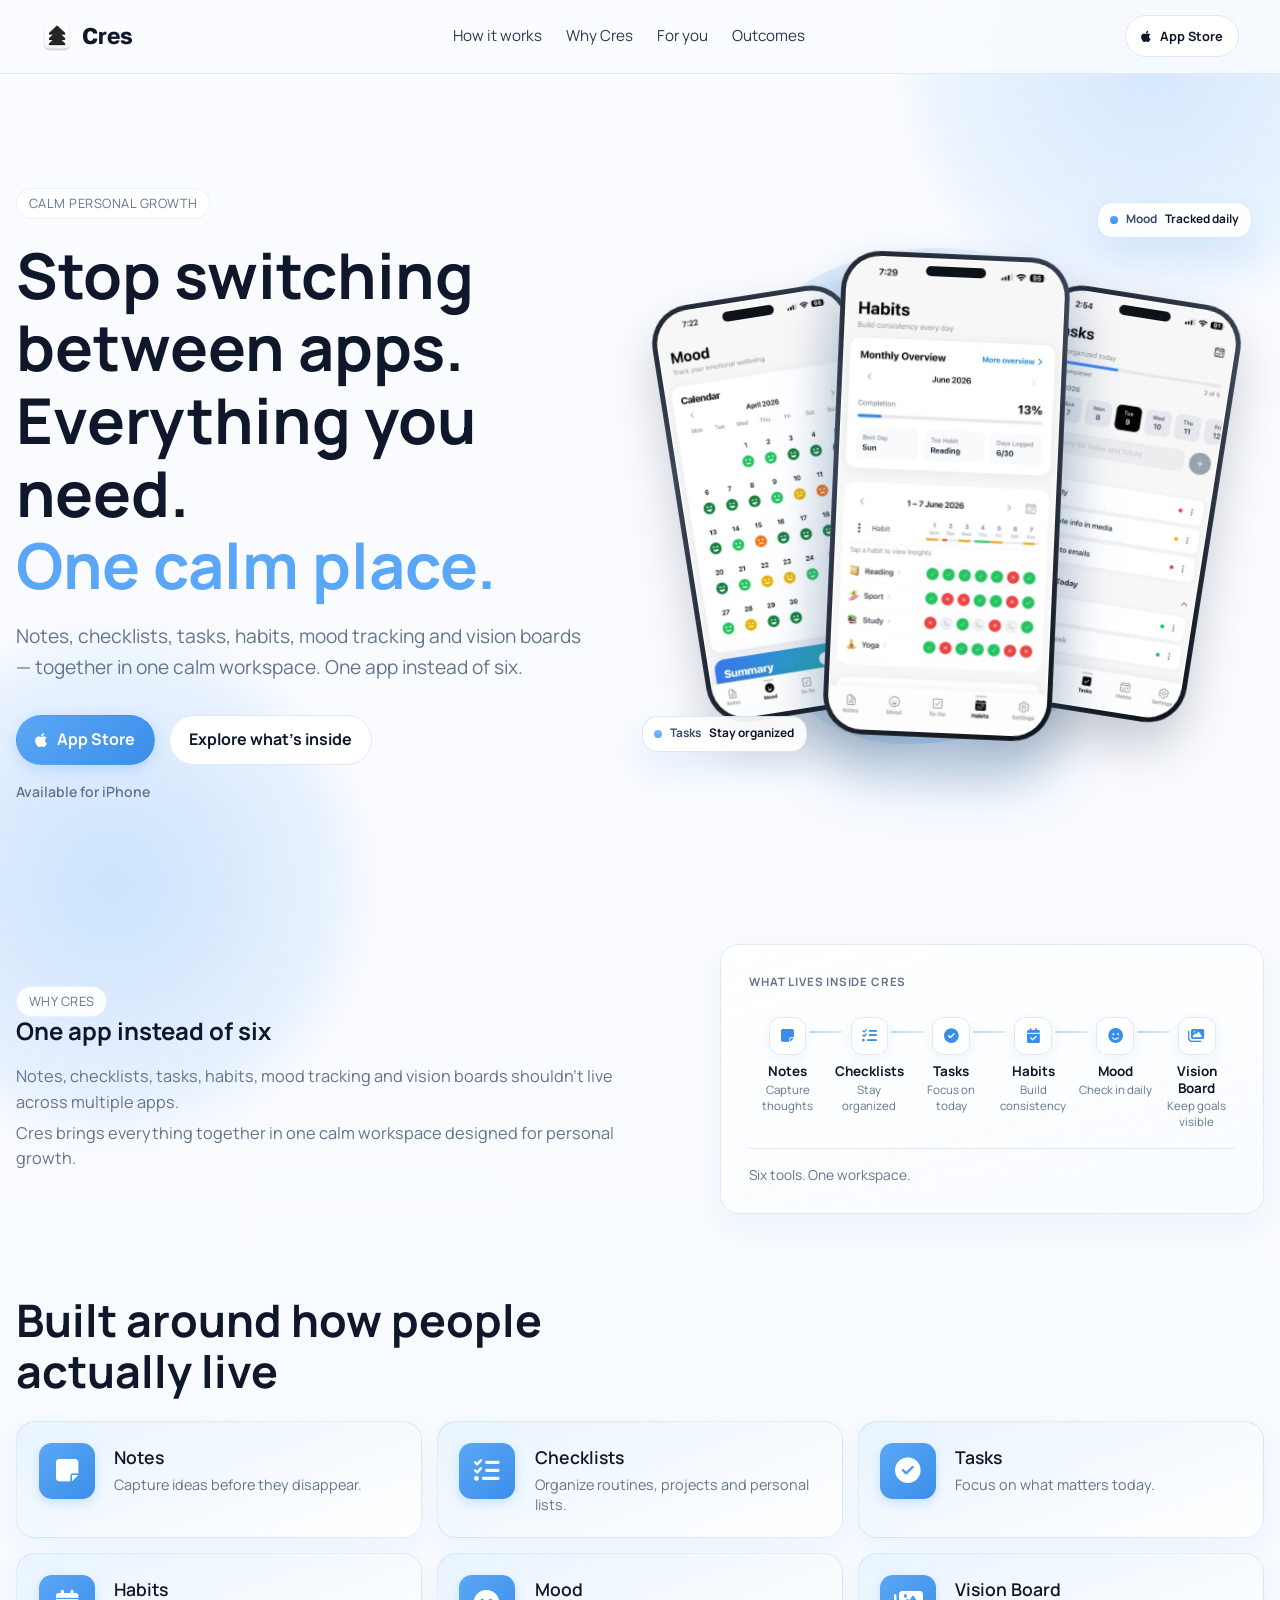
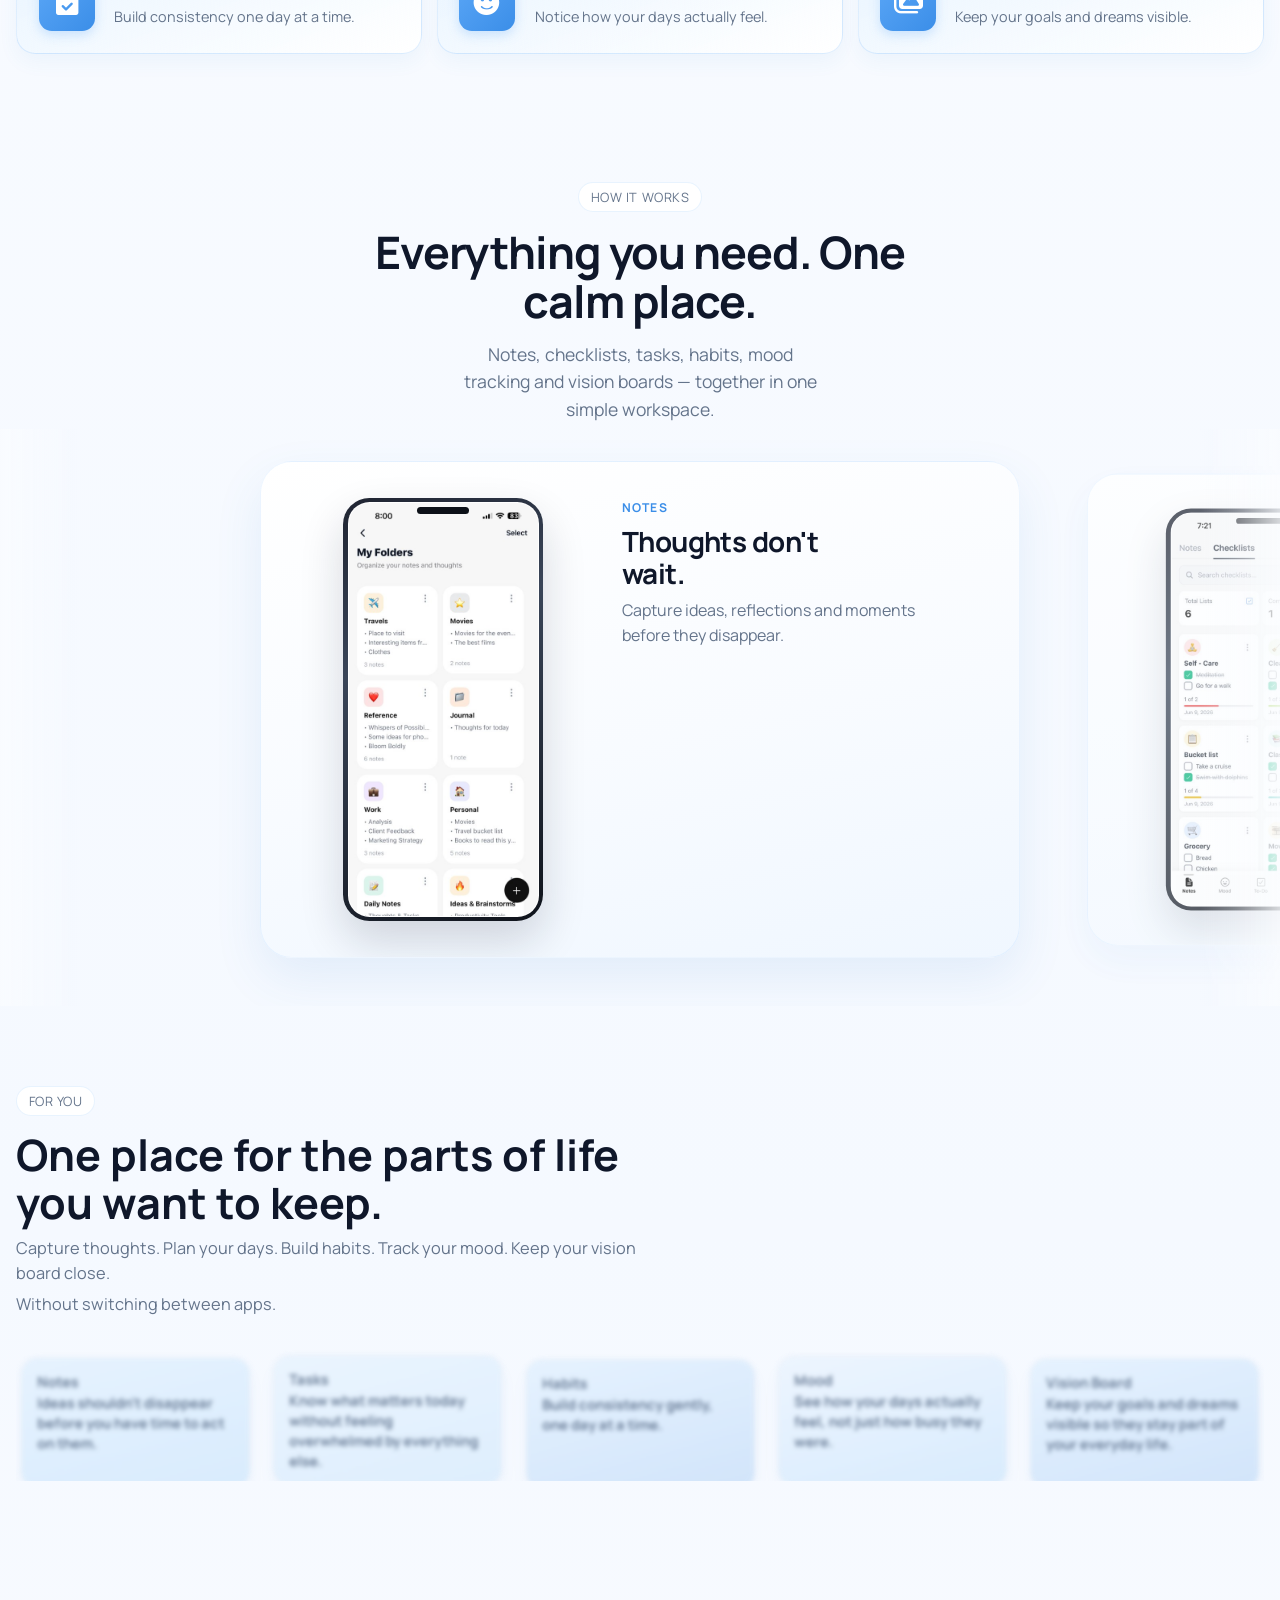
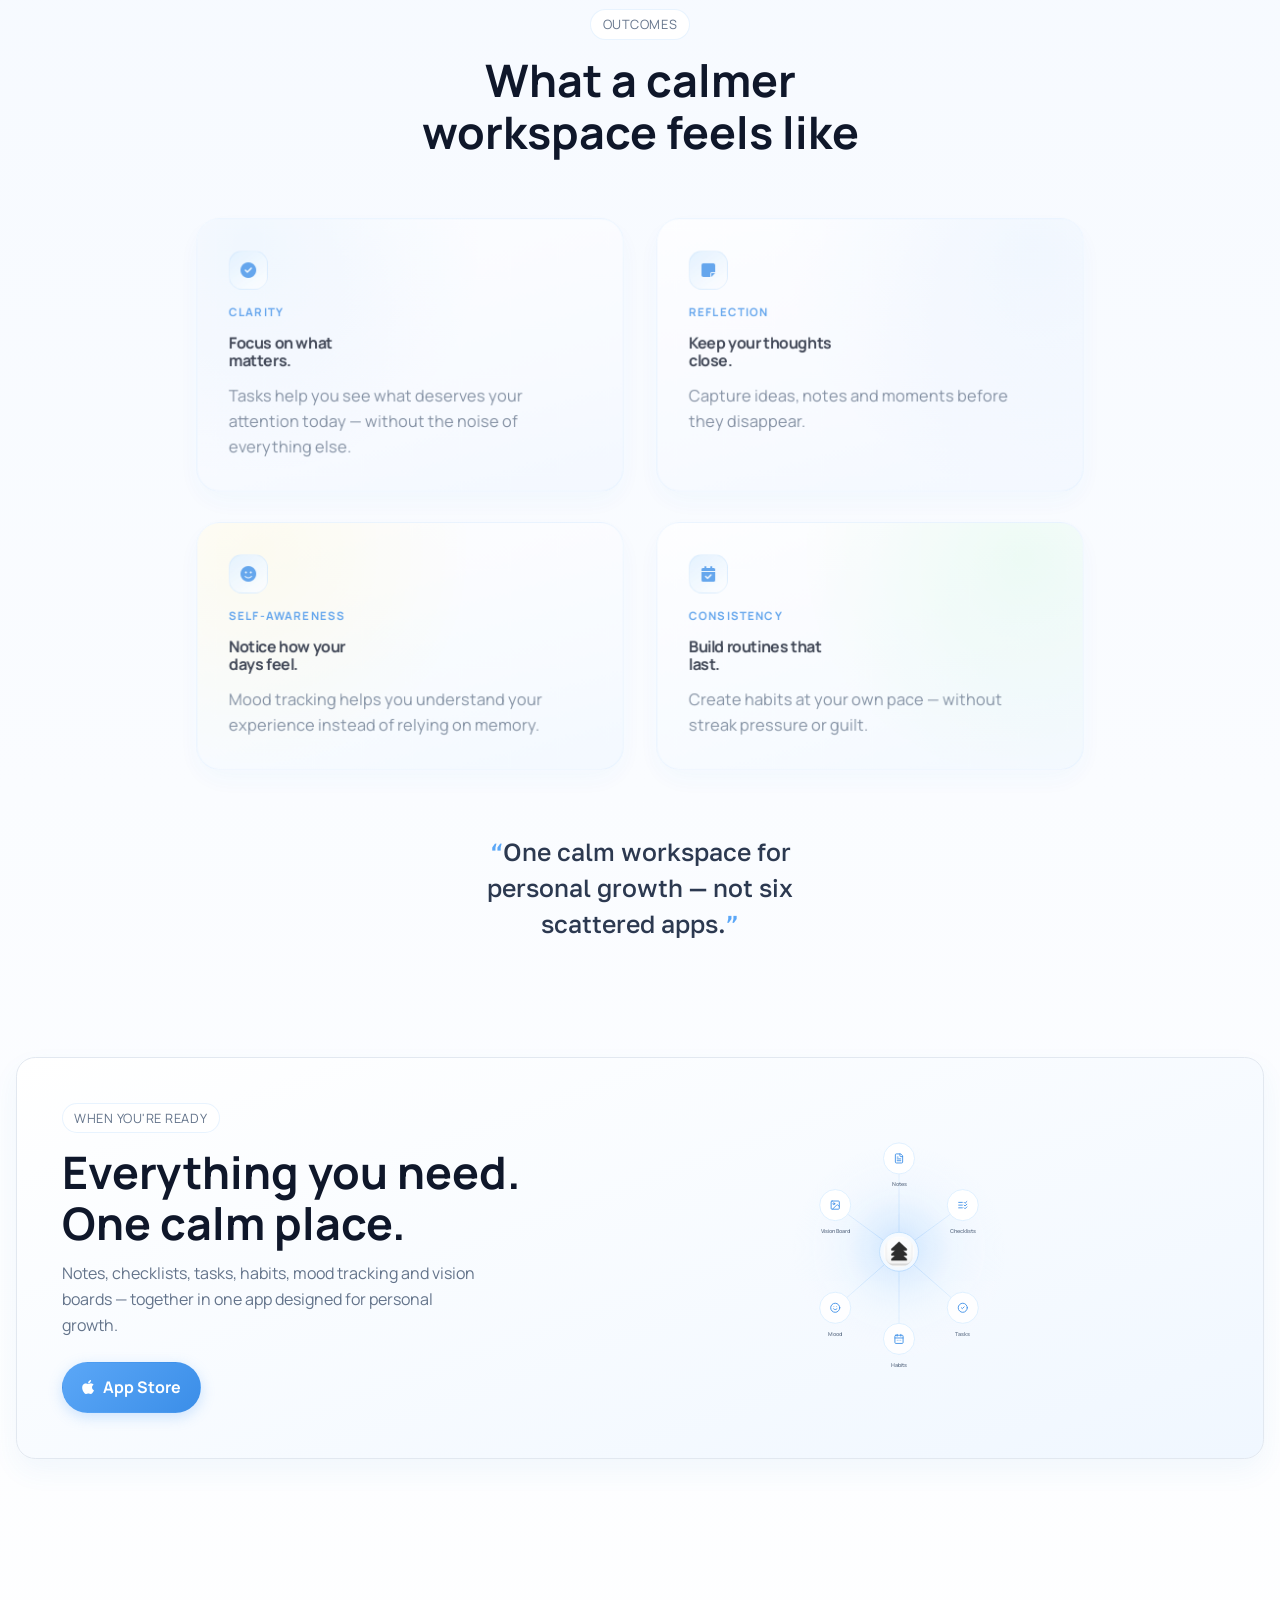
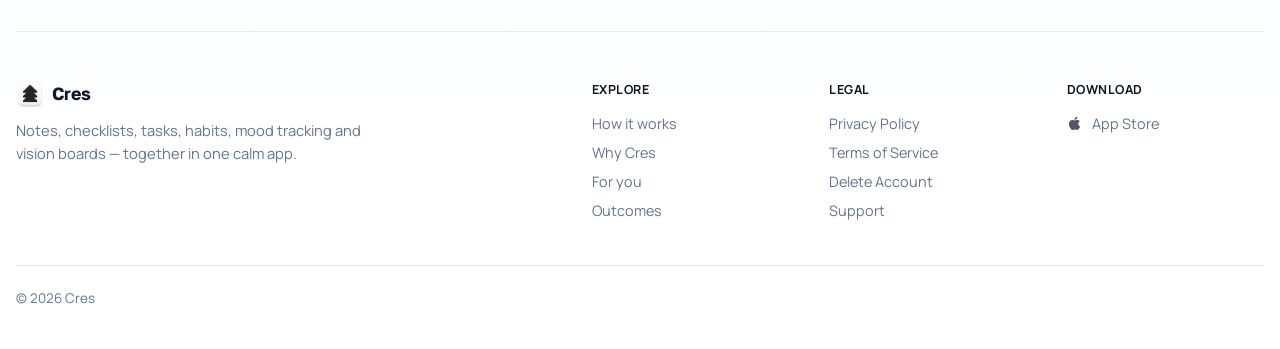
==== index.html @ 5104fce6 "Add files via upload" ====
<!doctype html>
<html lang="en">
  <head>
    <meta charset="UTF-8" />
    <meta name="viewport" content="width=device-width, initial-scale=1.0" />
    <meta
      name="description"
      content="Cres combines notes, checklists, tasks, habits, mood tracking and vision boards in one calm app. Stop switching between apps — everything you need in one place."
    />
    <meta name="theme-color" content="#5BA7F7" />
    <meta property="og:type" content="website" />
    <meta property="og:title" content="Cres — One Calm Place for Personal Growth" />
    <meta
      property="og:description"
      content="Stop switching between apps. Notes, checklists, tasks, habits, mood tracking and vision boards — together in one calm app."
    />
    <meta property="og:image" content="assets/logo.png" />
    <meta name="twitter:card" content="summary_large_image" />
    <meta name="twitter:title" content="Cres — One Calm Place for Personal Growth" />
    <meta
      name="twitter:description"
      content="Stop switching between apps. Notes, checklists, tasks, habits, mood tracking and vision boards — in one calm app."
    />
    <meta name="twitter:image" content="assets/logo.png" />
    <title>Cres — One Calm Place for Personal Growth</title>
    <link rel="icon" type="image/svg+xml" href="favicon.svg" />
    <link rel="preconnect" href="https://fonts.googleapis.com" />
    <link rel="preconnect" href="https://fonts.gstatic.com" crossorigin />
    <link
      href="https://fonts.googleapis.com/css2?family=Manrope:wght@400;500;700;800&family=Golos+Text:wght@500;700&display=swap"
      rel="stylesheet"
    />
    <link rel="stylesheet" href="https://cdnjs.cloudflare.com/ajax/libs/font-awesome/6.4.0/css/all.min.css" />
    <link rel="stylesheet" href="styles.css" />
  </head>
  <body>
    <div class="bg-glow glow-a" aria-hidden="true"></div>
    <div class="bg-glow glow-b" aria-hidden="true"></div>

    <header class="site-header">
      <a href="#top" class="logo">
        <img src="assets/logo.png" alt="" class="logo-mark" width="32" height="32" />
        Cres
      </a>
      <nav class="main-nav" aria-label="Main navigation">
        <a href="#features">How it works</a>
        <a href="#beyond">Why Cres</a>
        <a href="#audience">For you</a>
        <a href="#value">Outcomes</a>
      </nav>
      <div class="store-links" aria-label="Download links">
        <a href="#" data-store="appstore" class="button button-ghost store-button">
          <i class="fa-brands fa-apple" aria-hidden="true"></i>
          App Store
        </a>
      </div>
      <button
        type="button"
        class="menu-toggle"
        aria-expanded="false"
        aria-controls="mobile-nav"
        aria-label="Open menu"
      >
        <span class="menu-toggle-bar" aria-hidden="true"></span>
        <span class="menu-toggle-bar" aria-hidden="true"></span>
        <span class="menu-toggle-bar" aria-hidden="true"></span>
      </button>
    </header>

    <div class="mobile-nav-backdrop" aria-hidden="true"></div>
    <nav id="mobile-nav" class="mobile-nav" aria-label="Mobile navigation" aria-hidden="true">
      <a href="#features">How it works</a>
      <a href="#beyond">Why Cres</a>
      <a href="#audience">For you</a>
      <a href="#value">Outcomes</a>
      <a href="#cta">Download</a>
      <div class="mobile-nav-stores">
        <a href="#" data-store="appstore" class="mobile-store-link">
          <i class="fa-brands fa-apple" aria-hidden="true"></i>
          App Store
        </a>
      </div>
    </nav>

    <main id="top">
      <section class="hero reveal">
        <div class="hero-content">
          <p class="eyebrow">Calm personal growth</p>
          <h1>
            Stop switching between apps.
            <span class="hero-line-two">Everything you need. <span class="hero-accent">One calm place.</span></span>
          </h1>
          <p class="hero-copy">
            Notes, checklists, tasks, habits, mood tracking and vision boards —
            together in one calm workspace. One app instead of six.
          </p>
          <div class="hero-actions">
            <a href="#" data-store="appstore" class="button">
              <i class="fa-brands fa-apple" aria-hidden="true"></i>
              App Store
            </a>
            <a href="#features" class="button button-ghost">Explore what's inside</a>
          </div>
          <p class="hero-platform-line">Available for iPhone</p>
        </div>
        <figure class="hero-visual" aria-label="Cres app — Mood, Habits and Tasks">
          <div class="hero-aura" aria-hidden="true"></div>
          <div class="hero-chip chip-top" aria-hidden="true">
            <span class="chip-dot"></span>
            Mood
            <strong>Tracked daily</strong>
          </div>
          <div class="hero-chip chip-bottom" aria-hidden="true">
            <span class="chip-dot chip-dot-soft"></span>
            Tasks
            <strong>Stay organized</strong>
          </div>
          <div class="hero-phones" aria-hidden="true">
            <div class="phone-mockup phone-mockup-left">
              <div class="phone-notch"></div>
              <div class="phone-screen">
                <img
                  src="assets/app-mood-screen.png"
                  alt="Cres Mood — calendar and emotional wellbeing"
                  class="phone-screen-img phone-crop-mood"
                  width="472"
                  height="1024"
                  loading="lazy"
                />
              </div>
            </div>
            <div class="phone-mockup phone-mockup-center" role="img" aria-label="Cres Habits — build consistency every day">
              <div class="phone-notch"></div>
              <div class="phone-screen">
                <img
                  src="assets/app-habits-screen.png"
                  alt="Cres Habits — weekly progress and consistency"
                  class="phone-screen-img phone-crop-habits"
                  width="472"
                  height="1024"
                  loading="eager"
                  fetchpriority="high"
                />
              </div>
            </div>
            <div class="phone-mockup phone-mockup-right">
              <div class="phone-notch"></div>
              <div class="phone-screen">
                <img
                  src="assets/app-tasks-screen.png"
                  alt="Cres Tasks — daily organization and focus"
                  class="phone-screen-img phone-crop-tasks"
                  width="490"
                  height="1024"
                  loading="lazy"
                />
              </div>
            </div>
          </div>
        </figure>
      </section>

      <section id="beyond" class="section reveal">
        <div class="beyond-layout">
          <div>
            <p class="eyebrow">Why Cres</p>
            <h2>One app instead of six</h2>
            <p class="audience-lead">
              Notes, checklists, tasks, habits, mood tracking and vision boards
              shouldn't live across multiple apps.
            </p>
            <p class="audience-lead">
              Cres brings everything together in one calm workspace designed for
              personal growth.
            </p>
          </div>
          <div class="beyond-flow-card" aria-label="Essential tools in one workspace">
            <p class="beyond-flow-label">What lives inside Cres</p>
            <ol class="beyond-flow-track">
              <li class="flow-node">
                <span class="flow-node-icon" aria-hidden="true"><i class="fas fa-note-sticky"></i></span>
                <span class="flow-node-text">
                  <span class="flow-node-label">Notes</span>
                  <span class="flow-node-hint">Capture thoughts</span>
                </span>
              </li>
              <li class="flow-node">
                <span class="flow-node-icon" aria-hidden="true"><i class="fas fa-list-check"></i></span>
                <span class="flow-node-text">
                  <span class="flow-node-label">Checklists</span>
                  <span class="flow-node-hint">Stay organized</span>
                </span>
              </li>
              <li class="flow-node">
                <span class="flow-node-icon" aria-hidden="true"><i class="fas fa-circle-check"></i></span>
                <span class="flow-node-text">
                  <span class="flow-node-label">Tasks</span>
                  <span class="flow-node-hint">Focus on today</span>
                </span>
              </li>
              <li class="flow-node">
                <span class="flow-node-icon" aria-hidden="true"><i class="fas fa-calendar-check"></i></span>
                <span class="flow-node-text">
                  <span class="flow-node-label">Habits</span>
                  <span class="flow-node-hint">Build consistency</span>
                </span>
              </li>
              <li class="flow-node">
                <span class="flow-node-icon" aria-hidden="true"><i class="fas fa-face-smile"></i></span>
                <span class="flow-node-text">
                  <span class="flow-node-label">Mood</span>
                  <span class="flow-node-hint">Check in daily</span>
                </span>
              </li>
              <li class="flow-node">
                <span class="flow-node-icon" aria-hidden="true"><i class="fas fa-images"></i></span>
                <span class="flow-node-text">
                  <span class="flow-node-label">Vision Board</span>
                  <span class="flow-node-hint">Keep goals visible</span>
                </span>
              </li>
            </ol>
            <p class="beyond-flow-caption">Six tools. One workspace.</p>
          </div>
        </div>
      </section>

      <section class="section reveal principles-grid">
        <div class="section-heading principles-heading">
          <h2>Built around how people actually live</h2>
        </div>
        <div class="principles-wrapper">
          <article class="principle-card">
            <div class="principle-icon">
              <i class="fas fa-note-sticky"></i>
            </div>
            <div class="principle-content">
              <strong>Notes</strong>
              <span>Capture ideas before they disappear.</span>
            </div>
          </article>
          <article class="principle-card">
            <div class="principle-icon">
              <i class="fas fa-list-check"></i>
            </div>
            <div class="principle-content">
              <strong>Checklists</strong>
              <span>Organize routines, projects and personal lists.</span>
            </div>
          </article>
          <article class="principle-card">
            <div class="principle-icon">
              <i class="fas fa-circle-check"></i>
            </div>
            <div class="principle-content">
              <strong>Tasks</strong>
              <span>Focus on what matters today.</span>
            </div>
          </article>
          <article class="principle-card">
            <div class="principle-icon">
              <i class="fas fa-calendar-check"></i>
            </div>
            <div class="principle-content">
              <strong>Habits</strong>
              <span>Build consistency one day at a time.</span>
            </div>
          </article>
          <article class="principle-card">
            <div class="principle-icon">
              <i class="fas fa-face-smile"></i>
            </div>
            <div class="principle-content">
              <strong>Mood</strong>
              <span>Notice how your days actually feel.</span>
            </div>
          </article>
          <article class="principle-card">
            <div class="principle-icon">
              <i class="fas fa-images"></i>
            </div>
            <div class="principle-content">
              <strong>Vision Board</strong>
              <span>Keep your goals and dreams visible.</span>
            </div>
          </article>
        </div>
      </section>

      <section id="features" class="section reveal">
        <div class="section-heading features-heading">
          <p class="eyebrow">How it works</p>
          <h2 class="features-title">Everything you need. One calm place.</h2>
          <p class="features-lead">
            Notes, checklists, tasks, habits, mood tracking and vision boards — together in one simple workspace.
          </p>
        </div>

        <div class="story-carousel-wrap">
          <div
            class="story-carousel"
            role="region"
            aria-label="What you can do with Cres — scroll to explore"
            tabindex="0"
          >
            <article class="story-slide">
              <div class="story-slide-visual">
                <div class="features-phone features-phone--story">
                  <div class="features-phone-bezel">
                    <div class="features-phone-notch" aria-hidden="true"></div>
                    <div class="features-phone-screen">
                      <img
                        src="assets/app-notes-screen.png"
                        alt="Cres Notes — folders for thoughts and reflections"
                        width="472"
                        height="1024"
                        loading="lazy"
                      />
                    </div>
                  </div>
                </div>
              </div>
              <div class="story-slide-copy">
                <p class="story-slide-label">Notes</p>
                <h3>Thoughts don't wait.</h3>
                <p>Capture ideas, reflections and moments before they disappear.</p>
              </div>
            </article>

            <article class="story-slide">
              <div class="story-slide-visual">
                <div class="features-phone features-phone--story">
                  <div class="features-phone-bezel">
                    <div class="features-phone-notch" aria-hidden="true"></div>
                    <div class="features-phone-screen">
                      <img
                        src="assets/app-checklists-screen.png"
                        alt="Cres Checklists — organized lists for everyday life"
                        width="472"
                        height="1024"
                        loading="lazy"
                      />
                    </div>
                  </div>
                </div>
              </div>
              <div class="story-slide-copy">
                <p class="story-slide-label">Checklists</p>
                <h3>Turn plans into action.</h3>
                <p>From grocery lists to travel packing, keep everything organized in one place.</p>
              </div>
            </article>

            <article class="story-slide">
              <div class="story-slide-visual">
                <div class="features-phone features-phone--story">
                  <div class="features-phone-bezel">
                    <div class="features-phone-notch" aria-hidden="true"></div>
                    <div class="features-phone-screen">
                      <img
                        src="assets/app-tasks-screen.png"
                        alt="Cres Tasks — clarity over clutter"
                        width="490"
                        height="1024"
                        loading="lazy"
                      />
                    </div>
                  </div>
                </div>
              </div>
              <div class="story-slide-copy">
                <p class="story-slide-label">Tasks</p>
                <h3>Clarity over clutter.</h3>
                <p>Focus on what matters today without feeling buried under everything else.</p>
              </div>
            </article>

            <article class="story-slide">
              <div class="story-slide-visual">
                <div class="features-phone features-phone--story">
                  <div class="features-phone-bezel">
                    <div class="features-phone-notch" aria-hidden="true"></div>
                    <div class="features-phone-screen">
                      <img
                        src="assets/app-habits-screen.png"
                        alt="Cres Habits — weekly rhythm and consistency"
                        width="472"
                        height="1024"
                        loading="lazy"
                      />
                    </div>
                  </div>
                </div>
              </div>
              <div class="story-slide-copy">
                <p class="story-slide-label">Habits</p>
                <h3>See what you return to.</h3>
                <p>Notice the quiet rhythms of your days without turning life into a scoreboard.</p>
              </div>
            </article>

            <article class="story-slide">
              <div class="story-slide-visual">
                <div class="features-phone features-phone--story">
                  <div class="features-phone-bezel">
                    <div class="features-phone-notch" aria-hidden="true"></div>
                    <div class="features-phone-screen">
                      <img
                        src="assets/app-mood-screen.png"
                        alt="Cres Mood — emotional calendar and daily check-ins"
                        class="story-shot-mood"
                        width="472"
                        height="1024"
                        loading="lazy"
                      />
                    </div>
                  </div>
                </div>
              </div>
              <div class="story-slide-copy">
                <p class="story-slide-label">Mood</p>
                <h3>Feelings have a shape.</h3>
                <p>Understand how your days actually feel, not just how busy they were.</p>
              </div>
            </article>

            <article class="story-slide">
              <div class="story-slide-visual">
                <div class="features-phone features-phone--story">
                  <div class="features-phone-bezel">
                    <div class="features-phone-notch" aria-hidden="true"></div>
                    <div class="features-phone-screen">
                      <img
                        src="assets/app-vision-board-screen.png"
                        alt="Cres Vision Board — goals and inspirations"
                        width="472"
                        height="1024"
                        loading="lazy"
                      />
                    </div>
                  </div>
                </div>
              </div>
              <div class="story-slide-copy">
                <p class="story-slide-label">Vision Board</p>
                <h3>Keep your future visible.</h3>
                <p>Collect goals, inspiration, places, experiences and dreams in one visual space you'll actually revisit.</p>
              </div>
            </article>

            <article class="story-slide">
              <div class="story-slide-visual">
                <div class="features-phone features-phone--story">
                  <div class="features-phone-bezel">
                    <div class="features-phone-notch" aria-hidden="true"></div>
                    <div class="features-phone-screen">
                      <img
                        src="assets/app-habit-analytics-screen.png"
                        alt="Cres Habit Analytics — streaks, heatmaps and progress"
                        width="472"
                        height="1024"
                        loading="lazy"
                      />
                    </div>
                  </div>
                </div>
              </div>
              <div class="story-slide-copy">
                <p class="story-slide-label">Habit Analytics</p>
                <h3>See your consistency.</h3>
                <p>Review streaks, heatmaps and progress for each habit — clearly and at your own pace.</p>
              </div>
            </article>

            <article class="story-slide">
              <div class="story-slide-visual">
                <div class="features-phone features-phone--story">
                  <div class="features-phone-bezel">
                    <div class="features-phone-notch" aria-hidden="true"></div>
                    <div class="features-phone-screen">
                      <img
                        src="assets/app-mood-analytics-screen.png"
                        alt="Cres Mood Analytics — mood counter and mood over time"
                        width="472"
                        height="1024"
                        loading="lazy"
                      />
                    </div>
                  </div>
                </div>
              </div>
              <div class="story-slide-copy">
                <p class="story-slide-label">Mood Analytics</p>
                <h3>Your mood over time.</h3>
                <p>Browse summaries, counters and trends from the moods you've logged — week by week.</p>
              </div>
            </article>

            <article class="story-slide">
              <div class="story-slide-visual">
                <div class="features-phone features-phone--story">
                  <div class="features-phone-bezel">
                    <div class="features-phone-notch" aria-hidden="true"></div>
                    <div class="features-phone-screen">
                      <img
                        src="assets/app-privacy-screen.png"
                        alt="Cres Privacy — App Locked with biometrics and PIN"
                        class="story-shot-privacy"
                        width="472"
                        height="1024"
                        loading="lazy"
                      />
                    </div>
                  </div>
                </div>
              </div>
              <div class="story-slide-copy">
                <p class="story-slide-label">Privacy</p>
                <h3>Your space stays yours.</h3>
                <p>Protect personal thoughts with PIN lock and biometric authentication.</p>
              </div>
            </article>

            <article class="story-slide story-slide--connected">
              <div class="story-slide-visual">
                <div class="story-connected-visual" aria-hidden="true">
                  <div class="story-connected-phones">
                    <div class="story-connected-phone">
                      <div class="story-connected-bezel">
                        <div class="story-connected-notch" aria-hidden="true"></div>
                        <div class="story-connected-screen">
                          <img src="assets/app-notes-screen.png" alt="" width="472" height="1024" loading="lazy" />
                        </div>
                      </div>
                    </div>
                    <div class="story-connected-phone">
                      <div class="story-connected-bezel">
                        <div class="story-connected-notch" aria-hidden="true"></div>
                        <div class="story-connected-screen">
                          <img src="assets/app-checklists-screen.png" alt="" width="472" height="1024" loading="lazy" />
                        </div>
                      </div>
                    </div>
                    <div class="story-connected-phone">
                      <div class="story-connected-bezel">
                        <div class="story-connected-notch" aria-hidden="true"></div>
                        <div class="story-connected-screen">
                          <img src="assets/app-tasks-screen.png" alt="" width="490" height="1024" loading="lazy" />
                        </div>
                      </div>
                    </div>
                    <div class="story-connected-phone">
                      <div class="story-connected-bezel">
                        <div class="story-connected-notch" aria-hidden="true"></div>
                        <div class="story-connected-screen">
                          <img src="assets/app-habits-screen.png" alt="" width="472" height="1024" loading="lazy" />
                        </div>
                      </div>
                    </div>
                    <div class="story-connected-phone">
                      <div class="story-connected-bezel">
                        <div class="story-connected-notch" aria-hidden="true"></div>
                        <div class="story-connected-screen">
                          <img src="assets/app-mood-screen.png" alt="" width="472" height="1024" loading="lazy" />
                        </div>
                      </div>
                    </div>
                    <div class="story-connected-phone">
                      <div class="story-connected-bezel">
                        <div class="story-connected-notch" aria-hidden="true"></div>
                        <div class="story-connected-screen">
                          <img src="assets/app-vision-board-screen.png" alt="" width="472" height="1024" loading="lazy" />
                        </div>
                      </div>
                    </div>
                  </div>
                </div>
              </div>
              <div class="story-slide-copy">
                <p class="story-slide-label">All in one place</p>
                <h3>Everything you need. One calm app.</h3>
                <p>Notes, checklists, tasks, habits, mood tracking and vision boards — together in one place, so you can stop switching between multiple apps.</p>
              </div>
            </article>
          </div>
          <div class="story-carousel-fade story-carousel-fade--left" aria-hidden="true"></div>
          <div class="story-carousel-fade story-carousel-fade--right" aria-hidden="true"></div>
        </div>
      </section>

      <section id="audience" class="section reveal audience-section">
        <div class="audience-intro">
          <p class="eyebrow">For you</p>
          <h2>One place for the parts of life you want to keep.</h2>
          <p class="audience-lead">
            Capture thoughts. Plan your days. Build habits. Track your mood. Keep your vision board close.
          </p>
          <p class="audience-lead">
            Without switching between apps.
          </p>
        </div>
        <div class="audience-cards-wrap">
          <div class="audience-cards" aria-label="Everyday situations Cres supports">
            <article class="audience-card tone-a">
              Notes<br />
              Ideas shouldn't disappear before you have time to act on them.
            </article>
            <article class="audience-card tone-b">
              Tasks<br />
              Know what matters today without feeling overwhelmed by everything else.
            </article>
            <article class="audience-card tone-c">
              Habits<br />
              Build consistency gently, one day at a time.
            </article>
            <article class="audience-card tone-d">
              Mood<br />
              See how your days actually feel, not just how busy they were.
            </article>
            <article class="audience-card tone-e">
              Vision Board<br />
              Keep your goals and dreams visible so they stay part of your everyday life.
            </article>
          </div>
        </div>
      </section>

      <section id="value" class="section reveal">
        <div class="section-heading value-heading">
          <p class="eyebrow">Outcomes</p>
          <h2>What a calmer workspace feels like</h2>
        </div>
        <div class="value-grid">
          <article class="value-item value-item--clarity">
            <div class="value-icon" aria-hidden="true">
              <i class="fas fa-circle-check"></i>
            </div>
            <p class="value-label">Clarity</p>
            <h3 class="value-headline">Focus on what matters.</h3>
            <p class="value-desc">
              Tasks help you see what deserves your attention today — without the noise of everything else.
            </p>
          </article>
          <article class="value-item value-item--reflection">
            <div class="value-icon" aria-hidden="true">
              <i class="fas fa-note-sticky"></i>
            </div>
            <p class="value-label">Reflection</p>
            <h3 class="value-headline">Keep your thoughts close.</h3>
            <p class="value-desc">
              Capture ideas, notes and moments before they disappear.
            </p>
          </article>
          <article class="value-item value-item--awareness">
            <div class="value-icon" aria-hidden="true">
              <i class="fas fa-face-smile"></i>
            </div>
            <p class="value-label">Self-awareness</p>
            <h3 class="value-headline">Notice how your days feel.</h3>
            <p class="value-desc">
              Mood tracking helps you understand your experience instead of relying on memory.
            </p>
          </article>
          <article class="value-item value-item--consistency">
            <div class="value-icon" aria-hidden="true">
              <i class="fas fa-calendar-check"></i>
            </div>
            <p class="value-label">Consistency</p>
            <h3 class="value-headline">Build routines that last.</h3>
            <p class="value-desc">
              Create habits at your own pace — without streak pressure or guilt.
            </p>
          </article>
        </div>
      </section>

      <blockquote class="pull-quote reveal">
        <p>One calm workspace for personal growth — not six scattered apps.</p>
      </blockquote>

      <section id="cta" class="cta reveal">
        <div class="cta-layout">
          <div class="cta-content">
            <p class="eyebrow">When you're ready</p>
            <h2>Everything you need. One calm place.</h2>
            <p>
              Notes, checklists, tasks, habits, mood tracking and vision boards — together in one app designed for personal growth.
            </p>
            <div class="cta-actions">
              <a href="#" data-store="appstore" class="button">
                <i class="fa-brands fa-apple" aria-hidden="true"></i>
                App Store
              </a>
            </div>
          </div>
          <figure class="cta-visual" aria-hidden="true">
            <svg class="cta-orbit-art" xmlns="http://www.w3.org/2000/svg" viewBox="0 0 360 360" fill="none" aria-hidden="true">
              <defs>
                <radialGradient id="cta-glow" cx="50%" cy="48%" r="54%">
                  <stop offset="0%" stop-color="#93C5FD" stop-opacity="0.45" />
                  <stop offset="55%" stop-color="#DDEFFF" stop-opacity="0.18" />
                  <stop offset="100%" stop-color="#FAFCFF" stop-opacity="0" />
                </radialGradient>
                <radialGradient id="cta-hub-fill" cx="50%" cy="44%" r="70%">
                  <stop offset="0%" stop-color="#FFFFFF" />
                  <stop offset="100%" stop-color="#EDF6FF" />
                </radialGradient>
                <linearGradient id="cta-hub-ring" x1="0%" y1="0%" x2="100%" y2="100%">
                  <stop offset="0%" stop-color="#C8E4FC" />
                  <stop offset="100%" stop-color="#93C5FD" stop-opacity="0.5" />
                </linearGradient>
                <linearGradient id="line-a" gradientUnits="userSpaceOnUse" x1="180" y1="52" x2="180" y2="147">
                  <stop offset="0%" stop-color="#5BA7F7" stop-opacity="0.12" />
                  <stop offset="100%" stop-color="#5BA7F7" stop-opacity="0.3" />
                </linearGradient>
                <linearGradient id="line-b" gradientUnits="userSpaceOnUse" x1="262" y1="112" x2="200.2" y2="157.2">
                  <stop offset="0%" stop-color="#5BA7F7" stop-opacity="0.12" />
                  <stop offset="100%" stop-color="#5BA7F7" stop-opacity="0.3" />
                </linearGradient>
                <linearGradient id="line-c" gradientUnits="userSpaceOnUse" x1="262" y1="244" x2="198.7" y2="188.4">
                  <stop offset="0%" stop-color="#5BA7F7" stop-opacity="0.12" />
                  <stop offset="100%" stop-color="#5BA7F7" stop-opacity="0.3" />
                </linearGradient>
                <linearGradient id="line-d" gradientUnits="userSpaceOnUse" x1="180" y1="284" x2="180" y2="197">
                  <stop offset="0%" stop-color="#5BA7F7" stop-opacity="0.12" />
                  <stop offset="100%" stop-color="#5BA7F7" stop-opacity="0.3" />
                </linearGradient>
                <linearGradient id="line-e" gradientUnits="userSpaceOnUse" x1="98" y1="244" x2="161.3" y2="188.4">
                  <stop offset="0%" stop-color="#5BA7F7" stop-opacity="0.12" />
                  <stop offset="100%" stop-color="#5BA7F7" stop-opacity="0.3" />
                </linearGradient>
                <linearGradient id="line-f" gradientUnits="userSpaceOnUse" x1="98" y1="112" x2="159.8" y2="157.2">
                  <stop offset="0%" stop-color="#5BA7F7" stop-opacity="0.12" />
                  <stop offset="100%" stop-color="#5BA7F7" stop-opacity="0.3" />
                </linearGradient>
                <clipPath id="cta-logo-clip">
                  <circle cx="180" cy="172" r="20" />
                </clipPath>
              </defs>
              <circle cx="180" cy="172" r="136" fill="url(#cta-glow)" />
              <g stroke-linecap="round" fill="none">
                <path d="M180 52 Q180 99.5 180 147" stroke="url(#line-a)" stroke-width="1" />
                <path d="M262 112 Q231 134.6 200.2 157.2" stroke="url(#line-b)" stroke-width="1" />
                <path d="M262 244 Q230.4 216.2 198.7 188.4" stroke="url(#line-c)" stroke-width="1" />
                <path d="M180 284 Q180 240.5 180 197" stroke="url(#line-d)" stroke-width="1" />
                <path d="M98 244 Q129.6 216.2 161.3 188.4" stroke="url(#line-e)" stroke-width="1" />
                <path d="M98 112 Q128.9 134.6 159.8 157.2" stroke="url(#line-f)" stroke-width="1" />
              </g>
              <circle cx="180" cy="172" r="25" fill="url(#cta-hub-fill)" stroke="url(#cta-hub-ring)" stroke-width="1.25" />
              <image href="assets/logo.png" x="160" y="152" width="40" height="40" clip-path="url(#cta-logo-clip)" preserveAspectRatio="xMidYMid meet" />
              <g transform="translate(180 52)">
                <circle r="20" fill="#FFFFFF" stroke="#DDEFFF" stroke-width="1.2" />
                <g transform="translate(-7 -7) scale(0.583333)" stroke="#3B8EE8" stroke-width="2" stroke-linecap="round" stroke-linejoin="round" fill="none">
                  <path d="M15 2H6a2 2 0 0 0-2 2v16a2 2 0 0 0 2 2h12a2 2 0 0 0 2-2V7Z" />
                  <path d="M14 2v4a2 2 0 0 0 2 2h4" />
                  <path d="M10 9H8" />
                  <path d="M16 13H8" />
                  <path d="M16 17H8" />
                </g>
                <text x="0" y="36" text-anchor="middle" font-family="Manrope, sans-serif" font-size="7" font-weight="600" fill="#64748B">Notes</text>
              </g>
              <g transform="translate(262 112)">
                <circle r="20" fill="#FFFFFF" stroke="#DDEFFF" stroke-width="1.2" />
                <g transform="translate(-7 -7) scale(0.583333)" stroke="#3B8EE8" stroke-width="2" stroke-linecap="round" stroke-linejoin="round" fill="none">
                  <path d="M11 18H3" />
                  <path d="M11 12H3" />
                  <path d="M11 6H3" />
                  <path d="m15 18 2 2 4-4" />
                  <path d="m15 12 2 2 4-4" />
                  <path d="m15 6 2 2 4-4" />
                </g>
                <text x="0" y="36" text-anchor="middle" font-family="Manrope, sans-serif" font-size="7" font-weight="600" fill="#64748B">Checklists</text>
              </g>
              <g transform="translate(262 244)">
                <circle r="20" fill="#FFFFFF" stroke="#DDEFFF" stroke-width="1.2" />
                <g transform="translate(-7 -7) scale(0.583333)" stroke="#3B8EE8" stroke-width="2" stroke-linecap="round" stroke-linejoin="round" fill="none">
                  <circle cx="12" cy="12" r="10" />
                  <path d="m9 12 2 2 4-4" />
                </g>
                <text x="0" y="36" text-anchor="middle" font-family="Manrope, sans-serif" font-size="7" font-weight="600" fill="#64748B">Tasks</text>
              </g>
              <g transform="translate(180 284)">
                <circle r="20" fill="#FFFFFF" stroke="#DDEFFF" stroke-width="1.2" />
                <g transform="translate(-7 -7) scale(0.583333)" stroke="#3B8EE8" stroke-width="2" stroke-linecap="round" stroke-linejoin="round" fill="none">
                  <rect x="3" y="4" width="18" height="18" rx="2" />
                  <path d="M16 2v4" />
                  <path d="M8 2v4" />
                  <path d="M3 10h18" />
                  <circle cx="8" cy="15" r="1" fill="#3B8EE8" stroke="none" />
                  <circle cx="12" cy="15" r="1" fill="#3B8EE8" stroke="none" />
                  <circle cx="16" cy="15" r="1" fill="#3B8EE8" stroke="none" />
                </g>
                <text x="0" y="36" text-anchor="middle" font-family="Manrope, sans-serif" font-size="7" font-weight="600" fill="#64748B">Habits</text>
              </g>
              <g transform="translate(98 244)">
                <circle r="20" fill="#FFFFFF" stroke="#DDEFFF" stroke-width="1.2" />
                <g transform="translate(-7 -7) scale(0.583333)" stroke="#3B8EE8" stroke-width="2" stroke-linecap="round" stroke-linejoin="round" fill="none">
                  <circle cx="12" cy="12" r="10" />
                  <path d="M8 14s1.5 2 4 2 4-2 4-2" />
                  <circle cx="9" cy="9" r="1" fill="#3B8EE8" stroke="none" />
                  <circle cx="15" cy="9" r="1" fill="#3B8EE8" stroke="none" />
                </g>
                <text x="0" y="36" text-anchor="middle" font-family="Manrope, sans-serif" font-size="7" font-weight="600" fill="#64748B">Mood</text>
              </g>
              <g transform="translate(98 112)">
                <circle r="20" fill="#FFFFFF" stroke="#DDEFFF" stroke-width="1.2" />
                <g transform="translate(-7 -7) scale(0.583333)" stroke="#3B8EE8" stroke-width="2" stroke-linecap="round" stroke-linejoin="round" fill="none">
                  <rect x="3" y="3" width="18" height="18" rx="2" />
                  <circle cx="9" cy="9" r="2" />
                  <path d="m21 15-3.086-3.086a2 2 0 0 0-2.828 0L6 21" />
                </g>
                <text x="0" y="36" text-anchor="middle" font-family="Manrope, sans-serif" font-size="7" font-weight="600" fill="#64748B">Vision Board</text>
              </g>
            </svg>
          </figure>
        </div>
      </section>
    </main>

    <footer class="site-footer">
      <div class="footer-inner">
        <div class="footer-top">
          <div class="footer-brand">
            <a href="#top" class="footer-logo">
              <img src="assets/logo.png" alt="" class="footer-logo-mark" width="28" height="28" />
              <span>Cres</span>
            </a>
            <p class="footer-tagline">Notes, checklists, tasks, habits, mood tracking and vision boards — together in one calm app.</p>
          </div>

          <div class="footer-columns">
            <div class="footer-col">
              <p class="footer-col-title">Explore</p>
              <nav class="footer-links" aria-label="Page sections">
                <a href="#features">How it works</a>
                <a href="#beyond">Why Cres</a>
                <a href="#audience">For you</a>
                <a href="#value">Outcomes</a>
              </nav>
            </div>

            <div class="footer-col">
              <p class="footer-col-title">Legal</p>
              <nav class="footer-links" aria-label="Legal">
                <a href="privacy.html">Privacy Policy</a>
                <a href="terms.html">Terms of Service</a>
                <a href="delete-account.html">Delete Account</a>
                <a href="support.html">Support</a>
              </nav>
            </div>

            <div class="footer-col">
              <p class="footer-col-title">Download</p>
              <nav class="footer-links footer-stores" aria-label="Download Cres">
                <a href="#" data-store="appstore" class="footer-store-link">
                  <i class="fa-brands fa-apple" aria-hidden="true"></i>
                  App Store
                </a>
              </nav>
            </div>
          </div>
        </div>

        <div class="footer-bottom">
          <p class="footer-copy">&copy; 2026 Cres</p>
        </div>
      </div>
    </footer>

    <script src="script.js"></script>
  </body>
</html>
---- styles.css ----
:root {
  --bg: #fafcff;
  --paper: #ffffff;
  --panel: #ffffff;
  --text: #0f172a;
  --muted: #64748b;
  --brand: #5ba7f7;
  --brand-2: #3b8ee8;
  --accent: #ddefff;
  --border: #e2e8f0;
  --outline: rgba(91, 167, 247, 0.14);
  --radius-lg: 1.8rem;
  --radius-md: 1.2rem;
  --shadow: 0 24px 60px rgba(59, 130, 210, 0.08);
  --shadow-soft: 0 12px 28px rgba(59, 130, 210, 0.06);
}

* {
  box-sizing: border-box;
}

html {
  scroll-behavior: smooth;
  overflow-x: hidden;
}

body {
  margin: 0;
  min-height: 100vh;
  font-family: "Manrope", "Segoe UI", sans-serif;
  color: var(--text);
  background: linear-gradient(180deg, #fafcff 0%, #f5f9ff 55%, #ffffff 100%);
  line-height: 1.6;
  overflow-x: hidden;
}

.bg-glow {
  position: fixed;
  width: min(48vw, 30rem);
  aspect-ratio: 1;
  border-radius: 999px;
  filter: blur(18px);
  z-index: -1;
  pointer-events: none;
  opacity: 0.65;
}

.glow-a {
  top: -11rem;
  right: -7rem;
  background: radial-gradient(circle, rgba(147, 197, 253, 0.55), rgba(147, 197, 253, 0));
}

.glow-b {
  bottom: -14rem;
  left: -8rem;
  background: radial-gradient(circle, rgba(91, 167, 247, 0.45), rgba(91, 167, 247, 0));
}

.site-header {
  position: sticky;
  top: 0;
  backdrop-filter: blur(12px);
  background: rgba(250, 252, 255, 0.88);
  border-bottom: 1px solid var(--border);
  display: flex;
  align-items: center;
  justify-content: space-between;
  gap: 1rem;
  padding: 0.95rem clamp(1rem, 3.2vw, 3rem);
  min-height: calc(0.95rem * 2 + 2.5rem);
  z-index: 30;
}

.logo {
  display: inline-flex;
  align-items: center;
  gap: 0.55rem;
  font-family: "Golos Text", sans-serif;
  font-size: clamp(1.18rem, 1.1rem + 0.4vw, 1.56rem);
  font-weight: 700;
  color: var(--text);
  text-decoration: none;
  letter-spacing: 0.01em;
}

.logo-mark {
  display: block;
  width: 2rem;
  height: 2rem;
  border-radius: 0.45rem;
  flex-shrink: 0;
}

.main-nav {
  display: none;
  gap: 1.5rem;
}

.store-links {
  display: flex;
  align-items: center;
  gap: 0.45rem;
}

.store-button {
  padding: 0.56rem 0.8rem;
  font-size: 0.76rem;
  white-space: nowrap;
  gap: 0.6rem;
}

.button:has(.fa-apple),
.mobile-store-link:has(.fa-apple),
.footer-store-link:has(.fa-apple) {
  gap: 0.6rem;
}

.badge-soon {
  display: inline-flex;
  align-items: center;
  padding: 0.12rem 0.42rem;
  border-radius: 999px;
  background: rgba(91, 167, 247, 0.14);
  color: var(--brand-2);
  font-size: 0.62rem;
  font-weight: 800;
  letter-spacing: 0.04em;
  text-transform: uppercase;
  line-height: 1.2;
}

.menu-toggle {
  display: flex;
  flex-direction: column;
  justify-content: center;
  gap: 0.28rem;
  width: 2.5rem;
  height: 2.5rem;
  padding: 0.45rem;
  border: 1px solid var(--border);
  border-radius: 0.65rem;
  background: rgba(255, 255, 255, 0.95);
  cursor: pointer;
  flex-shrink: 0;
  position: relative;
  z-index: 30;
}

.menu-toggle:focus-visible {
  outline: 2px solid var(--brand);
  outline-offset: 2px;
}

.menu-toggle-bar {
  display: block;
  width: 100%;
  height: 2px;
  border-radius: 999px;
  background: var(--text);
  transition: transform 280ms cubic-bezier(0.22, 1, 0.36, 1), opacity 220ms ease;
}

.menu-toggle[aria-expanded="true"] .menu-toggle-bar:nth-child(1) {
  transform: translateY(0.42rem) rotate(45deg);
}

.menu-toggle[aria-expanded="true"] .menu-toggle-bar:nth-child(2) {
  opacity: 0;
}

.menu-toggle[aria-expanded="true"] .menu-toggle-bar:nth-child(3) {
  transform: translateY(-0.42rem) rotate(-45deg);
}

.mobile-nav-backdrop {
  position: fixed;
  inset: 0;
  background: rgba(15, 23, 42, 0.35);
  z-index: 24;
  opacity: 0;
  visibility: hidden;
  pointer-events: none;
  transition: opacity 280ms ease, visibility 280ms ease;
}

.mobile-nav-backdrop.is-open {
  opacity: 1;
  visibility: visible;
  pointer-events: auto;
}

.mobile-nav {
  display: flex;
  position: fixed;
  top: 0;
  right: 0;
  width: min(18rem, 88vw);
  height: 100dvh;
  padding: 5rem 1.25rem 1.5rem;
  flex-direction: column;
  gap: 0.35rem;
  background: rgba(250, 252, 255, 0.98);
  border-left: 1px solid var(--border);
  box-shadow: -12px 0 40px rgba(59, 130, 210, 0.12);
  z-index: 25;
  overflow-y: auto;
  transform: translateX(105%);
  visibility: hidden;
  pointer-events: none;
  transition:
    transform 320ms cubic-bezier(0.22, 1, 0.36, 1),
    visibility 320ms ease;
  will-change: transform;
}

.mobile-nav.is-open {
  transform: translateX(0);
  visibility: visible;
  pointer-events: auto;
}

.mobile-nav.is-open a {
  animation: mobile-nav-link-in 360ms cubic-bezier(0.22, 1, 0.36, 1) both;
}

.mobile-nav.is-open a:nth-child(1) { animation-delay: 40ms; }
.mobile-nav.is-open a:nth-child(2) { animation-delay: 70ms; }
.mobile-nav.is-open a:nth-child(3) { animation-delay: 100ms; }
.mobile-nav.is-open a:nth-child(4) { animation-delay: 130ms; }
.mobile-nav.is-open a:nth-child(5) { animation-delay: 160ms; }
.mobile-nav.is-open .mobile-nav-stores a:nth-child(1) { animation-delay: 190ms; }
.mobile-nav.is-open .mobile-nav-stores a:nth-child(2) { animation-delay: 220ms; }

@keyframes mobile-nav-link-in {
  from {
    opacity: 0;
    transform: translateX(0.65rem);
  }

  to {
    opacity: 1;
    transform: translateX(0);
  }
}

.mobile-nav a {
  display: block;
  padding: 0.72rem 0.5rem;
  color: var(--text);
  text-decoration: none;
  font-weight: 600;
  border-radius: 0.55rem;
}

.mobile-nav a:hover,
.mobile-nav a:focus-visible {
  background: rgba(221, 239, 255, 0.65);
}

.mobile-nav-stores {
  margin-top: 1rem;
  padding-top: 1rem;
  border-top: 1px solid var(--border);
  display: flex;
  flex-direction: column;
  gap: 0.5rem;
}

.mobile-store-link {
  display: inline-flex !important;
  align-items: center;
  gap: 0.5rem;
}

body.nav-open {
  overflow: hidden;
}

.main-nav a {
  color: #2c3950;
  text-decoration: none;
  font-size: 0.95rem;
}

.main-nav a:hover,
.main-nav a:focus-visible {
  color: #0c1424;
}

main {
  width: min(80rem, 100% - 2rem);
  margin: 0 auto;
  padding-bottom: 6rem;
  max-width: 100%;
  overflow-x: visible;
}

.hero {
  display: grid;
  gap: 2.4rem;
  align-items: center;
  padding-top: clamp(3.2rem, 8vw, 7rem);
  position: relative;
}

.hero-content {
  max-width: 39rem;
}

.hero-visual {
  margin: 0;
  display: flex;
  justify-content: center;
  position: relative;
  min-height: clamp(26rem, 72vw, 38rem);
  align-items: center;
  isolation: isolate;
  overflow: visible;
  width: 100%;
  max-width: 100%;
  padding-inline: clamp(0.75rem, 4vw, 2rem);
}

.hero-visual::before,
.hero-visual::after {
  content: "";
  position: absolute;
  top: 0;
  bottom: 0;
  width: clamp(1.25rem, 8vw, 3rem);
  z-index: 6;
  pointer-events: none;
}

.hero-visual::before {
  left: 0;
  background: linear-gradient(
    to right,
    rgba(250, 252, 255, 0.97) 0%,
    rgba(250, 252, 255, 0.55) 45%,
    transparent 100%
  );
}

.hero-visual::after {
  right: 0;
  background: linear-gradient(
    to left,
    rgba(250, 252, 255, 0.97) 0%,
    rgba(250, 252, 255, 0.55) 45%,
    transparent 100%
  );
}

.hero-phones {
  position: relative;
  display: flex;
  align-items: center;
  justify-content: center;
  width: min(100%, 32rem);
  min-height: clamp(22rem, 62vw, 32rem);
  padding: clamp(0.75rem, 2.5vw, 1.5rem) clamp(0.25rem, 2vw, 0.75rem);
}

.hero .hero-phones {
  width: min(100%, 34rem);
}

.hero .hero-visual {
  min-height: clamp(27rem, 74vw, 40rem);
}

.hero .phone-mockup {
  width: clamp(7.3rem, 30vw, 12.5rem);
}

.hero .phone-mockup-center {
  width: clamp(8.45rem, 34vw, 14.1rem);
  box-shadow:
    0 36px 64px rgba(59, 130, 210, 0.26),
    0 28px 52px rgba(18, 26, 43, 0.22),
    0 0 0 1px rgba(255, 255, 255, 0.08) inset;
}

.phone-mockup {
  --phone-bezel: clamp(0.22rem, 0.55vw, 0.32rem);
  position: relative;
  flex: 0 0 auto;
  display: flex;
  flex-direction: column;
  width: clamp(6.8rem, 28vw, 11.5rem);
  padding: var(--phone-bezel);
  border-radius: clamp(1.65rem, 4vw, 2.45rem);
  background: linear-gradient(150deg, #1f2431 0%, #3a4558 30%, #0f131b 100%);
  box-shadow:
    0 24px 48px rgba(18, 26, 43, 0.22),
    0 0 0 1px rgba(255, 255, 255, 0.06) inset;
  transition: filter 100ms ease-out, transform 100ms ease-out;
  will-change: transform;
}

.phone-mockup-left {
  z-index: 1;
  transform: rotate(-11deg) translateY(0.35rem);
  margin-right: clamp(-2.4rem, -9vw, -1.6rem);
}

.phone-mockup-center {
  z-index: 3;
  width: clamp(7.8rem, 32vw, 13rem);
  transform: rotate(2.5deg);
  box-shadow:
    0 32px 56px rgba(59, 130, 210, 0.22),
    0 24px 48px rgba(18, 26, 43, 0.2),
    0 0 0 1px rgba(255, 255, 255, 0.08) inset;
}

.phone-mockup-right {
  z-index: 2;
  transform: rotate(11deg) translateY(0.35rem);
  margin-left: clamp(-2.4rem, -9vw, -1.6rem);
}

.phone-notch {
  position: absolute;
  top: calc(var(--phone-bezel) + clamp(0.32rem, 0.9vw, 0.48rem));
  left: 50%;
  transform: translateX(-50%);
  width: 26%;
  height: clamp(0.42rem, 1vw, 0.62rem);
  border-radius: 999px;
  background: #0d1118;
  z-index: 2;
}

.phone-screen {
  width: 100%;
  aspect-ratio: 472 / 1024;
  border-radius: clamp(1.45rem, 3.6vw, 2.15rem);
  background: #ffffff;
  overflow: hidden;
  border: 1px solid rgba(255, 255, 255, 0.35);
}

.phone-screen-img {
  display: block;
  width: 100%;
  height: 100%;
  object-fit: cover;
  object-position: top center;
}

.hero-aura {
  position: absolute;
  width: min(92%, 31rem);
  aspect-ratio: 1;
  border-radius: 48% 52% 59% 41% / 42% 53% 47% 58%;
  background:
    radial-gradient(circle at 34% 30%, rgba(147, 197, 253, 0.5), transparent 58%),
    radial-gradient(circle at 72% 72%, rgba(91, 167, 247, 0.42), transparent 62%),
    linear-gradient(140deg, rgba(255, 255, 255, 0.95), rgba(221, 239, 255, 0.88));
  filter: blur(0.4px);
  z-index: -1;
  transition: transform 100ms ease-out, filter 100ms ease-out;
}

.hero-chip {
  position: absolute;
  display: inline-flex;
  align-items: center;
  gap: 0.5rem;
  padding: 0.48rem 0.72rem;
  border-radius: 0.95rem;
  background: rgba(255, 255, 255, 0.92);
  border: 1px solid rgba(186, 210, 240, 0.55);
  box-shadow: 0 16px 34px rgba(59, 130, 210, 0.12);
  font-size: 0.74rem;
  font-weight: 700;
  color: #3a4a68;
  backdrop-filter: blur(8px);
  z-index: 10;
}

.hero-chip strong {
  color: #0f172a;
}

.chip-dot {
  width: 0.5rem;
  height: 0.5rem;
  border-radius: 999px;
  background: linear-gradient(180deg, var(--brand), var(--brand-2));
}

.chip-dot-soft {
  background: linear-gradient(180deg, #7bbdf9, #5ba7f7);
}

.chip-top {
  top: 4%;
  right: 2%;
}

.chip-bottom {
  bottom: 10%;
  left: 0;
}

.chip-left {
  left: 0;
  top: 28%;
}

.chip-right {
  right: 0;
  bottom: 22%;
}

.eyebrow {
  display: inline-flex;
  margin: 0;
  padding: 0.25rem 0.72rem;
  border: 1px solid var(--outline);
  border-radius: 999px;
  background: rgba(255, 255, 255, 0.92);
  color: var(--muted);
  font-size: 0.8rem;
  letter-spacing: 0.04em;
  text-transform: uppercase;
}

h1,
h2,
h3 {
  margin-top: 0;
  line-height: 1.15;
}

h1 {
  margin-bottom: 1rem;
  margin-top: 1.25rem;
  font-size: clamp(2.1rem, 1.2rem + 4.6vw, 4.8rem);
  max-width: 20ch;
}

.hero h1 {
  font-size: clamp(1.72rem, 0.98rem + 3.8vw, 3.95rem);
  max-width: 22ch;
}

.hero h1 .hero-line-two {
  display: block;
  color: var(--text);
}

.hero h1 .hero-accent {
  color: var(--brand);
}

h1 span {
  display: block;
  color: var(--brand);
}

.hero-copy {
  max-width: 58ch;
  color: var(--muted);
  font-size: clamp(1.02rem, 0.95rem + 0.33vw, 1.2rem);
}

.hero-actions {
  display: flex;
  flex-wrap: wrap;
  gap: 0.85rem;
  margin-top: 2rem;
}

.hero-platform-line {
  margin: 1rem 0 0;
  color: var(--muted);
  font-size: 0.88rem;
  font-weight: 600;
}

.button {
  display: inline-flex;
  justify-content: center;
  align-items: center;
  border-radius: 999px;
  border: 1px solid transparent;
  padding: 0.72rem 1.18rem;
  color: #ffffff;
  font-weight: 700;
  text-decoration: none;
  background: linear-gradient(135deg, var(--brand) 0%, var(--brand-2) 100%);
  box-shadow: 0 4px 14px rgba(91, 167, 247, 0.28);
  transition: transform 220ms ease, box-shadow 220ms ease;
}

.button:hover,
.button:focus-visible {
  transform: translateY(-1px);
  box-shadow: 0 14px 36px rgba(91, 167, 247, 0.34);
}

.button-ghost {
  background: #ffffff;
  border-color: var(--border);
  color: var(--text);
  box-shadow: none;
}

.button-ghost:hover,
.button-ghost:focus-visible {
  border-color: rgba(91, 167, 247, 0.45);
  background: rgba(221, 239, 255, 0.35);
  box-shadow: 0 8px 20px rgba(91, 167, 247, 0.1);
}

.section {
  margin-top: clamp(5rem, 10vw, 9.5rem);
  max-width: 100%;
  min-width: 0;
}

.story-layout {
  display: grid;
  gap: 1.1rem;
}

.story-card {
  border-radius: var(--radius-lg);
  overflow: hidden;
  background: var(--panel);
  box-shadow: var(--shadow);
  border: 1px solid rgba(83, 105, 145, 0.12);
}

.story-card img {
  width: 100%;
  object-fit: cover;
  display: block;
}

.story-main img {
  height: clamp(16rem, 40vw, 28rem);
}

.story-side img {
  height: clamp(13rem, 34vw, 22rem);
}

.story-content {
  padding: clamp(1.3rem, 2.5vw, 2rem);
}

.story-content h2 {
  margin-top: 0.9rem;
  margin-bottom: 0.9rem;
  font-size: clamp(1.5rem, 1.2rem + 1.9vw, 2.8rem);
  max-width: 20ch;
}

.story-content p {
  margin: 0;
  color: var(--muted);
  max-width: 58ch;
}

.principles-grid {
  margin-top: clamp(3rem, 7vw, 5rem);
  margin-bottom: clamp(2rem, 5vw, 4rem);
}

.principles-heading {
  margin-bottom: 1.25rem;
}

.principles-heading h2 {
  margin: 0;
  font-size: clamp(1.5rem, 1.15rem + 2.1vw, 2.8rem);
  max-width: 22ch;
}

.principles-wrapper {
  display: grid;
  gap: 0.9rem;
  grid-auto-flow: row;
}

.principle-card {
  background: linear-gradient(160deg, rgba(221, 239, 255, 0.55), rgba(255, 255, 255, 1));
  border: 1px solid rgba(91, 167, 247, 0.18);
  border-radius: var(--radius-md);
  padding: 1.35rem;
  box-shadow: 0 8px 20px rgba(59, 130, 210, 0.06);
  transition: transform 220ms ease, box-shadow 220ms ease, background 220ms ease;
  position: relative;
  overflow: hidden;
  display: flex;
  align-items: flex-start;
  gap: 1.2rem;
}

.principle-card:hover {
  transform: translateY(-2px);
  box-shadow: 0 14px 32px rgba(91, 167, 247, 0.14);
  background: linear-gradient(160deg, rgba(221, 239, 255, 0.72), rgba(255, 255, 255, 1));
}

.principle-icon {
  display: inline-flex;
  align-items: center;
  justify-content: center;
  width: 3.5rem;
  height: 3.5rem;
  min-width: 3.5rem;
  background: linear-gradient(135deg, var(--brand), var(--brand-2));
  color: #ffffff;
  border-radius: 0.8rem;
  font-size: 1.6rem;
  box-shadow: 0 4px 12px rgba(91, 167, 247, 0.28);
}

.principle-content {
  display: flex;
  flex-direction: column;
  gap: 0.25rem;
  flex: 1;
}

.principle-card strong {
  display: block;
  font-size: 1.1rem;
  color: var(--text);
  font-weight: 600;
}

.principle-card span {
  display: block;
  font-size: 0.9rem;
  color: var(--muted);
  line-height: 1.4;
}

@media (min-width: 48rem) {
  .principles-wrapper {
    grid-template-columns: repeat(2, 1fr);
  }
}

@media (min-width: 70rem) {
  .principles-wrapper {
    grid-template-columns: repeat(3, 1fr);
  }
}

.metrics-panel {
  margin-top: clamp(2rem, 5vw, 4rem);
}

.hero-metrics {
  list-style: none;
  margin: 0;
  padding: 0;
  display: grid;
  gap: 1rem;
}

.hero-metrics li {
  background: var(--paper);
  border: 1px solid var(--border);
  border-radius: var(--radius-md);
  padding: 1.1rem 1.15rem;
}

.hero-metrics strong {
  display: block;
  font-size: 1.1rem;
  color: var(--text);
}

.hero-metrics span {
  color: var(--muted);
  font-size: 0.94rem;
}

.section-heading h2,
.split h2,
.cta h2 {
  margin-top: 0.9rem;
  margin-bottom: 1rem;
  font-size: clamp(1.5rem, 1.15rem + 2.1vw, 2.8rem);
  max-width: 20ch;
}

.section-heading {
  margin-bottom: 1.5rem;
}

.feature-icons {
  display: flex;
  flex-wrap: wrap;
  gap: 0.55rem;
  margin-bottom: 0.9rem;
}

.feature-icon {
  display: inline-flex;
  align-items: center;
  gap: 0.42rem;
  padding: 0.35rem 0.65rem;
  background: #ffffff;
  border: 1px solid var(--border);
  border-radius: 999px;
  color: #334155;
  font-size: 0.78rem;
  font-weight: 700;
  letter-spacing: 0.01em;
}

.feature-glyph {
  width: 1rem;
  height: 1rem;
  border-radius: 999px;
  display: inline-block;
  position: relative;
}

.glyph-focus {
  background: radial-gradient(circle at center, #5ba7f7 32%, #93c5fd 34%);
}

.glyph-light {
  background: linear-gradient(180deg, #7bbdf9 0%, #5ba7f7 100%);
}

.glyph-light::after {
  content: "";
  position: absolute;
  bottom: -0.18rem;
  left: 50%;
  transform: translateX(-50%);
  width: 0.45rem;
  height: 0.18rem;
  border-radius: 0.2rem;
  background: #3b8ee8;
}

.glyph-progress {
  background: var(--accent);
}

.glyph-progress::before,
.glyph-progress::after {
  content: "";
  position: absolute;
  bottom: 0.16rem;
  width: 0.18rem;
  border-radius: 0.2rem;
  background: var(--brand);
}

.glyph-progress::before {
  left: 0.23rem;
  height: 0.34rem;
}

.glyph-progress::after {
  left: 0.54rem;
  height: 0.52rem;
}

.value-grid {
  display: grid;
  grid-template-columns: 1fr;
  gap: clamp(1rem, 2.5vw, 1.35rem);
  min-width: 0;
  overflow: visible;
}

#value {
  --value-progress: 0;
  overflow: visible;
  padding-inline: clamp(0.25rem, 2vw, 1.75rem);
}

.value-heading {
  text-align: center;
  max-width: 42rem;
  margin-inline: auto;
  margin-bottom: clamp(2rem, 4vw, 3rem);
}

.value-heading h2 {
  max-width: 18ch;
  margin-inline: auto;
}

.card,
.value-item,
.list-panel,
.cta {
  background: var(--paper);
  border: 1px solid var(--border);
  border-radius: var(--radius-md);
  box-shadow: var(--shadow-soft);
}

.card,
.value-item {
  padding: 1.35rem;
}

.feature-grid {
  display: grid;
  grid-template-columns: 1fr;
  gap: 0.85rem;
}

#features {
  --feature-progress: 0;
  overflow: visible;
  max-width: none;
  contain: none;
}

.features-heading {
  text-align: center;
  max-width: 75rem;
  margin-inline: auto;
  margin-bottom: clamp(2.5rem, 5vw, 3.75rem);
  padding-inline: clamp(1rem, 3vw, 1.5rem);
}

.features-title {
  margin: 0.9rem 0 0;
  font-size: clamp(1.85rem, 1.4rem + 1.8vw, 2.65rem);
  line-height: 1.1;
  letter-spacing: -0.025em;
  max-width: 14ch;
  margin-inline: auto;
}

.features-lead {
  margin: 1rem auto 0;
  max-width: 34ch;
  color: var(--muted);
  font-size: clamp(1rem, 0.94rem + 0.2vw, 1.12rem);
  line-height: 1.55;
}

.story-carousel-wrap {
  position: relative;
  width: 100vw;
  max-width: none;
  margin-left: calc(50% - 50vw);
  margin-right: calc(50% - 50vw);
  margin-top: 0.5rem;
  overflow: visible;
}

.story-carousel {
  display: flex;
  gap: clamp(1.5rem, 4vw, 3rem);
  overflow-x: auto;
  overflow-y: hidden;
  scroll-snap-type: x mandatory;
  scroll-behavior: smooth;
  --story-slide-half: clamp(10rem, 36vw, 23.75rem);
  scroll-padding-inline: max(1.5rem, calc(50% - var(--story-slide-half)));
  -webkit-overflow-scrolling: touch;
  overscroll-behavior-x: contain;
  padding-inline: max(1.5rem, calc(50% - var(--story-slide-half)));
  padding-top: clamp(1.25rem, 2.5vw, 2rem);
  padding-bottom: clamp(2rem, 4vw, 3rem);
  margin-top: calc(-1 * clamp(1.25rem, 2.5vw, 2rem));
  margin-bottom: calc(-1 * clamp(2rem, 4vw, 3rem));
  scrollbar-width: none;
  -ms-overflow-style: none;
  cursor: grab;
}

.story-carousel.is-dragging {
  cursor: grabbing;
  scroll-snap-type: none;
  scroll-behavior: auto;
  user-select: none;
}

.story-carousel:focus-visible {
  outline: 2px solid var(--brand);
  outline-offset: 4px;
}

.story-carousel::-webkit-scrollbar {
  display: none;
}

.story-slide {
  flex: 0 0 clamp(20rem, 72vw, 47.5rem);
  scroll-snap-align: center;
  scroll-snap-stop: always;
  display: flex;
  flex-direction: column;
  gap: clamp(1.35rem, 3vw, 1.85rem);
  padding: clamp(1.5rem, 3vw, 2rem);
  border-radius: 2rem;
  background: linear-gradient(168deg, #ffffff 0%, #f8fbff 55%, #f0f7ff 100%);
  border: 1px solid rgba(91, 167, 247, 0.1);
  box-shadow: 0 16px 40px rgba(59, 130, 210, 0.07);
  overflow: hidden;
  min-height: clamp(26rem, 52vw, 28rem);
  transform: scale(0.95);
  opacity: 0.72;
  transition:
    transform 420ms cubic-bezier(0.22, 1, 0.36, 1),
    opacity 420ms ease,
    box-shadow 420ms ease;
}

.story-slide.is-active {
  transform: scale(1);
  opacity: 1;
  box-shadow: 0 20px 48px rgba(59, 130, 210, 0.1);
}

.story-carousel.is-dragging .story-slide {
  transition-duration: 120ms;
}

.story-slide-visual {
  display: flex;
  justify-content: center;
  align-items: center;
  flex: 1 1 auto;
  min-height: clamp(15rem, 38vw, 18.5rem);
}

.features-phone--story {
  width: min(72%, 11.5rem);
  margin-inline: auto;
}

.story-slide-copy {
  text-align: center;
  padding: 0 0.25rem;
  flex-shrink: 0;
}

.story-slide-label {
  margin: 0 0 0.5rem;
  font-size: 0.76rem;
  font-weight: 700;
  letter-spacing: 0.1em;
  text-transform: uppercase;
  color: var(--brand-2);
}

.story-slide-copy h3 {
  margin: 0 0 0.55rem;
  font-size: clamp(1.35rem, 1.1rem + 0.8vw, 1.75rem);
  line-height: 1.15;
  letter-spacing: -0.02em;
  max-width: 16ch;
  margin-inline: auto;
}

.story-slide-copy p:last-child {
  margin: 0;
  color: var(--muted);
  font-size: clamp(0.92rem, 0.88rem + 0.15vw, 1rem);
  line-height: 1.55;
  max-width: 32ch;
  margin-inline: auto;
}

.story-shot-mood {
  object-position: center top;
}

.story-shot-privacy {
  width: 100%;
  height: 108%;
  object-fit: cover;
  object-position: top center;
  transform: translateY(-7.5%);
}

.story-connected-visual {
  position: relative;
  width: min(100%, 24rem);
  margin-inline: auto;
}

.story-connected-phones {
  display: grid;
  grid-template-columns: repeat(3, minmax(0, 1fr));
  gap: clamp(0.35rem, 1vw, 0.55rem);
  width: 100%;
}

.story-connected-phone {
  width: 100%;
}

.story-connected-bezel {
  position: relative;
  padding: 0.12rem;
  border-radius: 0.72rem;
  background: linear-gradient(155deg, #1f2431 0%, #3a4558 35%, #0f131b 100%);
  box-shadow: 0 8px 18px rgba(18, 26, 43, 0.12);
}

.story-connected-notch {
  position: absolute;
  top: 0.2rem;
  left: 50%;
  transform: translateX(-50%);
  width: 24%;
  height: 0.24rem;
  border-radius: 999px;
  background: #0d1118;
  z-index: 2;
}

.story-connected-screen {
  border-radius: 0.6rem;
  overflow: hidden;
  background: #ffffff;
  border: 1px solid rgba(255, 255, 255, 0.35);
}

.story-connected-screen img {
  display: block;
  width: 100%;
  height: auto;
  aspect-ratio: 472 / 1024;
  object-fit: cover;
  object-position: top center;
}

.story-slide--connected .story-slide-visual {
  min-height: clamp(19rem, 46vw, 24rem);
}

.story-slide--connected .story-slide-copy h3 {
  max-width: 18ch;
}

.story-slide--connected .story-slide-copy p:last-child {
  max-width: 38ch;
}

.story-carousel-fade {
  position: absolute;
  inset-block: 0;
  width: clamp(2rem, 8vw, 5rem);
  pointer-events: none;
  z-index: 2;
}

.story-carousel-fade--left {
  left: 0;
  background: linear-gradient(
    90deg,
    rgba(250, 252, 255, 0.78) 0%,
    rgba(250, 252, 255, 0.28) 55%,
    rgba(250, 252, 255, 0) 100%
  );
}

.story-carousel-fade--right {
  right: 0;
  background: linear-gradient(
    270deg,
    rgba(250, 252, 255, 0.78) 0%,
    rgba(250, 252, 255, 0.28) 55%,
    rgba(250, 252, 255, 0) 100%
  );
}

.features-phone {
  width: min(100%, 13.5rem);
  margin-inline: auto;
}

.features-phone--compact {
  width: min(100%, 9.5rem);
}

.features-phone-bezel {
  --features-bezel: 0.28rem;
  position: relative;
  padding: var(--features-bezel);
  border-radius: 1.65rem;
  background: linear-gradient(155deg, #1f2431 0%, #3a4558 35%, #0f131b 100%);
  box-shadow: 0 20px 44px rgba(18, 26, 43, 0.16);
}

.features-phone-notch {
  position: absolute;
  top: calc(var(--features-bezel) + 0.32rem);
  left: 50%;
  transform: translateX(-50%);
  width: 26%;
  height: 0.42rem;
  border-radius: 999px;
  background: #0d1118;
  z-index: 2;
}

.features-phone-screen {
  width: 100%;
  aspect-ratio: 472 / 1024;
  border-radius: 1.35rem;
  overflow: hidden;
  background: #ffffff;
  border: 1px solid rgba(255, 255, 255, 0.35);
}

.features-phone-screen img {
  display: block;
  width: 100%;
  height: 100%;
  object-fit: cover;
  object-position: top center;
}

.goal-title {
  margin: 0;
  text-align: center;
  font-size: clamp(1.75rem, 1.35rem + 1.6vw, 2.35rem);
  line-height: 1.12;
  letter-spacing: -0.02em;
  position: relative;
}

#features .section-heading {
  text-align: center;
  margin-bottom: clamp(1.75rem, 3vw, 2.35rem);
}

#features .goal-title {
  max-width: 16ch;
  margin-inline: auto;
}

#features .goal-title::before {
  width: 10ch;
}

.goal-title::before {
  content: "";
  position: absolute;
  left: 50%;
  transform: translateX(-50%);
  bottom: 0.08em;
  width: 11.8ch;
  height: 0.46em;
  background: linear-gradient(90deg, rgba(91, 167, 247, 0.28), rgba(147, 197, 253, 0.22));
  z-index: -1;
}

.card {
  position: relative;
  overflow: hidden;
  border-color: var(--border);
}

.card::before {
  content: "";
  position: absolute;
  top: 0;
  left: 0;
  right: 0;
  height: 0.24rem;
  background: linear-gradient(90deg, rgba(91, 167, 247, 0.65), rgba(147, 197, 253, 0.55));
  opacity: 0;
  transition: opacity 260ms ease;
}

.card:hover::before,
.card:focus-within::before {
  opacity: 1;
}

.feature-grid .card {
  transition: transform 220ms ease, box-shadow 220ms ease;
  --feature-shift: translateY(0);
  transform: var(--feature-shift) scale(calc(0.82 + (var(--feature-progress) * 0.18)));
}

.feature-grid .card:hover,
.feature-grid .card:focus-within {
  transform: var(--feature-shift) translateY(-2px) scale(calc(0.82 + (var(--feature-progress) * 0.18)));
  box-shadow: 0 16px 30px rgba(59, 130, 210, 0.1);
}

.card-icon {
  width: 2.05rem;
  height: 2.05rem;
  border-radius: 0.62rem;
  display: inline-block;
  margin-bottom: 0.72rem;
  position: relative;
  border: 1px solid var(--border);
}

.icon-unified {
  background: linear-gradient(160deg, var(--accent) 0%, #c8e4fc 100%);
}

.icon-unified::after {
  content: "";
  position: absolute;
  inset: 0.5rem;
  border-radius: 0.3rem;
  border: 2px solid var(--brand);
}

.icon-awareness {
  background: linear-gradient(160deg, #e4f2ff 0%, #c8e4fc 100%);
}

.icon-awareness::after {
  content: "";
  position: absolute;
  top: 0.45rem;
  left: 50%;
  transform: translateX(-50%);
  width: 1.02rem;
  height: 1.02rem;
  border-radius: 999px;
  border: 2px solid var(--brand);
}

.icon-focus {
  background: linear-gradient(160deg, #e8f3ff 0%, #d0e8fc 100%);
}

.icon-focus::after {
  content: "";
  position: absolute;
  top: 0.56rem;
  left: 0.56rem;
  width: 0.9rem;
  height: 0.9rem;
  border-radius: 0.22rem;
  background: #5ba7f7;
}

.icon-visual {
  background: linear-gradient(160deg, var(--accent) 0%, #c8e4fc 100%);
}

.icon-visual::before,
.icon-visual::after {
  content: "";
  position: absolute;
  bottom: 0.45rem;
  width: 0.25rem;
  border-radius: 0.2rem;
  background: var(--brand);
}

.icon-visual::before {
  left: 0.6rem;
  height: 0.55rem;
}

.icon-visual::after {
  left: 1.02rem;
  height: 0.9rem;
}

.icon-flex {
  background: linear-gradient(160deg, var(--accent) 0%, #c8e4fc 100%);
}

.icon-flex::after {
  content: "";
  position: absolute;
  top: 0.5rem;
  left: 0.5rem;
  width: 0.95rem;
  height: 0.95rem;
  border-radius: 999px;
  border: 2px dashed var(--brand);
}

.card-primary {
  background:
    linear-gradient(155deg, rgba(234, 243, 255, 0.88), rgba(255, 255, 255, 1) 54%),
    #fff;
}

.card-soft {
  background: linear-gradient(155deg, rgba(243, 250, 255, 0.85), rgba(255, 255, 255, 1));
}

.card-focus {
  background: linear-gradient(155deg, rgba(255, 247, 219, 0.85), rgba(255, 255, 255, 1));
}

.card-progress {
  background: linear-gradient(155deg, rgba(238, 245, 255, 0.9), rgba(255, 255, 255, 1));
}

.card-flex {
  background: linear-gradient(155deg, rgba(221, 239, 255, 0.92), rgba(255, 255, 255, 1));
}

.tile-orb {
  display: flex;
  align-items: center;
  justify-content: center;
  width: min(100%, 19.5rem);
  aspect-ratio: 1;
  min-height: 0;
  margin-inline: auto;
  padding: clamp(1.35rem, 4vw, 1.85rem);
  border-radius: 50%;
  background:
    radial-gradient(circle at 32% 28%, rgba(221, 239, 255, 0.95), rgba(255, 255, 255, 0.92) 52%, #ffffff 100%);
  border-color: rgba(91, 167, 247, 0.22);
  box-shadow:
    0 18px 40px rgba(59, 130, 210, 0.1),
    inset 0 0 0 1px rgba(255, 255, 255, 0.85);
  overflow: hidden;
}

.tile-orb::before {
  display: none;
}

.orb-shell {
  width: 100%;
  min-height: 0;
  border-radius: 0;
  background: transparent;
  border: 0;
  box-shadow: none;
  padding: 0;
  text-align: center;
  display: flex;
  flex-direction: column;
  align-items: center;
  justify-content: center;
  gap: 0.45rem;
}

.orb-shell .card-icon {
  margin-bottom: 0.15rem;
  width: 1.85rem;
  height: 1.85rem;
}

.orb-shell h3,
.tile-orb h3 {
  margin: 0;
  font-size: clamp(1.12rem, 1rem + 0.35vw, 1.32rem);
  line-height: 1.2;
  letter-spacing: -0.01em;
}

.orb-shell p,
.tile-orb p {
  margin: 0;
  max-width: 21ch;
  font-size: clamp(0.84rem, 0.8rem + 0.15vw, 0.93rem);
  line-height: 1.5;
  color: var(--muted);
}

.tile-orb .card-icon,
.tile-orb h3,
.tile-orb p,
.tile-orb .orb-mark {
  position: relative;
  z-index: 1;
}

#features .feature-grid .card:not(.tile-orb):not(.card-note) h3 {
  font-size: clamp(1.05rem, 0.98rem + 0.2vw, 1.18rem);
  line-height: 1.22;
  margin-bottom: 0.42rem;
}

#features .feature-grid .card:not(.tile-orb):not(.card-note) p {
  font-size: clamp(0.88rem, 0.84rem + 0.12vw, 0.94rem);
  line-height: 1.48;
}

#features .tile-caption h3 {
  font-size: clamp(1.05rem, 0.98rem + 0.2vw, 1.15rem);
  margin-bottom: 0.38rem;
}

#features .tile-caption p {
  font-size: clamp(0.86rem, 0.82rem + 0.12vw, 0.92rem);
  line-height: 1.46;
}

#features .card-note p {
  font-size: clamp(1.02rem, 0.92rem + 0.35vw, 1.22rem);
  line-height: 1.45;
  letter-spacing: -0.01em;
}

.orb-mark {
  width: 1.65rem;
  height: 1.65rem;
  border-radius: 999px;
  border: 2px solid #d4dded;
  margin-top: 0.35rem;
}

.tile-screenshot {
  min-height: auto;
  padding: 0;
  overflow: hidden;
  display: flex;
  flex-direction: column;
}

.tile-screenshot img {
  width: 100%;
  height: 11.5rem;
  object-fit: cover;
  object-position: top center;
  display: block;
}

.tile-caption {
  padding: 1.2rem 1.35rem 1.35rem;
}

.tile-caption h3 {
  margin: 0 0 0.45rem;
  font-size: 1.1rem;
}

.tile-caption p {
  margin: 0;
  color: var(--muted);
  font-size: 0.95rem;
  line-height: 1.45;
}

.tile-image {
  min-height: 23.5rem;
  padding: 0;
  border: none;
}

.tile-image img {
  width: 100%;
  height: 100%;
  object-fit: cover;
}

.tile-overlay {
  position: absolute;
  inset: 0;
  background: linear-gradient(180deg, rgba(29, 86, 174, 0.48), rgba(30, 68, 134, 0.2) 40%, rgba(0, 0, 0, 0.04) 100%);
  color: #f4f8ff;
  padding: 1.2rem;
}

.tile-overlay .card-icon {
  border-color: rgba(255, 255, 255, 0.4);
  margin-bottom: 0.45rem;
}

.tile-overlay h3 {
  margin: 0 0 0.45rem;
  color: #ffffff;
}

.tile-overlay p {
  margin: 0;
  color: rgba(240, 246, 255, 0.95);
}

.tile-overlay-grid {
  display: grid;
  gap: 0.55rem;
  margin-top: 1rem;
}

.overlay-block {
  padding: 0.8rem 0.85rem;
  border-radius: 0.95rem;
  background: rgba(255, 255, 255, 0.14);
  border: 1px solid rgba(255, 255, 255, 0.16);
  backdrop-filter: blur(10px);
  box-shadow: 0 8px 20px rgba(16, 36, 73, 0.14);
}

.overlay-block strong {
  display: block;
  margin-bottom: 0.22rem;
  font-size: 0.96rem;
  color: #ffffff;
}

.overlay-block span {
  display: block;
  font-size: 0.8rem;
  line-height: 1.4;
  color: rgba(240, 246, 255, 0.9);
}

.tile-dark {
  background: linear-gradient(165deg, #1e2026 0%, #15171d 100%);
  color: #f2f5fb;
  min-height: 12.8rem;
}

.tile-dark h3,
.tile-dark p {
  color: inherit;
}

.tile-radar {
  position: relative;
  margin-top: 0.8rem;
  height: 4.3rem;
  border-top: 1px solid rgba(245, 134, 64, 0.7);
}

.tile-radar::before {
  content: "";
  position: absolute;
  left: 20%;
  bottom: 0;
  width: 60%;
  height: 100%;
  border: 1px solid rgba(245, 134, 64, 0.7);
  border-bottom: none;
  border-top-left-radius: 220px;
  border-top-right-radius: 220px;
}

.tile-radar span {
  position: absolute;
  bottom: 0;
  height: 1px;
  background: rgba(245, 134, 64, 0.75);
}

.tile-radar span:first-child {
  left: 50%;
  width: 42%;
  transform-origin: left center;
  transform: rotate(-25deg);
}

.tile-radar span:last-child {
  left: 50%;
  width: 29%;
  transform-origin: left center;
  transform: rotate(24deg);
}

.tile-habits {
  min-height: 18.8rem;
  background: linear-gradient(160deg, #5ba7f7 0%, #3b8ee8 100%);
  border: none;
  color: #ffffff;
  box-shadow: 0 16px 36px rgba(91, 167, 247, 0.28);
}

.tile-habits h3,
.tile-habits p {
  color: inherit;
}

.tile-meter {
  margin-top: 1rem;
  position: relative;
  border-radius: 1.5rem;
  background: rgba(255, 255, 255, 0.18);
  border: 1px solid rgba(255, 255, 255, 0.35);
  height: 3.55rem;
  overflow: hidden;
}

.tile-meter-fill {
  position: absolute;
  left: 0;
  top: 0;
  bottom: 0;
  width: calc(var(--feature-progress, 0) * 80%);
  background: linear-gradient(90deg, rgba(255, 255, 255, 0.92), rgba(221, 239, 255, 0.75));
  transition: width 120ms linear;
}

.tile-meter-fill::after {
  content: "";
  position: absolute;
  top: 50%;
  right: -0.55rem;
  width: 1.1rem;
  height: 1.1rem;
  border-radius: 999px;
  transform: translateY(-50%);
  background: #ffffff;
  border: 1px solid rgba(255, 255, 255, 0.85);
  box-shadow: 0 8px 14px rgba(59, 130, 210, 0.22);
}

.tile-meter-value {
  position: absolute;
  right: 0.9rem;
  top: 50%;
  transform: translateY(-50%);
  font-weight: 700;
  color: #ffffff;
  letter-spacing: 0.02em;
}

.tile-blue {
  min-height: 16.8rem;
  background: radial-gradient(circle at 20% 20%, #7bbdf9 0%, #5ba7f7 42%, #3b8ee8 100%);
  border: none;
  color: #ffffff;
  box-shadow: 0 16px 36px rgba(91, 167, 247, 0.24);
}

.tile-blue h3,
.tile-blue p {
  color: inherit;
}

.tile-stack {
  margin-top: 0.95rem;
  display: grid;
  gap: 0.5rem;
}

.tile-stack span {
  display: block;
  padding: 0.55rem 0.7rem;
  border-radius: 0.65rem;
  background: rgba(211, 231, 255, 0.2);
  border: 1px solid rgba(205, 228, 255, 0.35);
  font-size: 0.83rem;
}

.card-note {
  min-height: 6.2rem;
  display: flex;
  align-items: end;
  border: none;
  box-shadow: none;
  background: transparent;
  padding: 0.2rem 0;
}

.card-note p {
  margin: 0;
  color: #303e59;
  max-width: 36ch;
  font-size: 1rem;
  line-height: 1.43;
}

.card-canvas {
  margin-top: 0.95rem;
  min-height: 5rem;
  border-radius: 0.9rem;
  border: 1px solid rgba(137, 165, 210, 0.35);
  background: #f8fbff;
  position: relative;
}

.canvas-node {
  position: absolute;
  width: 0.9rem;
  height: 0.9rem;
  border-radius: 999px;
  background: #8ab0f5;
}

.node-a {
  top: 22%;
  left: 16%;
}

.node-b {
  top: 54%;
  left: 42%;
  background: #f2bf41;
}

.node-c {
  top: 28%;
  right: 18%;
  background: #6e94d7;
}

.canvas-link {
  position: absolute;
  height: 2px;
  transform-origin: left center;
  background: rgba(96, 130, 190, 0.42);
}

.link-a {
  top: 31%;
  left: 21%;
  width: 34%;
  transform: rotate(25deg);
}

.link-b {
  top: 52%;
  left: 45%;
  width: 26%;
  transform: rotate(-28deg);
}

.card-strip {
  display: grid;
  grid-template-columns: repeat(3, 1fr);
  gap: 0.35rem;
  margin-top: 0.95rem;
}

.card-strip span {
  height: 1.9rem;
  border-radius: 0.52rem;
  background: #d7e9ff;
}

.card-strip span:nth-child(2) {
  background: #cce0fb;
}

.card-meter {
  margin-top: 0.95rem;
  display: flex;
  flex-direction: column;
  gap: 0.42rem;
}

.card-meter span {
  height: 0.46rem;
  border-radius: 999px;
  background: #efd88f;
}

.card-meter span:nth-child(1) {
  width: 94%;
}

.card-meter span:nth-child(2) {
  width: 72%;
}

.card-meter span:nth-child(3) {
  width: 58%;
}

.card-bars {
  margin-top: 1rem;
  height: 4.1rem;
  display: flex;
  align-items: end;
  gap: 0.35rem;
}

.card-bars span {
  width: 24%;
  border-radius: 0.38rem;
  background: linear-gradient(180deg, #cadeff 0%, #9fc1f2 100%);
}

.card-bars span:nth-child(1) {
  height: 36%;
}

.card-bars span:nth-child(2) {
  height: 61%;
}

.card-bars span:nth-child(3) {
  height: 49%;
}

.card-bars span:nth-child(4) {
  height: 84%;
}

.card-tags {
  margin-top: 0.95rem;
  display: flex;
  flex-wrap: wrap;
  gap: 0.4rem;
}

.card-tags span {
  display: inline-flex;
  align-items: center;
  justify-content: center;
  padding: 0.22rem 0.58rem;
  border-radius: 999px;
  background: var(--accent);
  color: #1e3a5f;
  font-size: 0.74rem;
  font-weight: 700;
}

.value-item {
  position: relative;
  display: flex;
  flex-direction: column;
  gap: 0.85rem;
  padding: clamp(1.75rem, 3.5vw, 2.35rem);
  --value-start-x: 0rem;
  --value-end-x: 0rem;
  --value-start-y: 0.85rem;
  --value-end-y: 0rem;
  --value-start-rot: 0deg;
  --value-end-rot: 0deg;
  overflow: hidden;
  opacity: calc(0.78 + (var(--value-progress) * 0.22));
  will-change: transform, opacity;
  border-radius: 1.5rem;
  border: 1px solid rgba(91, 167, 247, 0.1);
  background: linear-gradient(165deg, #ffffff 0%, #f8fbff 58%, #f2f8ff 100%);
  box-shadow: 0 10px 28px rgba(59, 130, 210, 0.05);
  transition:
    opacity 220ms ease,
    border-color 280ms ease,
    box-shadow 320ms cubic-bezier(0.22, 1, 0.36, 1),
    transform 320ms cubic-bezier(0.22, 1, 0.36, 1);
  transform:
    translateX(calc((1 - var(--value-progress)) * var(--value-start-x) + var(--value-progress) * var(--value-end-x)))
    translateY(calc((1 - var(--value-progress)) * var(--value-start-y) + var(--value-progress) * var(--value-end-y)))
    rotate(calc((1 - var(--value-progress)) * var(--value-start-rot) + var(--value-progress) * var(--value-end-rot)))
    scale(calc(0.98 + (var(--value-progress) * 0.02)));
}

.value-item::before {
  content: "";
  position: absolute;
  inset: 0;
  background: radial-gradient(circle at 12% 8%, rgba(147, 197, 253, 0.14), transparent 52%);
  pointer-events: none;
}

.value-item:hover {
  border-color: rgba(91, 167, 247, 0.22);
  box-shadow: 0 16px 36px rgba(59, 130, 210, 0.09);
  transform:
    translateX(calc((1 - var(--value-progress)) * var(--value-start-x) + var(--value-progress) * var(--value-end-x)))
    translateY(calc((1 - var(--value-progress)) * var(--value-start-y) + var(--value-progress) * var(--value-end-y) - 0.18rem))
    rotate(calc((1 - var(--value-progress)) * var(--value-start-rot) + var(--value-progress) * var(--value-end-rot)))
    scale(calc(0.99 + (var(--value-progress) * 0.02)));
}

.value-item--reflection::before {
  background: radial-gradient(circle at 88% 10%, rgba(191, 219, 254, 0.2), transparent 55%);
}

.value-item--awareness::before {
  background: radial-gradient(circle at 14% 12%, rgba(253, 230, 138, 0.16), transparent 50%);
}

.value-item--consistency::before {
  background: radial-gradient(circle at 86% 14%, rgba(134, 239, 172, 0.14), transparent 52%);
}

.value-icon,
.value-label,
.value-headline,
.value-desc {
  position: relative;
  z-index: 1;
}

.value-icon {
  display: inline-flex;
  align-items: center;
  justify-content: center;
  width: 2.5rem;
  height: 2.5rem;
  border-radius: 0.85rem;
  background: linear-gradient(145deg, rgba(221, 239, 255, 0.95), rgba(255, 255, 255, 0.9));
  border: 1px solid rgba(91, 167, 247, 0.14);
  color: var(--brand-2);
  font-size: 1rem;
  flex-shrink: 0;
}

.value-label {
  margin: 0;
  font-size: 0.72rem;
  font-weight: 700;
  letter-spacing: 0.1em;
  text-transform: uppercase;
  color: var(--brand-2);
}

.value-headline {
  margin: 0;
  font-size: clamp(1.45rem, 1.15rem + 1vw, 1.9rem);
  line-height: 1.12;
  letter-spacing: -0.025em;
  max-width: 14ch;
}

.value-desc {
  margin: 0;
  color: var(--muted);
  font-size: clamp(0.95rem, 0.9rem + 0.15vw, 1.05rem);
  line-height: 1.6;
  max-width: 34ch;
}

.card h3,
.value-item .value-headline {
  margin-bottom: 0;
  font-size: inherit;
}

.card p,
.value-item .value-desc,
.cta p,
.list-panel {
  color: var(--muted);
}

.split {
  display: grid;
  gap: 1.1rem;
}

.list-panel-wrap {
  display: block;
}

.beyond-layout {
  display: grid;
  gap: 2rem;
  align-items: center;
}

.beyond-flow-card {
  position: relative;
  padding: clamp(1.35rem, 3vw, 1.75rem);
  border-radius: var(--radius-md);
  background:
    linear-gradient(165deg, rgba(255, 255, 255, 0.98), rgba(248, 252, 255, 0.92)),
    linear-gradient(160deg, rgba(221, 239, 255, 0.35), transparent 55%);
  border: 1px solid var(--border);
  box-shadow: var(--shadow-soft);
  overflow: hidden;
}

.beyond-flow-card::before {
  content: "";
  position: absolute;
  inset: 0;
  background-image: radial-gradient(rgba(91, 167, 247, 0.07) 1px, transparent 1px);
  background-size: 18px 18px;
  opacity: 0.55;
  pointer-events: none;
}

.beyond-flow-label {
  position: relative;
  margin: 0 0 1.35rem;
  font-size: 0.72rem;
  font-weight: 700;
  letter-spacing: 0.07em;
  text-transform: uppercase;
  color: var(--muted);
}

.beyond-flow-track {
  position: relative;
  list-style: none;
  margin: 0;
  padding: 0;
  display: grid;
  gap: 0;
}

.flow-node {
  position: relative;
  display: grid;
  grid-template-columns: auto 1fr;
  align-items: start;
  gap: 0.85rem;
  padding: 0.65rem 0 1.35rem;
}

.flow-node:last-child {
  padding-bottom: 0;
}

.flow-node:not(:last-child)::after {
  content: "";
  position: absolute;
  left: 1.16rem;
  top: 2.75rem;
  bottom: 0.15rem;
  width: 2px;
  background: linear-gradient(180deg, rgba(91, 167, 247, 0.35), rgba(226, 232, 240, 0.9));
  border-radius: 999px;
}

.flow-node-icon {
  position: relative;
  z-index: 1;
  display: inline-flex;
  align-items: center;
  justify-content: center;
  width: 2.35rem;
  height: 2.35rem;
  border-radius: 0.72rem;
  background: #ffffff;
  border: 1px solid var(--border);
  color: var(--brand-2);
  font-size: 0.92rem;
  box-shadow: 0 4px 14px rgba(59, 130, 210, 0.08);
}

.flow-node-text {
  display: grid;
  gap: 0.15rem;
  padding-top: 0.2rem;
  min-width: 0;
}

.flow-node-label {
  font-size: 0.9rem;
  font-weight: 700;
  color: var(--text);
  line-height: 1.2;
}

.flow-node-hint {
  font-size: 0.78rem;
  color: var(--muted);
  line-height: 1.35;
}

.beyond-flow-caption {
  position: relative;
  margin: 1.15rem 0 0;
  padding-top: 1rem;
  border-top: 1px solid var(--border);
  font-size: 0.86rem;
  color: var(--muted);
  line-height: 1.45;
}

@media (min-width: 40rem) {
  .beyond-flow-track {
    display: flex;
    align-items: flex-start;
    justify-content: space-between;
    gap: 0.35rem;
  }

  .flow-node {
    flex: 1;
    min-width: 0;
    display: flex;
    flex-direction: column;
    align-items: center;
    text-align: center;
    gap: 0.55rem;
    padding: 0.25rem 0 0;
  }

  .flow-node:not(:last-child)::after {
    left: calc(50% + 1.35rem);
    right: calc(-50% + 1.35rem);
    top: 1.15rem;
    bottom: auto;
    width: auto;
    height: 2px;
    background: linear-gradient(90deg, rgba(91, 167, 247, 0.42), rgba(226, 232, 240, 0.95));
  }

  .flow-node-text {
    padding-top: 0;
    justify-items: center;
  }

  .flow-node-hint {
    font-size: 0.72rem;
  }
}

@media (min-width: 56rem) {
  .flow-node-label {
    font-size: 0.84rem;
  }
}

.audience-lead {
  margin: 0.35rem 0 0;
  max-width: 64ch;
  color: var(--muted);
  font-size: clamp(0.95rem, 0.9rem + 0.2vw, 1.02rem);
  line-height: 1.55;
}

.audience-section,
#audience {
  --audience-progress: 0;
  display: grid;
  gap: 1.35rem;
}

.audience-intro {
  min-width: 0;
}

.audience-intro h2 {
  margin-top: 0.9rem;
  margin-bottom: 0.5rem;
  font-size: clamp(1.45rem, 1.1rem + 2vw, 2.8rem);
  max-width: 22ch;
  line-height: 1.12;
  overflow-wrap: anywhere;
}

.audience-cards-wrap {
  width: 100%;
  min-width: 0;
  overflow: hidden;
}

.audience-cards {
  display: grid;
  gap: 0.75rem;
  grid-template-columns: minmax(0, 1fr);
  width: 100%;
  min-width: 0;
  padding: 0.15rem 0 0.25rem;
}

.audience-card {
  width: 100%;
  min-width: 0;
  border-radius: 1.08rem;
  padding: 0.9rem 1rem;
  font-weight: 700;
  font-size: clamp(0.86rem, 0.82rem + 0.15vw, 0.93rem);
  line-height: 1.42;
  border: 1px solid var(--border);
  box-shadow: 0 10px 20px rgba(59, 130, 210, 0.08);
  overflow-wrap: anywhere;
  --audience-start-x: 0rem;
  --audience-start-y: 0.75rem;
  --audience-start-rot: 0deg;
  --audience-end-x: 0rem;
  --audience-end-y: 0rem;
  --audience-end-rot: 0deg;
  opacity: calc(0.64 + (var(--audience-progress) * 0.31));
  filter: blur(calc((1 - var(--audience-progress)) * 2px));
  will-change: transform, opacity, filter;
  transition: opacity 180ms linear, filter 180ms linear;
  transform:
    translateX(calc((1 - var(--audience-progress)) * var(--audience-start-x) + var(--audience-progress) * var(--audience-end-x)))
    translateY(calc((1 - var(--audience-progress)) * var(--audience-start-y) + var(--audience-progress) * var(--audience-end-y)))
    rotate(calc((1 - var(--audience-progress)) * var(--audience-start-rot) + var(--audience-progress) * var(--audience-end-rot)))
    scale(calc(0.96 + (var(--audience-progress) * 0.04)));
}

.audience-card:nth-child(1) {
  --audience-start-y: 0.85rem;
  --audience-end-rot: -0.6deg;
  transition-delay: 40ms;
}

.audience-card:nth-child(2) {
  --audience-start-y: 0.7rem;
  --audience-end-rot: 0.55deg;
  transition-delay: 90ms;
}

.audience-card:nth-child(3) {
  --audience-start-y: 0.95rem;
  --audience-end-rot: -0.4deg;
  transition-delay: 140ms;
}

.audience-card:nth-child(4) {
  --audience-start-y: 0.75rem;
  --audience-end-rot: 0.45deg;
  transition-delay: 190ms;
}

.audience-card:nth-child(5) {
  --audience-start-y: 0.9rem;
  --audience-end-rot: -0.5deg;
  transition-delay: 240ms;
}

.tone-a {
  background: linear-gradient(165deg, #ddefff 0%, #c8e4fc 100%);
  color: #1e3a5f;
}

.tone-b {
  background: linear-gradient(165deg, #e4f2ff 0%, #d0e8fc 100%);
  color: #1e3a5f;
}

.tone-c {
  background: linear-gradient(165deg, #ddefff 0%, #bdd9f8 100%);
  color: #1e3a5f;
}

.tone-d {
  background: linear-gradient(165deg, #e8f3ff 0%, #c8e4fc 100%);
  color: #1e3a5f;
}

.tone-e {
  background: linear-gradient(165deg, #ddefff 0%, #bdd9f8 100%);
  color: #1e3a5f;
}

.list-panel {
  margin: 0;
  padding: 1.2rem 1.2rem 1.2rem 1.8rem;
}

.list-panel li {
  margin-bottom: 0.55rem;
}

.list-panel li:last-child {
  margin-bottom: 0;
}

.cta {
  margin-top: clamp(5.2rem, 9vw, 8rem);
  padding: clamp(1.5rem, 3vw, 2.4rem);
  background: linear-gradient(160deg, #ffffff 0%, #f0f7ff 100%);
  box-shadow: var(--shadow-soft);
  overflow: hidden;
}

.cta-layout {
  display: grid;
  gap: 1.75rem;
  align-items: center;
}

.cta-content {
  min-width: 0;
}

.cta-content h2 {
  margin-top: 0.9rem;
  margin-bottom: 0.85rem;
  font-size: clamp(1.5rem, 1.15rem + 2.1vw, 2.8rem);
  max-width: 18ch;
  line-height: 1.12;
}

.cta-content p {
  margin: 0;
  max-width: 42ch;
}

.cta-visual {
  margin: 0;
  display: flex;
  justify-content: center;
  align-items: center;
  padding: 0.5rem;
  width: min(100%, 22.5rem);
}

.cta-orbit-art {
  display: block;
  width: 100%;
  max-width: 22.5rem;
  height: auto;
  opacity: 0.96;
}

.cta .button {
  margin-top: 0.75rem;
}

.cta-actions {
  display: flex;
  flex-wrap: wrap;
  gap: 0.75rem;
  margin-top: 0.75rem;
}

.cta-actions .button {
  gap: 0.6rem;
}

.pull-quote {
  margin: clamp(3rem, 6vw, 4.5rem) auto 0;
  padding: 0;
  border: none;
  max-width: 36ch;
  text-align: center;
}

.pull-quote p {
  margin: 0;
  font-family: "Golos Text", sans-serif;
  font-size: clamp(1.15rem, 1rem + 0.8vw, 1.55rem);
  font-weight: 500;
  line-height: 1.45;
  color: #2c3950;
}

.pull-quote p::before {
  content: "\201C";
  color: var(--brand);
}

.pull-quote p::after {
  content: "\201D";
  color: var(--brand);
}

.phone-crop-notes {
  object-position: top center;
}

.phone-crop-feeling-morning {
  object-position: 58% 42%;
}

.phone-crop-feeling-clarity {
  object-position: center 48%;
}

.phone-crop-mood {
  object-position: top center;
}

.phone-crop-tasks {
  object-position: top center;
}

.phone-crop-habits {
  object-position: top center;
}

.feature-shot-notes {
  object-position: top center;
}

.feature-shot-tasks {
  object-position: center 88%;
}

.feature-shot-habits {
  object-position: center 85%;
}

.feature-shot-mood {
  object-position: center 70%;
}

.footer-social-link[aria-disabled="true"] {
  opacity: 0.45;
  cursor: not-allowed;
  pointer-events: none;
}

.footer-store-link {
  gap: 0.35rem;
}

@media (min-width: 48rem) {
  .cta {
    padding: clamp(2rem, 3.5vw, 2.8rem);
  }

  .cta-layout {
    grid-template-columns: minmax(0, 1.05fr) minmax(0, 0.95fr);
    gap: clamp(1.5rem, 3vw, 2.5rem);
  }

  .cta-visual {
    justify-content: flex-end;
  }

  .cta-orbit-art {
    width: min(100%, 17.5rem);
  }
}

.site-footer {
  width: min(80rem, 100% - 2rem);
  margin: clamp(3rem, 6vw, 5rem) auto 0;
  padding: 0 0 2.5rem;
}

.footer-inner {
  padding: clamp(2rem, 4vw, 3rem) 0 0;
  border-top: 1px solid var(--border);
}

.footer-top {
  display: grid;
  gap: 2.5rem;
}

.footer-brand {
  max-width: 22rem;
}

.footer-logo {
  display: inline-flex;
  align-items: center;
  gap: 0.5rem;
  text-decoration: none;
  color: var(--text);
  font-family: "Golos Text", sans-serif;
  font-size: 1.1rem;
  font-weight: 700;
  margin-bottom: 0.65rem;
}

.footer-logo-mark {
  display: block;
  width: 1.75rem;
  height: 1.75rem;
  border-radius: 0.4rem;
}

.footer-tagline {
  margin: 0;
  color: var(--muted);
  font-size: 0.92rem;
  line-height: 1.55;
}

.footer-columns {
  display: grid;
  gap: 2rem 1.5rem;
  grid-template-columns: repeat(2, minmax(0, 1fr));
}

.footer-col-title {
  margin: 0 0 0.85rem;
  color: var(--text);
  font-size: 0.78rem;
  font-weight: 700;
  letter-spacing: 0.04em;
  text-transform: uppercase;
}

.footer-links {
  display: grid;
  gap: 0.55rem;
}

.footer-links a {
  color: var(--muted);
  text-decoration: none;
  font-size: 0.9rem;
  line-height: 1.4;
  transition: color 180ms ease;
}

.footer-links a:hover,
.footer-links a:focus-visible {
  color: var(--text);
}

.footer-store-link {
  display: inline-flex;
  align-items: center;
  gap: 0.6rem;
}

.footer-store-link i {
  width: 1rem;
  text-align: center;
  font-size: 0.95rem;
  color: var(--text);
  opacity: 0.72;
}

.footer-bottom {
  display: flex;
  flex-wrap: wrap;
  align-items: center;
  justify-content: space-between;
  gap: 1rem 1.5rem;
  margin-top: clamp(2rem, 4vw, 2.75rem);
  padding-top: 1.35rem;
  border-top: 1px solid var(--border);
}

.footer-copy {
  margin: 0;
  color: var(--muted);
  font-size: 0.84rem;
}

.footer-social {
  display: flex;
  align-items: center;
  gap: 0.45rem;
}

.footer-social-link {
  display: inline-flex;
  align-items: center;
  justify-content: center;
  width: 2.15rem;
  height: 2.15rem;
  border-radius: 0.55rem;
  border: 1px solid var(--border);
  background: #ffffff;
  color: var(--muted);
  text-decoration: none;
  font-size: 0.88rem;
  transition:
    color 180ms ease,
    border-color 180ms ease,
    background 180ms ease,
    transform 180ms ease;
}

.footer-social-link:hover,
.footer-social-link:focus-visible {
  color: var(--text);
  border-color: rgba(91, 167, 247, 0.35);
  background: rgba(221, 239, 255, 0.45);
  transform: translateY(-1px);
}

@media (min-width: 48rem) {
  .footer-top {
    grid-template-columns: minmax(0, 1.1fr) minmax(0, 1.4fr);
    gap: 3rem;
    align-items: start;
  }

  .footer-columns {
    grid-template-columns: repeat(3, minmax(0, 1fr));
  }
}

@media (min-width: 70rem) {
  .footer-columns {
    gap: 2rem 2.5rem;
  }
}

.reveal {
  opacity: 0;
  transform: translateY(18px);
  transition: opacity 740ms ease, transform 740ms cubic-bezier(0.22, 1, 0.36, 1);
}

.reveal.is-visible {
  opacity: 1;
  transform: translateY(0);
}

@media (min-width: 48rem) {
  .main-nav {
    display: flex;
  }

  .site-header {
    min-height: calc(0.95rem * 2 + 2.35rem);
  }

  .menu-toggle,
  .mobile-nav,
  .mobile-nav-backdrop {
    display: none !important;
  }

  .store-button {
    padding: 0.62rem 0.92rem;
    font-size: 0.8rem;
  }

  .hero {
    grid-template-columns: 1.05fr 0.95fr;
    gap: 2.4rem;
  }

  .hero-pillars {
    grid-template-columns: repeat(3, minmax(0, 1fr));
    gap: 0.8rem;
  }

  .hero-phones {
    width: min(100%, 36rem);
    min-height: clamp(28rem, 44vw, 36rem);
    padding: clamp(1rem, 2.5vw, 2rem) clamp(0.5rem, 2vw, 1rem);
  }

  .hero .hero-phones {
    width: min(100%, 38rem);
    min-height: clamp(30rem, 46vw, 38rem);
  }

  .hero .phone-mockup {
    width: clamp(9.2rem, 17vw, 12.5rem);
  }

  .hero .phone-mockup-center {
    width: clamp(10.6rem, 20vw, 14.3rem);
  }

  .hero-visual::before,
  .hero-visual::after {
    display: none;
  }

  .phone-mockup {
    width: clamp(8.5rem, 16vw, 11.5rem);
  }

  .phone-mockup-center {
    width: clamp(9.8rem, 19vw, 13.25rem);
  }

  .phone-mockup-left {
    margin-right: clamp(-2.8rem, -5vw, -2rem);
    transform: rotate(-9deg) translateY(0.5rem);
  }

  .phone-mockup-right {
    margin-left: clamp(-2.8rem, -5vw, -2rem);
    transform: rotate(9deg) translateY(0.5rem);
  }

  .chip-top {
    right: 2%;
  }

  .chip-bottom {
    left: 2%;
  }

  .chip-left {
    left: 0;
  }

  .chip-right {
    right: 0;
  }

  .audience-section {
    display: grid;
    grid-template-columns: minmax(0, 0.95fr) minmax(0, 1.05fr);
    gap: clamp(1.5rem, 3vw, 2.5rem);
    align-items: start;
  }

  .audience-cards {
    grid-template-columns: repeat(2, minmax(0, 1fr));
    gap: 0.8rem;
  }

  .hero-metrics {
    grid-template-columns: repeat(3, 1fr);
  }

  .story-layout {
    grid-template-columns: 1.15fr 0.85fr;
    align-items: stretch;
  }

  .story-slide {
    flex: 0 0 clamp(20rem, 72vw, 47.5rem);
    scroll-snap-align: center;
    flex-direction: row;
    align-items: stretch;
    gap: clamp(1.5rem, 3vw, 2.25rem);
    padding: clamp(1.75rem, 3vw, 2.25rem) clamp(2rem, 3.5vw, 2.5rem);
    min-height: clamp(22rem, 32vw, 26rem);
  }

  .story-slide-visual {
    flex: 0 0 42%;
    min-height: auto;
    align-self: center;
  }

  .story-connected-visual {
    width: min(100%, 24rem);
  }

  .story-slide--connected .story-slide-visual {
    min-height: clamp(20rem, 34vw, 25rem);
  }

  .features-phone--story {
    width: min(100%, 12.5rem);
  }

  .story-slide-copy {
    flex: 1;
    text-align: left;
    padding: 0;
  }

  .story-slide-copy h3,
  .story-slide-copy p:last-child {
    margin-inline: 0;
    max-width: none;
  }

  .story-slide-copy h3 {
    max-width: 14ch;
  }

  .story-slide-copy p:last-child {
    max-width: 32ch;
  }

  .story-slide--connected .story-slide-copy h3 {
    max-width: 18ch;
  }

  .story-slide--connected .story-slide-copy p:last-child {
    max-width: 38ch;
  }

  .feature-grid {
    grid-template-columns: 1fr 1fr;
    grid-template-areas:
      "primary soft"
      "focus progress"
      "blue note";
    gap: 0.95rem;
  }

  .tile-orb {
    width: 100%;
    max-width: none;
    aspect-ratio: 1;
    align-self: center;
    justify-self: center;
    --feature-shift: translateY(-0.25rem);
  }

  .card-primary {
    grid-area: primary;
  }

  .card-soft {
    grid-area: soft;
  }

  .card-focus {
    grid-area: focus;
  }

  .card-progress {
    grid-area: progress;
  }

  .card-flex {
    grid-area: blue;
  }

  .card-note {
    grid-area: note;
    align-self: end;
  }

  .feature-grid .tile-orb {
    grid-area: primary;
    z-index: 2;
  }

  .value-grid {
    grid-template-columns: repeat(2, minmax(0, 1fr));
    gap: clamp(1.1rem, 2vw, 1.5rem);
    max-width: 56rem;
    margin-inline: auto;
  }

  .value-item:nth-child(1),
  .value-item:nth-child(2),
  .value-item:nth-child(3),
  .value-item:nth-child(4) {
    grid-column: auto;
    margin-top: 0;
    --value-start-x: 0rem;
    --value-start-y: 0.65rem;
  }

  .beyond-layout {
    grid-template-columns: 1.1fr 0.9fr;
    align-items: center;
    gap: 2.5rem;
  }

  .split {
    grid-template-columns: 1fr 1fr;
    align-items: start;
  }
}

@media (min-width: 36rem) {
  .audience-cards {
    grid-template-columns: repeat(2, minmax(0, 1fr));
  }
}

@media (min-width: 64rem) {
  .audience-section {
    grid-template-columns: minmax(0, 1fr);
    gap: 1.75rem;
  }

  .audience-cards {
    grid-template-columns: repeat(3, minmax(0, 1fr));
    gap: 0.85rem;
  }
}

@media (min-width: 80rem) {
  .audience-cards {
    grid-template-columns: repeat(5, minmax(0, 1fr));
  }
}

@media (max-width: 47.99rem) {
  main {
    width: min(80rem, 100% - 1.25rem);
  }

  .site-footer {
    width: min(80rem, 100% - 1.25rem);
  }

  .store-links {
    display: none;
  }

  .story-carousel {
    --story-slide-half: calc((100vw - 40px) / 2);
    padding-inline: max(20px, calc(50% - var(--story-slide-half)));
    scroll-padding-inline: max(20px, calc(50% - var(--story-slide-half)));
    gap: 1.25rem;
  }

  .story-slide {
    flex: 0 0 calc(100vw - 40px);
    scroll-snap-align: center;
    flex-direction: column;
    border-radius: 2rem;
    min-height: clamp(28rem, 88vw, 32rem);
  }

  .story-slide-visual {
    min-height: clamp(14rem, 52vw, 17rem);
  }

  .story-connected-visual {
    width: min(100%, 23rem);
  }

  .story-slide--connected .story-slide-visual {
    min-height: clamp(18rem, 68vw, 23rem);
  }

  .story-carousel-fade {
    display: none;
  }

  .hero-visual {
    min-height: clamp(24rem, 72vw, 32rem);
  }

  .hero-phones {
    width: min(100%, 24rem);
    min-height: clamp(20rem, 58vw, 26rem);
    padding: clamp(0.75rem, 3vw, 1.25rem) clamp(0.5rem, 3vw, 1rem);
  }

  .hero .hero-phones {
    width: min(100%, 25.5rem);
  }

  .phone-mockup-left {
    transform: rotate(-8deg) translateY(0.2rem);
    margin-right: clamp(-1.6rem, -7vw, -1.1rem);
  }

  .phone-mockup-right {
    transform: rotate(8deg) translateY(0.2rem);
    margin-left: clamp(-1.6rem, -7vw, -1.1rem);
  }

  .hero-chip {
    font-size: 0.68rem;
    padding: 0.4rem 0.58rem;
  }

  .chip-bottom {
    display: none;
  }

  .hero-phones {
    animation: none;
  }

  .value-item:nth-child(1),
  .value-item:nth-child(2),
  .value-item:nth-child(3),
  .value-item:nth-child(4) {
    --value-start-x: 0rem;
    --value-start-rot: 0deg;
  }
}

@media (max-width: 25rem) {
  .phone-mockup-left,
  .phone-mockup-right {
    display: none;
  }

  .phone-mockup-center {
    width: min(100%, 11.5rem);
    margin-inline: auto;
    transform: none !important;
  }

  .hero-phones {
    width: min(100%, 12rem);
    min-height: auto;
    padding: 0.75rem 0.5rem;
  }
}

@media (min-width: 70rem) {
  .feature-grid {
    gap: 1rem;
  }

  .card {
    padding: 1.4rem;
  }

  .value-item {
    padding: clamp(1.85rem, 2.5vw, 2.5rem);
  }

  .feature-grid {
    gap: 1rem;
  }
}

@keyframes float {
  0%, 100% {
    transform: translateY(0px);
  }
  50% {
    transform: translateY(-12px);
  }
}

@keyframes glow-pulse {
  0%, 100% {
    filter: blur(0.4px);
    opacity: 0.65;
  }
  50% {
    filter: blur(0.6px);
    opacity: 0.8;
  }
}

@keyframes chip-float-top {
  0%, 100% {
    transform: translateY(0) rotate(2deg);
  }
  50% {
    transform: translateY(-8px) rotate(2deg);
  }
}

@keyframes chip-float-bottom {
  0%, 100% {
    transform: translateY(0) rotate(-1.5deg);
  }
  50% {
    transform: translateY(8px) rotate(-1.5deg);
  }
}

@keyframes hero-content-fade-in {
  from {
    opacity: 0;
    transform: translateY(20px);
  }
  to {
    opacity: 1;
    transform: translateY(0);
  }
}

@keyframes hero-visual-fade-in {
  from {
    opacity: 0;
    transform: scale(0.95) translateY(20px);
  }
  to {
    opacity: 1;
    transform: scale(1) translateY(0);
  }
}

/* Hero animations */
.hero-content {
  animation: hero-content-fade-in 800ms ease-out 100ms both;
}

.hero-content h1 {
  animation: hero-content-fade-in 800ms ease-out 200ms both;
}

.hero-copy {
  animation: hero-content-fade-in 800ms ease-out 300ms both;
}

.hero-actions {
  animation: hero-content-fade-in 800ms ease-out 400ms both;
}

.hero-visual {
  animation: hero-visual-fade-in 900ms ease-out 150ms both;
}

.hero-phones {
  animation: float 3s ease-in-out infinite;
}

.hero-aura {
  animation: glow-pulse 4s ease-in-out infinite;
}

.hero-chip.chip-top {
  animation: chip-float-top 3.5s ease-in-out infinite;
}

.hero-chip.chip-bottom {
  animation: chip-float-bottom 3.8s ease-in-out infinite 0.2s;
}

@media (prefers-reduced-motion: reduce) {
  html {
    scroll-behavior: auto;
  }

  #audience {
    --audience-progress: 1;
  }

  #value {
    --value-progress: 1;
  }

  * {
    transition: none !important;
    animation: none !important;
  }

  .reveal {
    opacity: 1;
    transform: none;
  }

  .audience-card {
    animation: none !important;
    filter: none !important;
  }
}

/* Legal document pages */
.legal-body {
  background: linear-gradient(180deg, #fafcff 0%, #f5f9ff 55%, #ffffff 100%);
}

@media (max-width: 47.99rem) {
  .site-header--legal .store-links {
    display: flex;
  }
}

.legal-page {
  width: min(42rem, 100% - 2rem);
  margin: 0 auto;
  padding: clamp(2.5rem, 6vw, 4rem) 0 clamp(3rem, 8vw, 5rem);
}

.legal-doc {
  background: var(--paper);
  border: 1px solid var(--border);
  border-radius: var(--radius-md);
  box-shadow: var(--shadow-soft);
  padding: clamp(1.75rem, 4vw, 2.75rem);
}

.legal-doc-head {
  margin-bottom: 1.5rem;
  padding-bottom: 1.35rem;
  border-bottom: 1px solid var(--border);
}

.legal-doc h1 {
  margin: 0 0 0.5rem;
  font-size: clamp(1.75rem, 1.4rem + 1.5vw, 2.35rem);
  line-height: 1.15;
}

.legal-meta {
  margin: 0;
  color: var(--muted);
  font-size: 0.88rem;
}

.legal-lead {
  margin: 0 0 2rem;
  color: var(--muted);
  font-size: 1.02rem;
  line-height: 1.65;
}

.legal-doc section {
  margin-bottom: 1.75rem;
}

.legal-doc section:last-child {
  margin-bottom: 0;
}

.legal-doc h2 {
  margin: 0 0 0.65rem;
  font-size: 1.05rem;
  line-height: 1.35;
}

.legal-doc h3 {
  margin: 1.15rem 0 0.5rem;
  font-size: 0.98rem;
  line-height: 1.35;
}

.legal-doc h3:first-child {
  margin-top: 0;
}

.legal-doc p {
  margin: 0 0 0.85rem;
  color: var(--muted);
  font-size: 0.95rem;
  line-height: 1.65;
}

.legal-doc p:last-child {
  margin-bottom: 0;
}

.legal-doc ul {
  margin: 0 0 0.85rem;
  padding-left: 1.25rem;
  color: var(--muted);
  font-size: 0.95rem;
  line-height: 1.65;
}

.legal-doc ol {
  margin: 0 0 0.85rem;
  padding-left: 1.25rem;
  color: var(--muted);
  font-size: 0.95rem;
  line-height: 1.65;
}

.legal-doc li {
  margin-bottom: 0.45rem;
}

.legal-doc li:last-child {
  margin-bottom: 0;
}

.legal-doc a {
  color: var(--brand-2);
  text-decoration: underline;
  text-underline-offset: 0.15em;
}

.legal-doc a:hover,
.legal-doc a:focus-visible {
  color: var(--brand);
}

.legal-footer {
  width: min(42rem, 100% - 2rem);
  margin: 0 auto;
  padding: 0 0 2.5rem;
  display: flex;
  flex-wrap: wrap;
  align-items: center;
  justify-content: space-between;
  gap: 1rem;
}

.legal-footer-nav {
  display: flex;
  flex-wrap: wrap;
  gap: 1rem 1.35rem;
}

.legal-footer-nav a {
  color: var(--muted);
  text-decoration: none;
  font-size: 0.88rem;
  font-weight: 600;
}

.legal-footer-nav a:hover,
.legal-footer-nav a:focus-visible {
  color: var(--text);
}

.legal-footer-nav a[aria-current="page"] {
  color: var(--text);
}

.legal-footer-copy {
  margin: 0;
  color: var(--muted);
  font-size: 0.84rem;
}
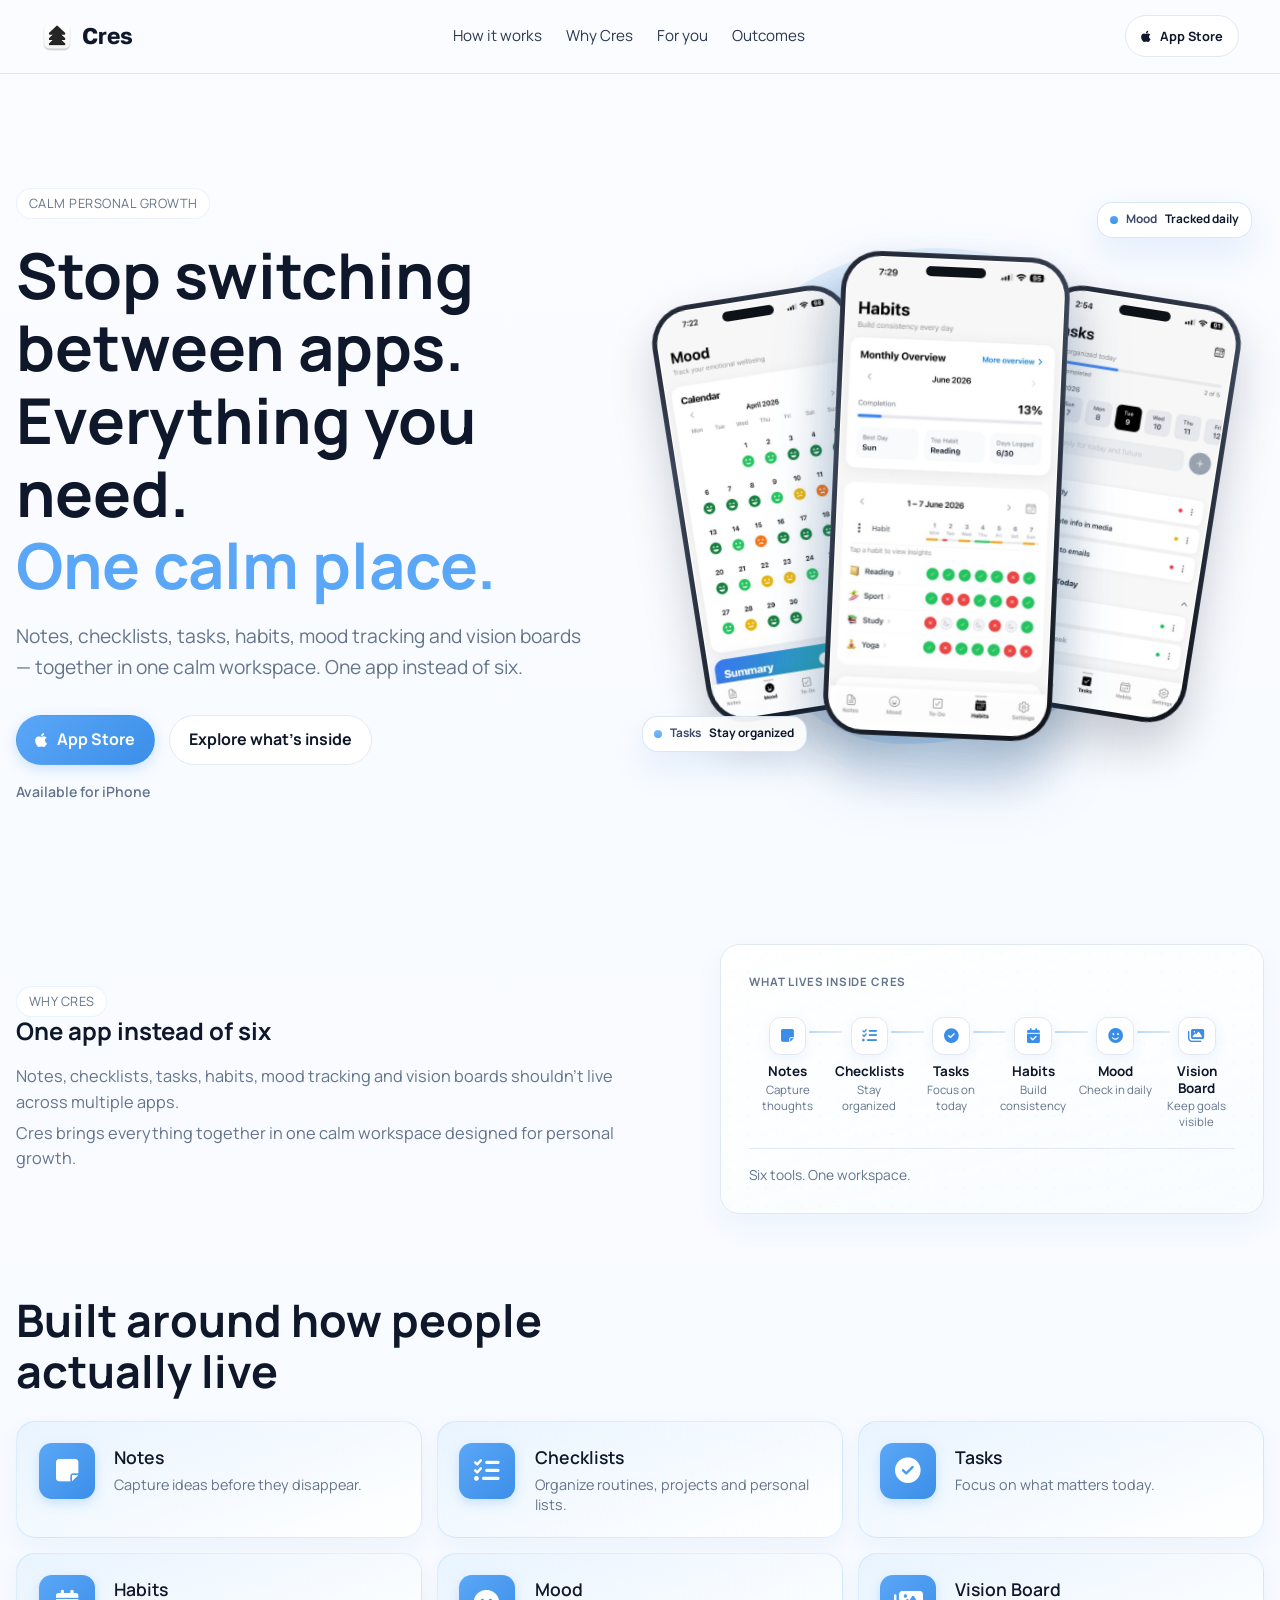
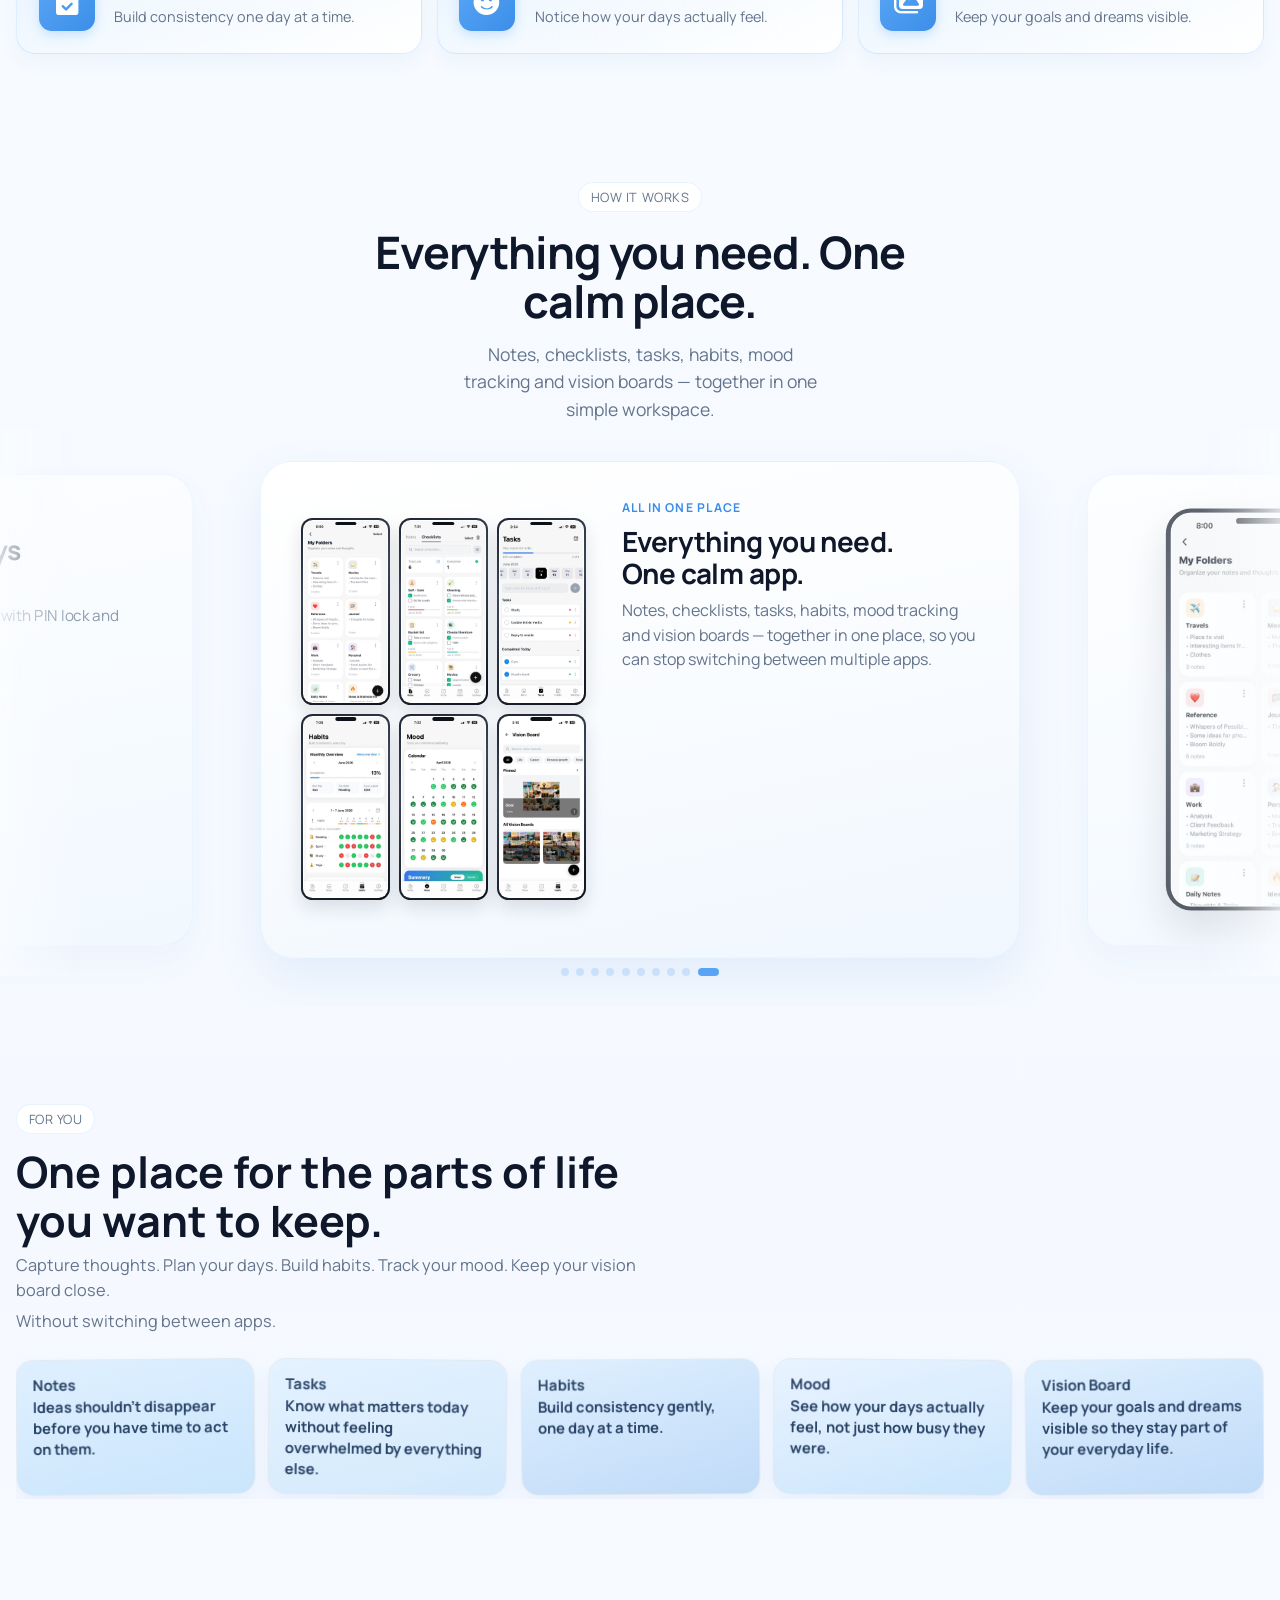
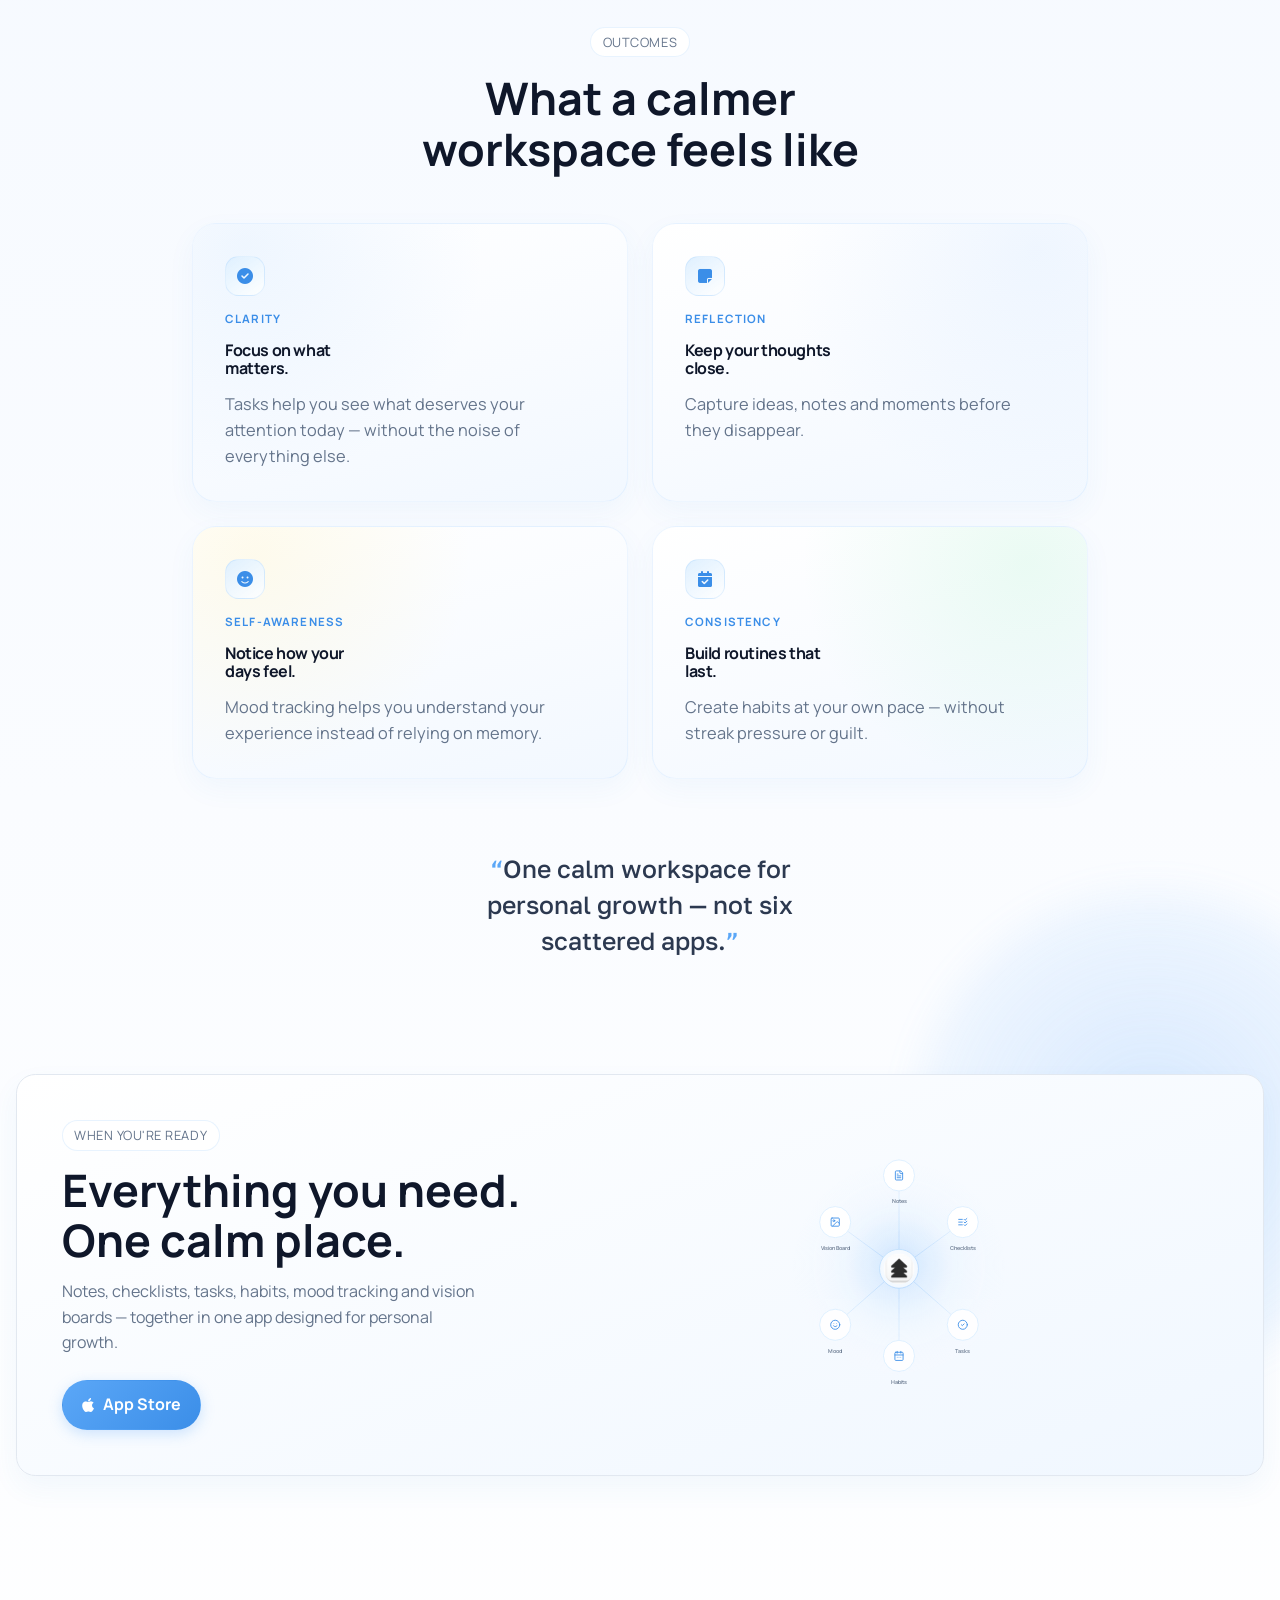
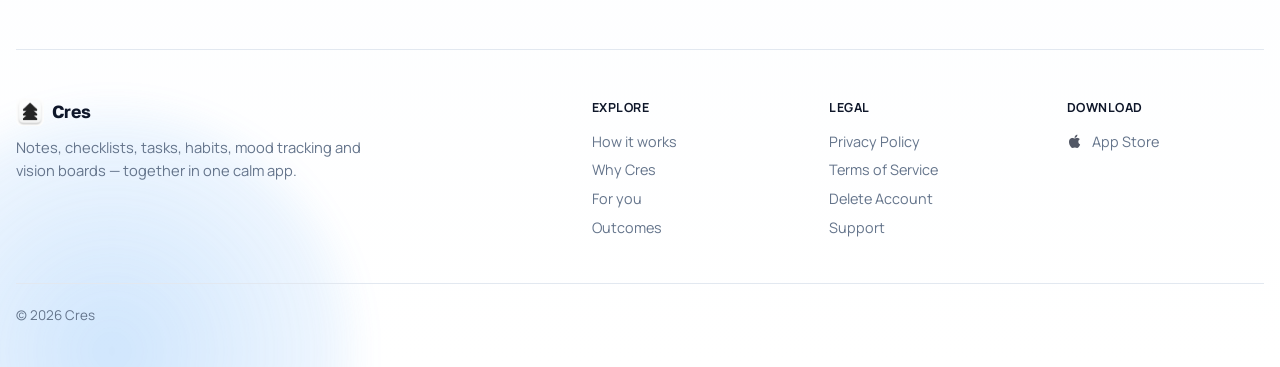
==== commit b01f3819: "Add files via upload" ====
--- a/index.html
+++ b/index.html
@@ -5,25 +5,29 @@
     <meta name="viewport" content="width=device-width, initial-scale=1.0" />
     <meta
       name="description"
-      content="Cres combines notes, checklists, tasks, habits, mood tracking and vision boards in one calm app. Stop switching between apps — everything you need in one place."
+      content="Cres brings notes, checklists, tasks, habits, mood tracking and vision boards together in one calm workspace designed for personal growth."
     />
     <meta name="theme-color" content="#5BA7F7" />
+    <link rel="canonical" href="https://cres-global.com/" />
     <meta property="og:type" content="website" />
-    <meta property="og:title" content="Cres — One Calm Place for Personal Growth" />
+    <meta property="og:site_name" content="Cres" />
+    <meta property="og:title" content="Cres — Personal Growth in One Calm Workspace" />
     <meta
       property="og:description"
-      content="Stop switching between apps. Notes, checklists, tasks, habits, mood tracking and vision boards — together in one calm app."
+      content="Cres brings notes, checklists, tasks, habits, mood tracking and vision boards together in one calm workspace designed for personal growth."
     />
-    <meta property="og:image" content="assets/logo.png" />
+    <meta property="og:image" content="https://cres-global.com/assets/logo.png" />
+    <meta property="og:url" content="https://cres-global.com/" />
     <meta name="twitter:card" content="summary_large_image" />
-    <meta name="twitter:title" content="Cres — One Calm Place for Personal Growth" />
+    <meta name="twitter:title" content="Cres — Personal Growth in One Calm Workspace" />
     <meta
       name="twitter:description"
-      content="Stop switching between apps. Notes, checklists, tasks, habits, mood tracking and vision boards — in one calm app."
+      content="Cres brings notes, checklists, tasks, habits, mood tracking and vision boards together in one calm workspace designed for personal growth."
     />
-    <meta name="twitter:image" content="assets/logo.png" />
-    <title>Cres — One Calm Place for Personal Growth</title>
-    <link rel="icon" type="image/svg+xml" href="favicon.svg" />
+    <meta name="twitter:image" content="https://cres-global.com/assets/logo.png" />
+    <title>Cres — Personal Growth in One Calm Workspace</title>
+    <link rel="icon" href="assets/logo.png" type="image/png" sizes="32x32" />
+    <link rel="apple-touch-icon" href="assets/logo.png" sizes="180x180" />
     <link rel="preconnect" href="https://fonts.googleapis.com" />
     <link rel="preconnect" href="https://fonts.gstatic.com" crossorigin />
     <link
@@ -31,7 +35,7 @@
       rel="stylesheet"
     />
     <link rel="stylesheet" href="https://cdnjs.cloudflare.com/ajax/libs/font-awesome/6.4.0/css/all.min.css" />
-    <link rel="stylesheet" href="styles.css" />
+    <link rel="stylesheet" href="styles.css?v=20260709" />
   </head>
   <body>
     <div class="bg-glow glow-a" aria-hidden="true"></div>
@@ -49,7 +53,7 @@
         <a href="#value">Outcomes</a>
       </nav>
       <div class="store-links" aria-label="Download links">
-        <a href="#" data-store="appstore" class="button button-ghost store-button">
+        <a href="#cta" data-store="appstore" class="button button-ghost store-button">
           <i class="fa-brands fa-apple" aria-hidden="true"></i>
           App Store
         </a>
@@ -75,7 +79,7 @@
       <a href="#value">Outcomes</a>
       <a href="#cta">Download</a>
       <div class="mobile-nav-stores">
-        <a href="#" data-store="appstore" class="mobile-store-link">
+        <a href="#cta" data-store="appstore" class="mobile-store-link">
           <i class="fa-brands fa-apple" aria-hidden="true"></i>
           App Store
         </a>
@@ -95,7 +99,7 @@
             together in one calm workspace. One app instead of six.
           </p>
           <div class="hero-actions">
-            <a href="#" data-store="appstore" class="button">
+            <a href="#cta" data-store="appstore" class="button">
               <i class="fa-brands fa-apple" aria-hidden="true"></i>
               App Store
             </a>
@@ -585,6 +589,7 @@
           </div>
           <div class="story-carousel-fade story-carousel-fade--left" aria-hidden="true"></div>
           <div class="story-carousel-fade story-carousel-fade--right" aria-hidden="true"></div>
+          <div class="story-carousel-dots" role="tablist" aria-label="Slide navigation"></div>
         </div>
       </section>
 
@@ -687,7 +692,7 @@
               Notes, checklists, tasks, habits, mood tracking and vision boards — together in one app designed for personal growth.
             </p>
             <div class="cta-actions">
-              <a href="#" data-store="appstore" class="button">
+              <a href="#cta" data-store="appstore" class="button">
                 <i class="fa-brands fa-apple" aria-hidden="true"></i>
                 App Store
               </a>
@@ -852,7 +857,7 @@
             <div class="footer-col">
               <p class="footer-col-title">Download</p>
               <nav class="footer-links footer-stores" aria-label="Download Cres">
-                <a href="#" data-store="appstore" class="footer-store-link">
+                <a href="#cta" data-store="appstore" class="footer-store-link">
                   <i class="fa-brands fa-apple" aria-hidden="true"></i>
                   App Store
                 </a>
@@ -867,6 +872,6 @@
       </div>
     </footer>
 
-    <script src="script.js"></script>
+    <script src="script.js?v=20260709" defer></script>
   </body>
 </html>
--- a/styles.css
+++ b/styles.css
@@ -1179,6 +1179,46 @@
     rgba(250, 252, 255, 0.28) 55%,
     rgba(250, 252, 255, 0) 100%
   );
+}
+
+.story-carousel-dots {
+  display: flex;
+  justify-content: center;
+  align-items: center;
+  flex-wrap: wrap;
+  gap: 0.45rem;
+  padding: 0.25rem 1.5rem 0;
+  margin-top: 0.35rem;
+}
+
+.story-carousel-dot {
+  width: 0.5rem;
+  height: 0.5rem;
+  border: none;
+  padding: 0;
+  border-radius: 999px;
+  background: rgba(91, 167, 247, 0.22);
+  cursor: pointer;
+  transition:
+    background-color 220ms ease,
+    transform 220ms ease,
+    width 220ms ease;
+}
+
+.story-carousel-dot.is-active {
+  width: 1.35rem;
+  background: var(--brand);
+  transform: none;
+}
+
+.story-carousel-dot:focus-visible {
+  outline: 2px solid var(--brand);
+  outline-offset: 3px;
+}
+
+.story-carousel.is-jumping {
+  scroll-snap-type: none;
+  scroll-behavior: auto;
 }
 
 .features-phone {
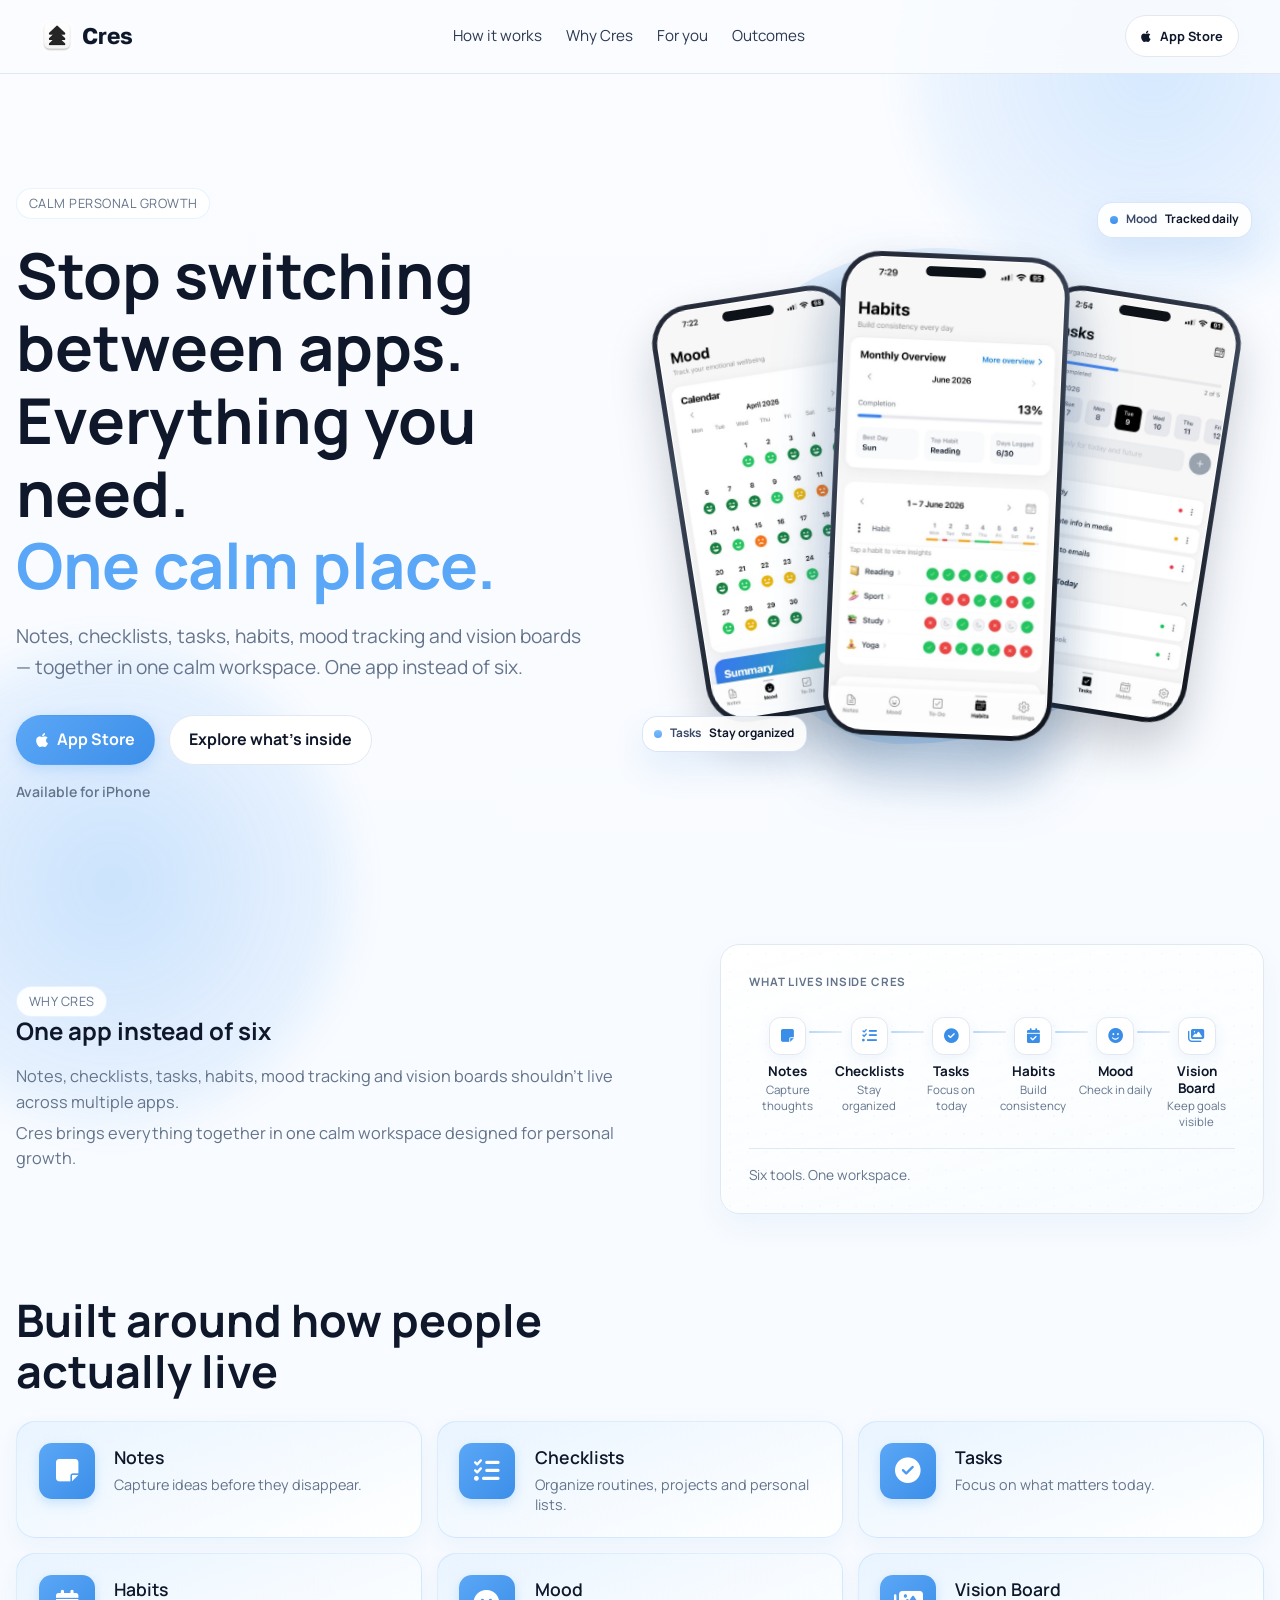
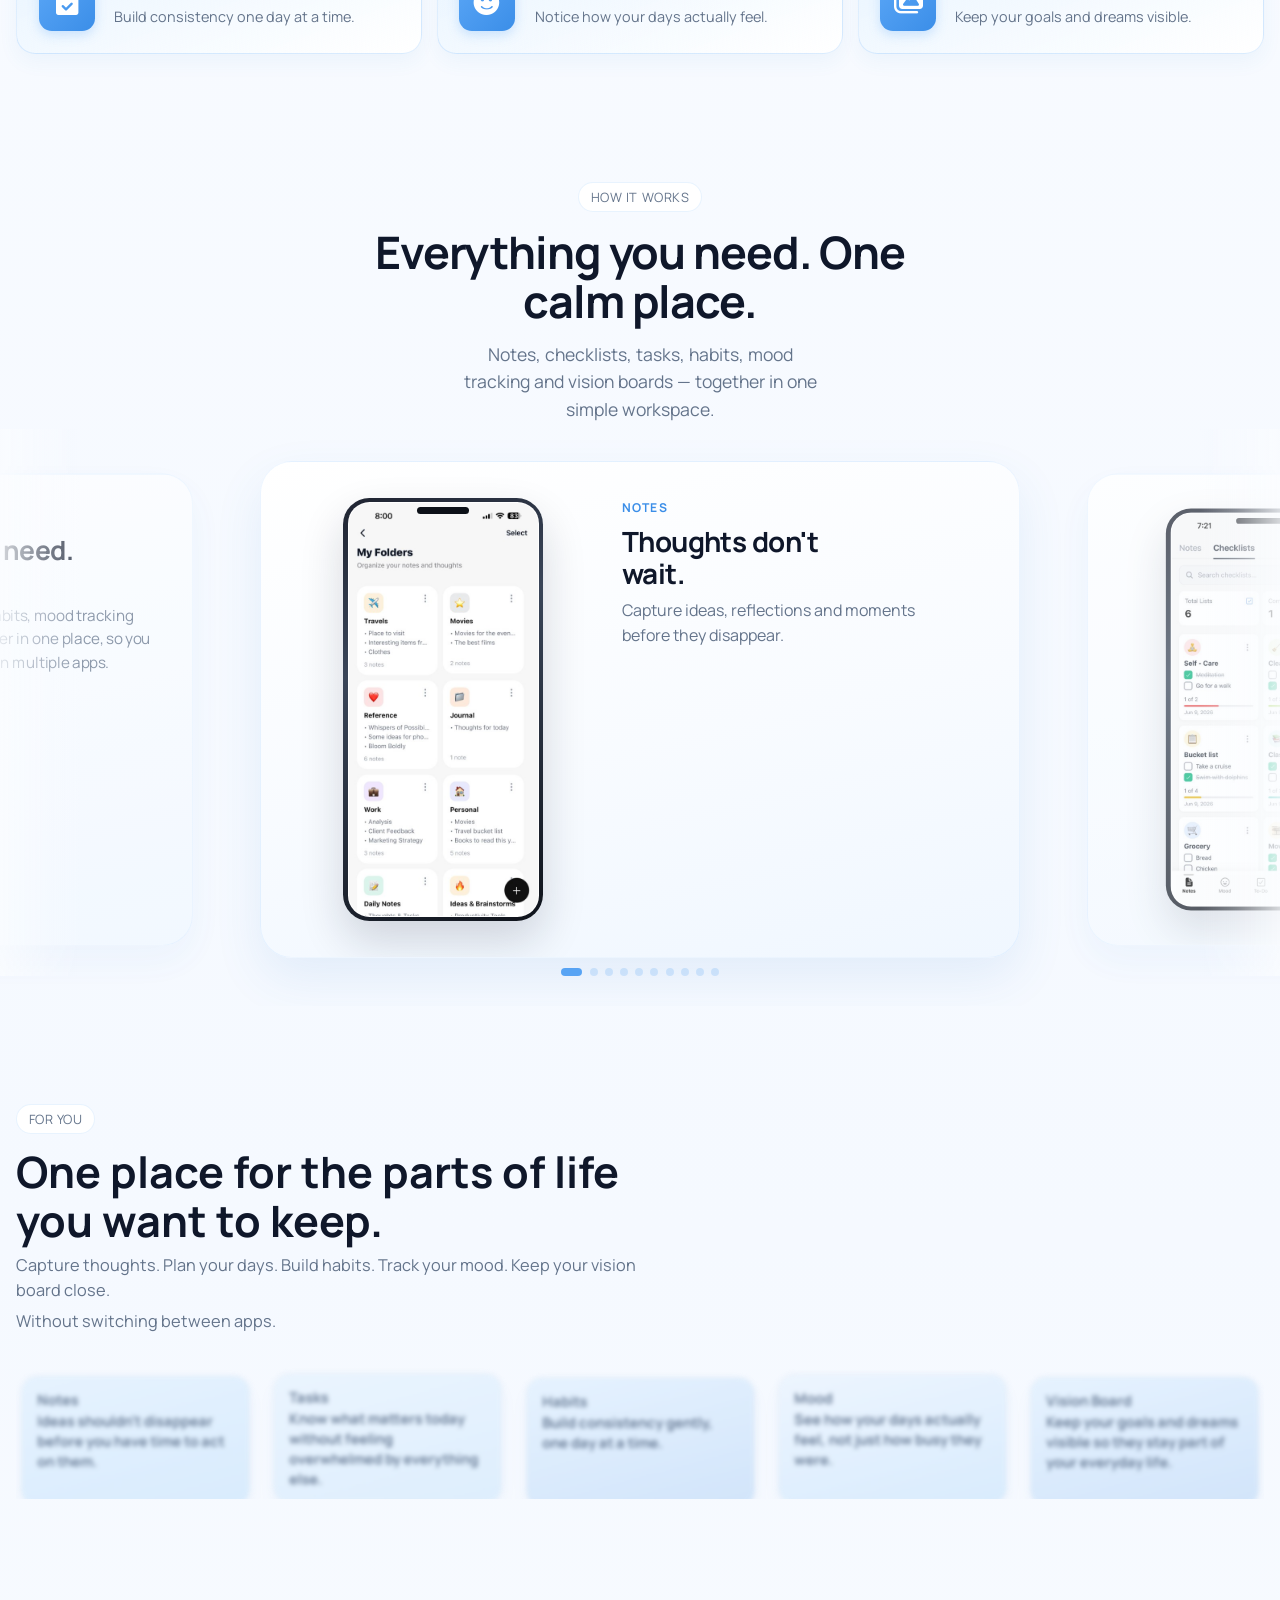
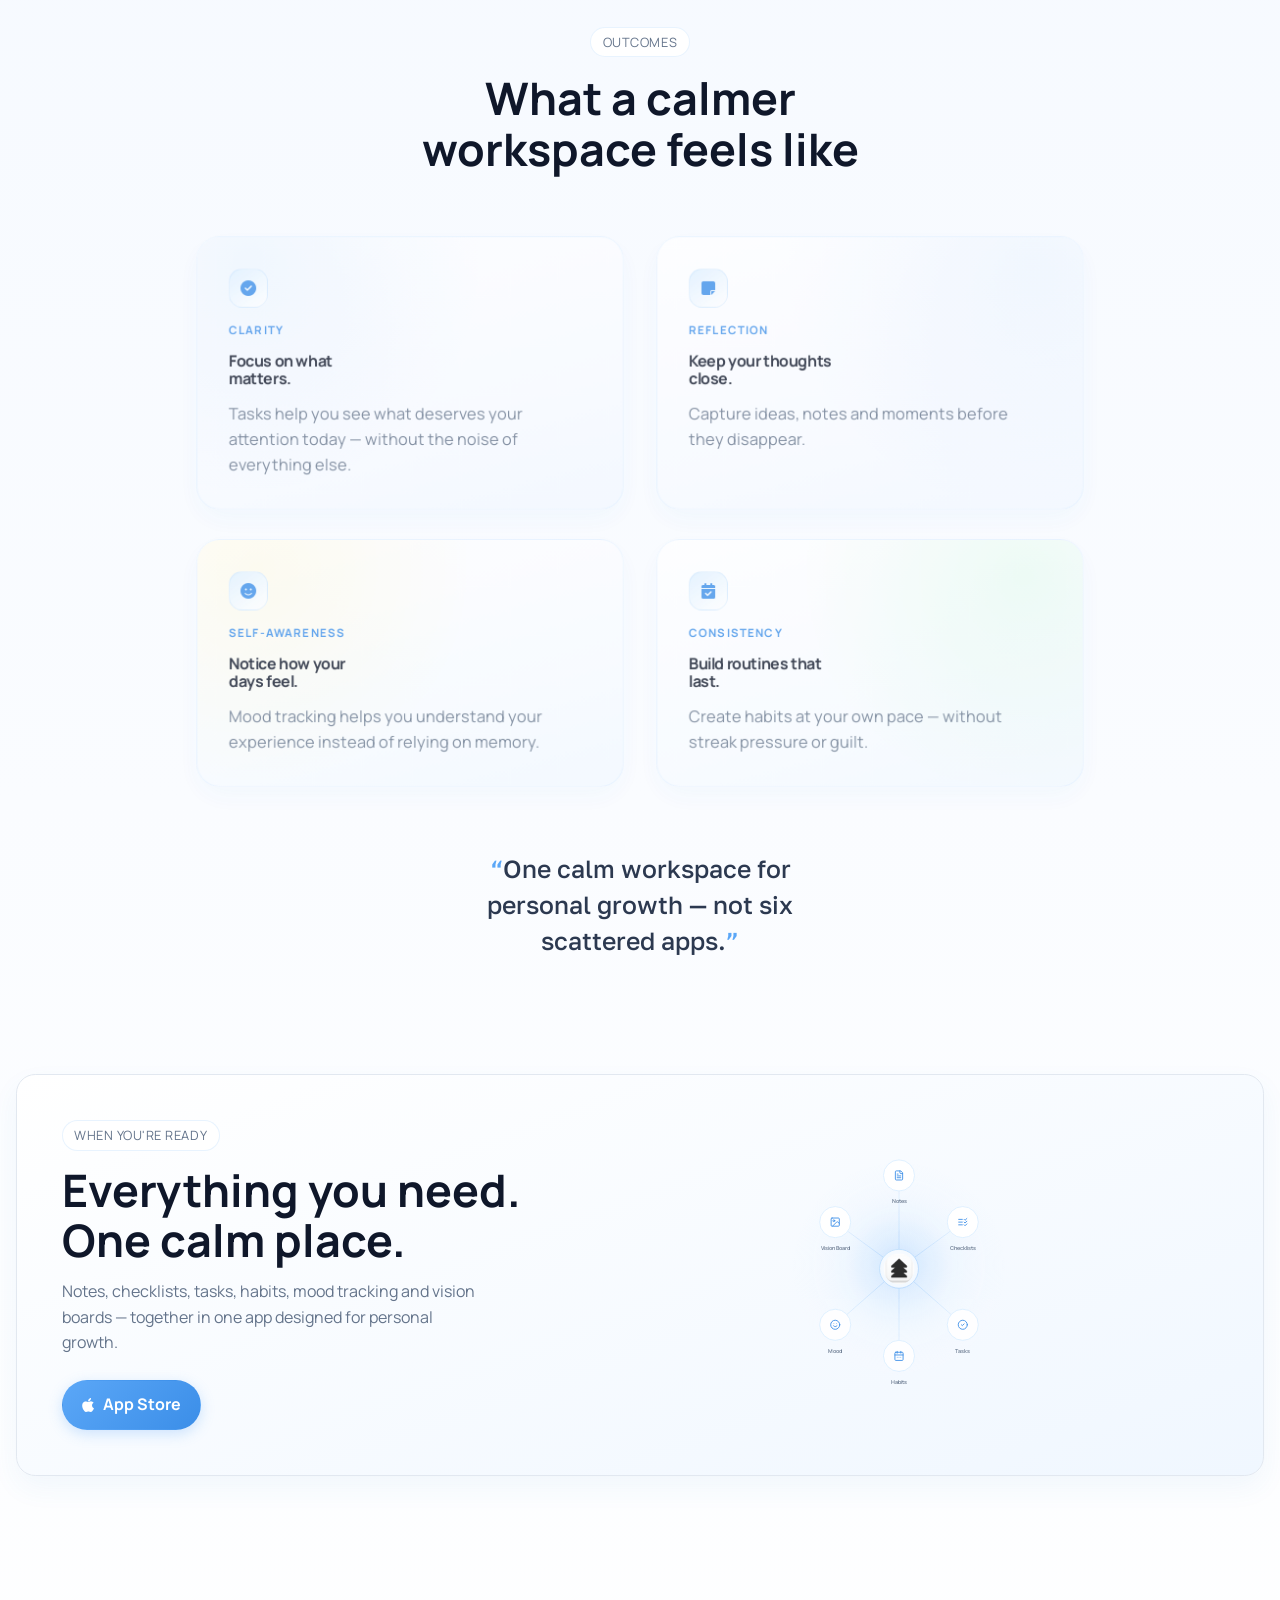
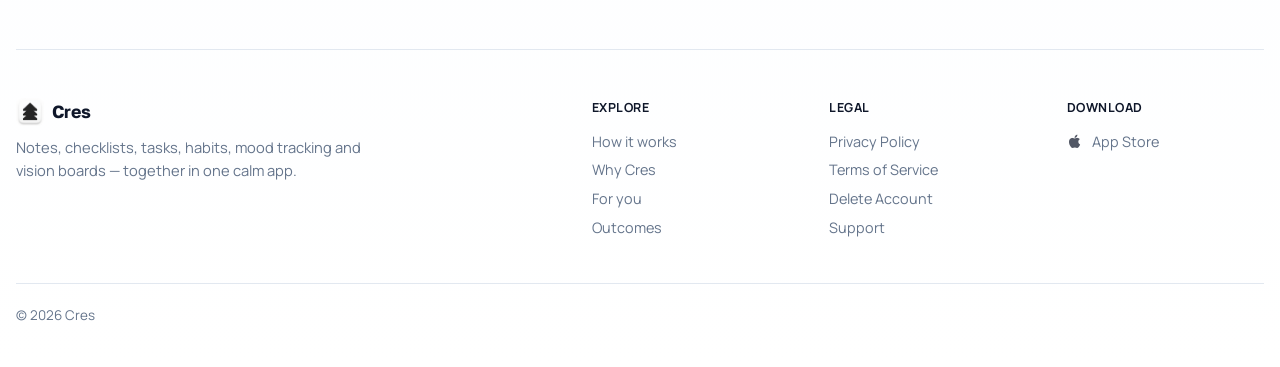
==== commit 192fbd76: "Add files via upload" ====
--- a/index.html
+++ b/index.html
@@ -8,6 +8,31 @@
       content="Cres brings notes, checklists, tasks, habits, mood tracking and vision boards together in one calm workspace designed for personal growth."
     />
     <meta name="theme-color" content="#5BA7F7" />
+    <script>
+      // Do this before the page is painted: browsers otherwise restore the
+      // previous scroll position before the deferred application script runs.
+      if ('scrollRestoration' in history) {
+        history.scrollRestoration = 'manual';
+      }
+      const scrollToPageTop = () => {
+        const root = document.documentElement;
+        const previousScrollBehavior = root.style.scrollBehavior;
+
+        root.style.scrollBehavior = 'auto';
+        window.scrollTo(0, 0);
+        root.scrollTop = 0;
+        document.body?.scrollTo(0, 0);
+        root.style.scrollBehavior = previousScrollBehavior;
+      };
+
+      scrollToPageTop();
+      // Browser scroll restoration may run after the initial inline script,
+      // especially when returning to the page from the back-forward cache.
+      window.addEventListener('pageshow', () => {
+        scrollToPageTop();
+        requestAnimationFrame(scrollToPageTop);
+      });
+    </script>
     <link rel="canonical" href="https://cres-global.com/" />
     <meta property="og:type" content="website" />
     <meta property="og:site_name" content="Cres" />
@@ -53,7 +78,7 @@
         <a href="#value">Outcomes</a>
       </nav>
       <div class="store-links" aria-label="Download links">
-        <a href="#cta" data-store="appstore" class="button button-ghost store-button">
+        <a href="https://apps.apple.com/app/id6792547993" data-store="appstore" class="button button-ghost store-button" target="_blank" rel="noopener noreferrer">
           <i class="fa-brands fa-apple" aria-hidden="true"></i>
           App Store
         </a>
@@ -79,7 +104,7 @@
       <a href="#value">Outcomes</a>
       <a href="#cta">Download</a>
       <div class="mobile-nav-stores">
-        <a href="#cta" data-store="appstore" class="mobile-store-link">
+        <a href="https://apps.apple.com/app/id6792547993" data-store="appstore" class="mobile-store-link" target="_blank" rel="noopener noreferrer">
           <i class="fa-brands fa-apple" aria-hidden="true"></i>
           App Store
         </a>
@@ -99,7 +124,7 @@
             together in one calm workspace. One app instead of six.
           </p>
           <div class="hero-actions">
-            <a href="#cta" data-store="appstore" class="button">
+            <a href="https://apps.apple.com/app/id6792547993" data-store="appstore" class="button" target="_blank" rel="noopener noreferrer">
               <i class="fa-brands fa-apple" aria-hidden="true"></i>
               App Store
             </a>
@@ -692,7 +717,7 @@
               Notes, checklists, tasks, habits, mood tracking and vision boards — together in one app designed for personal growth.
             </p>
             <div class="cta-actions">
-              <a href="#cta" data-store="appstore" class="button">
+              <a href="https://apps.apple.com/app/id6792547993" data-store="appstore" class="button" target="_blank" rel="noopener noreferrer">
                 <i class="fa-brands fa-apple" aria-hidden="true"></i>
                 App Store
               </a>
@@ -857,7 +882,7 @@
             <div class="footer-col">
               <p class="footer-col-title">Download</p>
               <nav class="footer-links footer-stores" aria-label="Download Cres">
-                <a href="#cta" data-store="appstore" class="footer-store-link">
+                <a href="https://apps.apple.com/app/id6792547993" data-store="appstore" class="footer-store-link" target="_blank" rel="noopener noreferrer">
                   <i class="fa-brands fa-apple" aria-hidden="true"></i>
                   App Store
                 </a>
@@ -872,6 +897,6 @@
       </div>
     </footer>
 
-    <script src="script.js?v=20260709" defer></script>
+    <script src="script.js?v=20260730-2" defer></script>
   </body>
 </html>
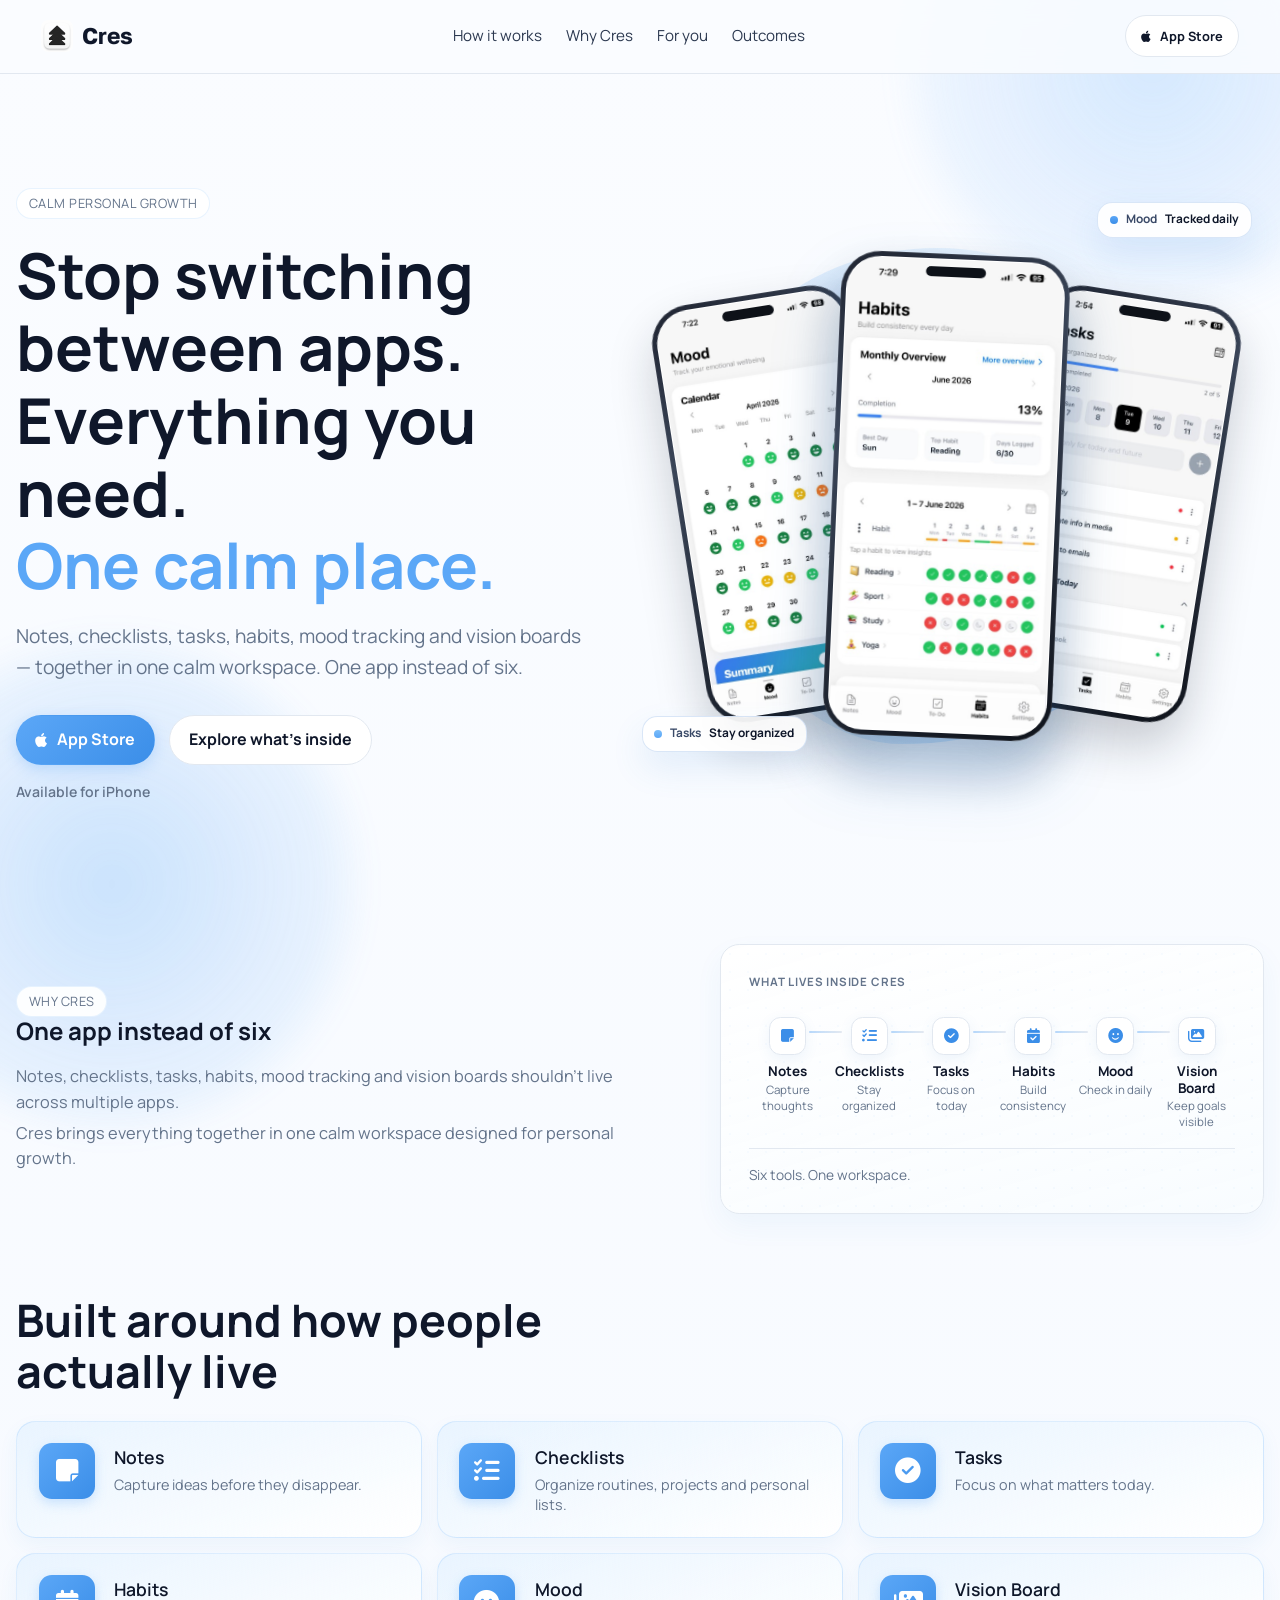
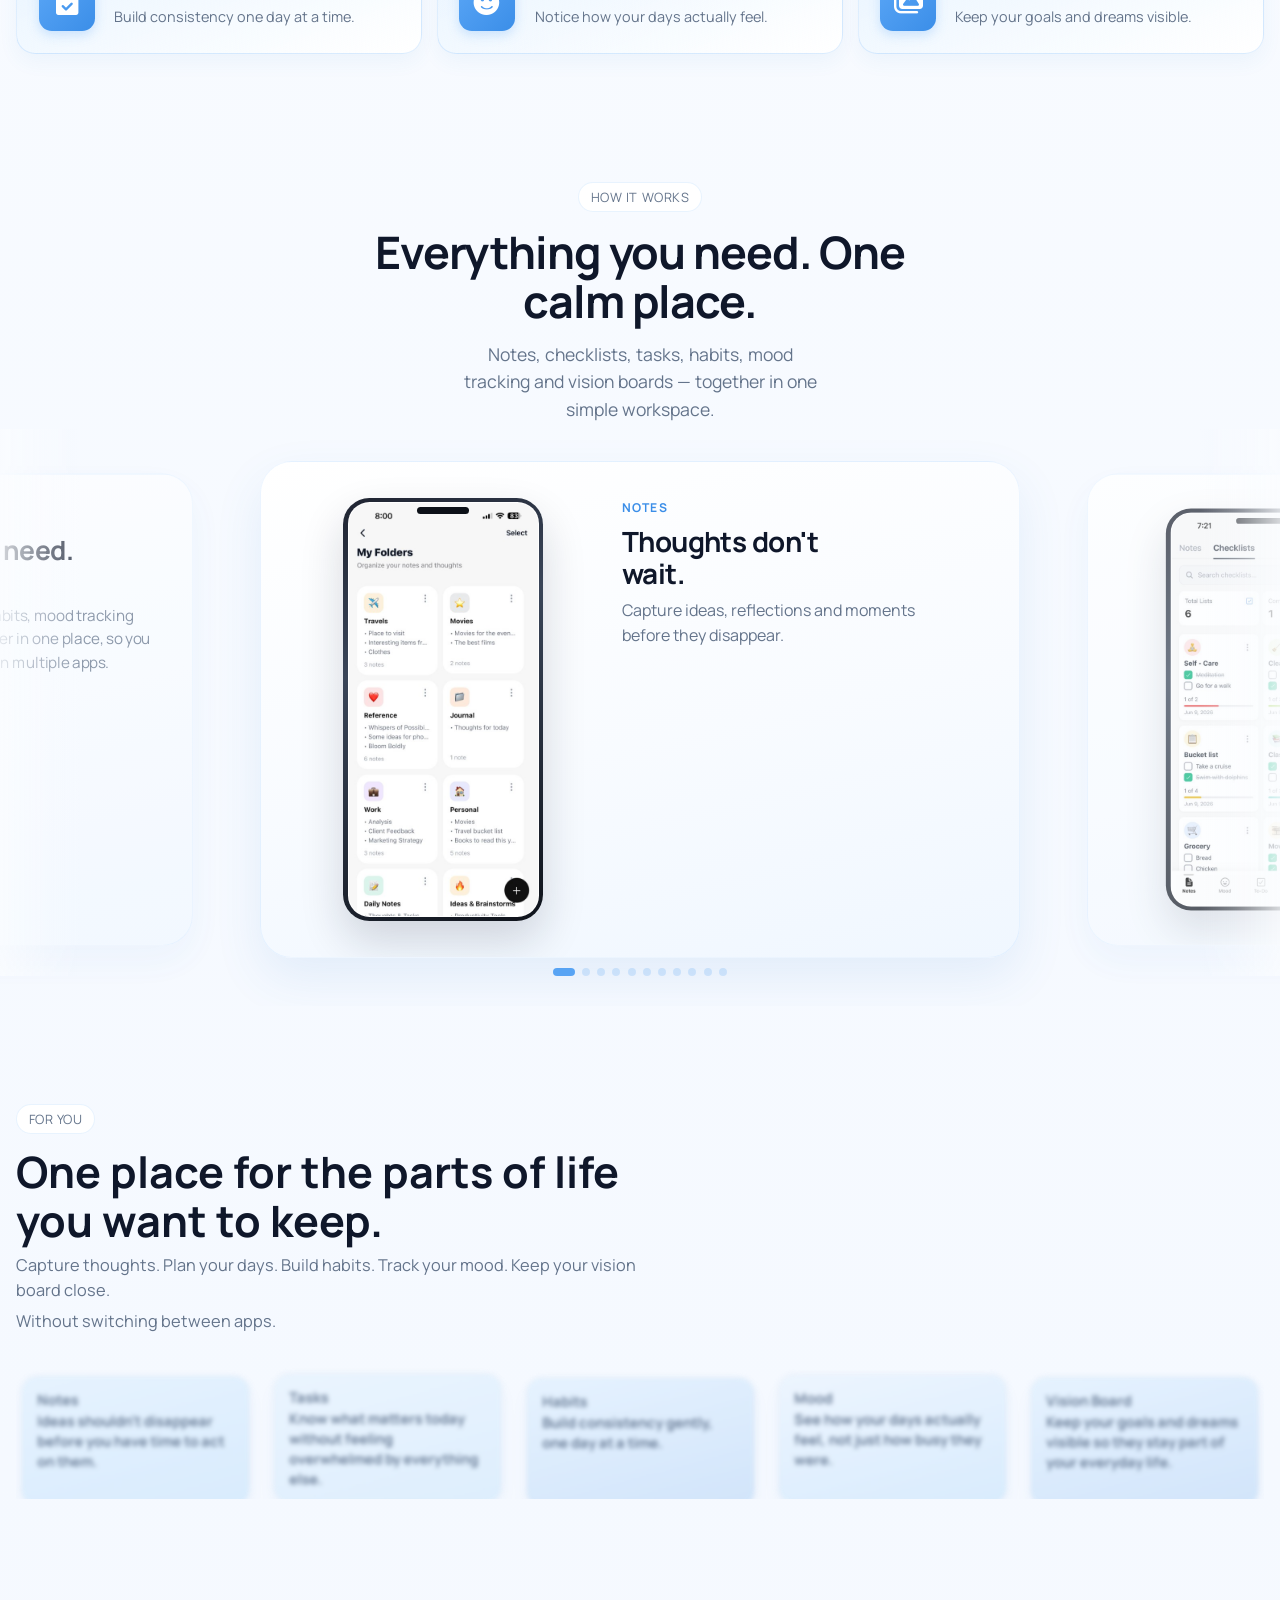
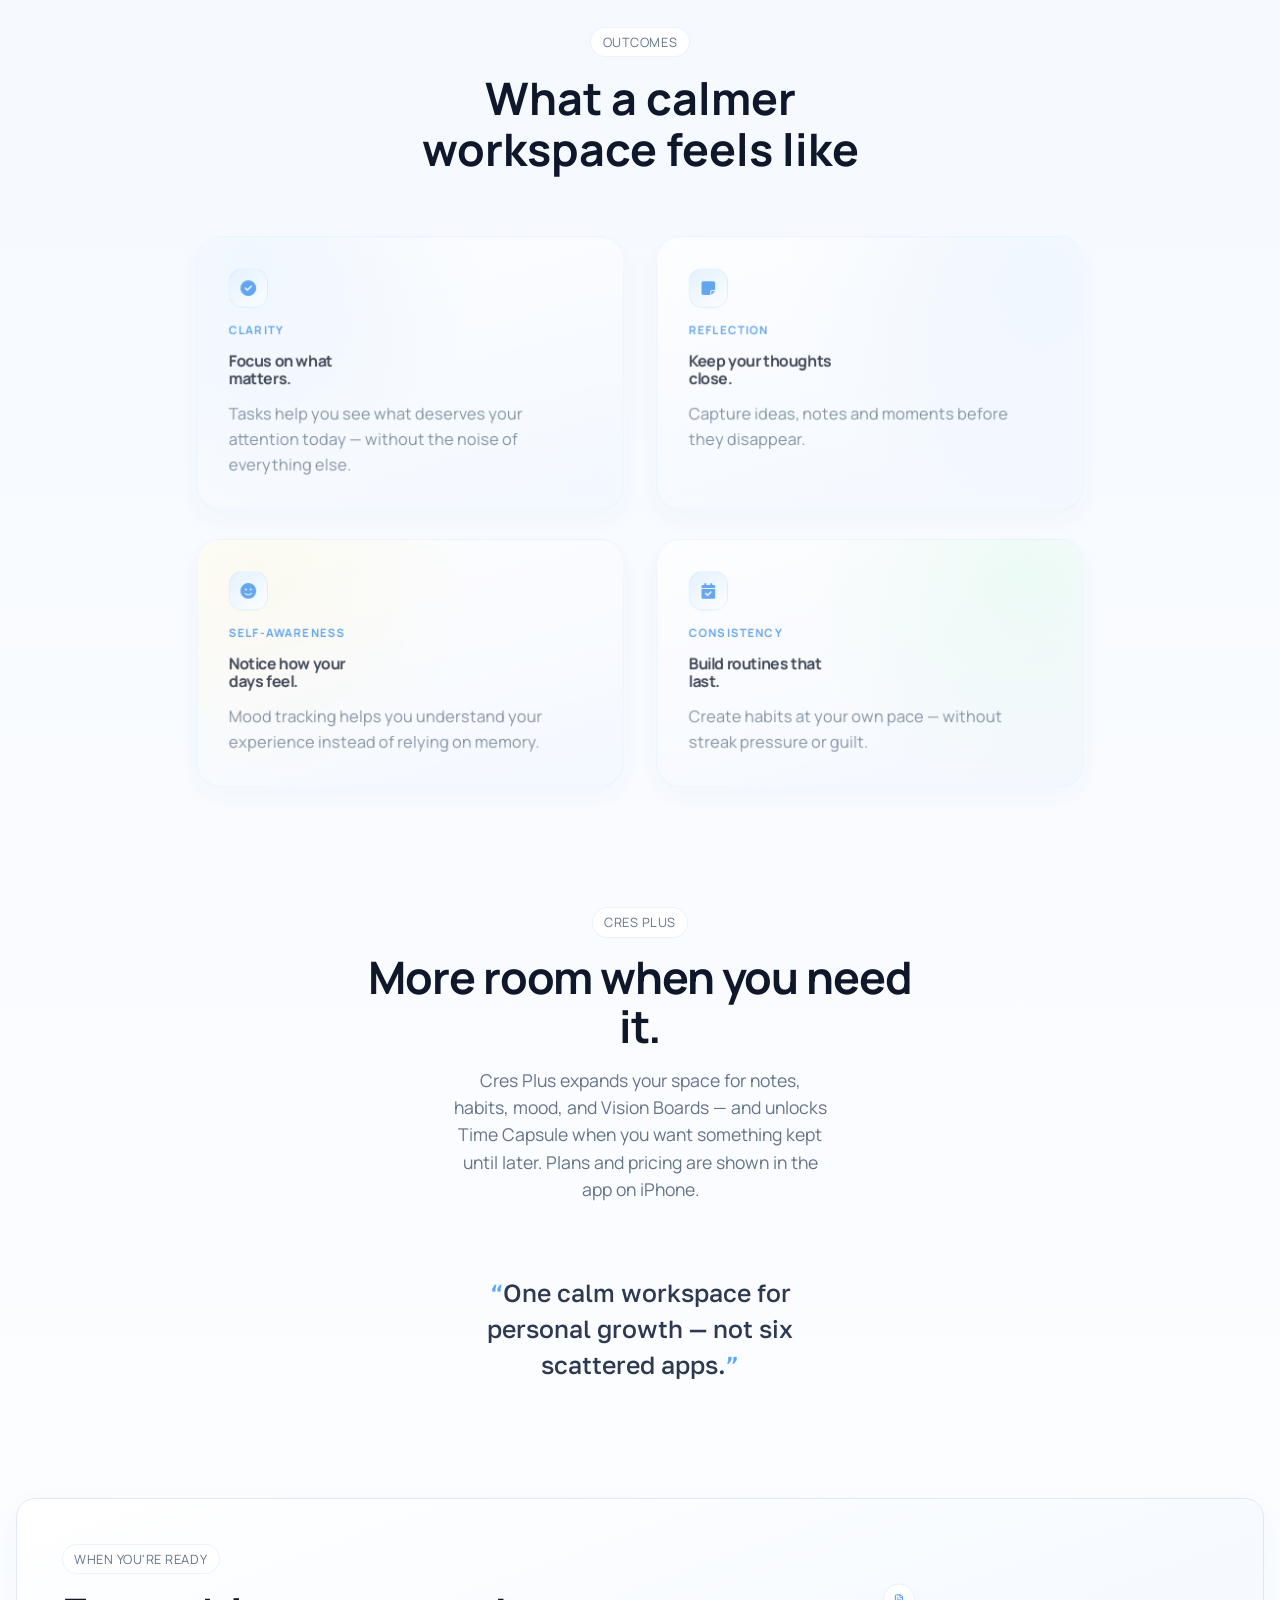
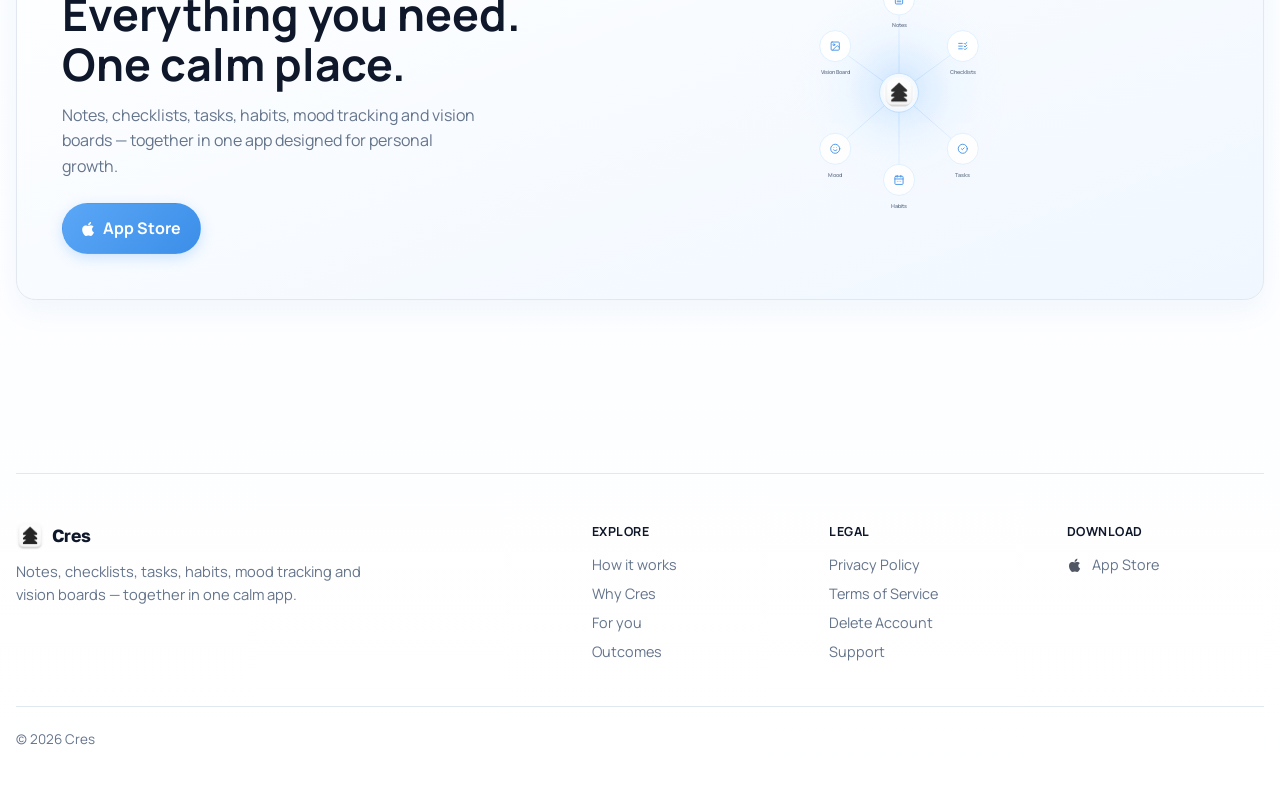
==== commit e91d6b30: "Add files via upload" ====
--- a/index.html
+++ b/index.html
@@ -5,7 +5,7 @@
     <meta name="viewport" content="width=device-width, initial-scale=1.0" />
     <meta
       name="description"
-      content="Cres brings notes, checklists, tasks, habits, mood tracking and vision boards together in one calm workspace designed for personal growth."
+      content="Cres brings notes, checklists, tasks, habits, mood tracking and vision boards together in one calm workspace. Optional Cres Plus adds more space, Time Capsule, and expanded insights."
     />
     <meta name="theme-color" content="#5BA7F7" />
     <script>
@@ -39,7 +39,7 @@
     <meta property="og:title" content="Cres — Personal Growth in One Calm Workspace" />
     <meta
       property="og:description"
-      content="Cres brings notes, checklists, tasks, habits, mood tracking and vision boards together in one calm workspace designed for personal growth."
+      content="Cres brings notes, checklists, tasks, habits, mood tracking and vision boards together in one calm workspace. Optional Cres Plus adds more space, Time Capsule, and expanded insights."
     />
     <meta property="og:image" content="https://cres-global.com/assets/logo.png" />
     <meta property="og:url" content="https://cres-global.com/" />
@@ -47,7 +47,7 @@
     <meta name="twitter:title" content="Cres — Personal Growth in One Calm Workspace" />
     <meta
       name="twitter:description"
-      content="Cres brings notes, checklists, tasks, habits, mood tracking and vision boards together in one calm workspace designed for personal growth."
+      content="Cres brings notes, checklists, tasks, habits, mood tracking and vision boards together in one calm workspace. Optional Cres Plus adds more space, Time Capsule, and expanded insights."
     />
     <meta name="twitter:image" content="https://cres-global.com/assets/logo.png" />
     <title>Cres — Personal Growth in One Calm Workspace</title>
@@ -60,7 +60,7 @@
       rel="stylesheet"
     />
     <link rel="stylesheet" href="https://cdnjs.cloudflare.com/ajax/libs/font-awesome/6.4.0/css/all.min.css" />
-    <link rel="stylesheet" href="styles.css?v=20260709" />
+    <link rel="stylesheet" href="styles.css?v=20261011" />
   </head>
   <body>
     <div class="bg-glow glow-a" aria-hidden="true"></div>
@@ -484,6 +484,33 @@
                     <div class="features-phone-notch" aria-hidden="true"></div>
                     <div class="features-phone-screen">
                       <img
+                        src="assets/app-notes-screen.png"
+                        alt="Cres Time Capsule — seal a note or checklist until a future date"
+                        width="472"
+                        height="1024"
+                        loading="lazy"
+                      />
+                    </div>
+                  </div>
+                </div>
+              </div>
+              <div class="story-slide-copy">
+                <p class="story-slide-label">Time Capsule</p>
+                <h3>Seal it for later.</h3>
+                <p>
+                  Lock a note or checklist until a date you choose. When the day comes, open it again
+                  and rediscover what you left for yourself. Available with Cres Plus.
+                </p>
+              </div>
+            </article>
+
+            <article class="story-slide">
+              <div class="story-slide-visual">
+                <div class="features-phone features-phone--story">
+                  <div class="features-phone-bezel">
+                    <div class="features-phone-notch" aria-hidden="true"></div>
+                    <div class="features-phone-screen">
+                      <img
                         src="assets/app-habit-analytics-screen.png"
                         alt="Cres Habit Analytics — streaks, heatmaps and progress"
                         width="472"
@@ -701,6 +728,18 @@
               Create habits at your own pace — without streak pressure or guilt.
             </p>
           </article>
+        </div>
+      </section>
+
+      <section id="cres-plus" class="section reveal">
+        <div class="section-heading features-heading">
+          <p class="eyebrow">Cres Plus</p>
+          <h2 class="features-title">More room when you need it.</h2>
+          <p class="features-lead">
+            Cres Plus expands your space for notes, habits, mood, and Vision Boards — and unlocks
+            Time Capsule when you want something kept until later. Plans and pricing are shown in the
+            app on iPhone.
+          </p>
         </div>
       </section>
 
@@ -897,6 +936,6 @@
       </div>
     </footer>
 
-    <script src="script.js?v=20260730-2" defer></script>
+    <script src="script.js?v=20261011" defer></script>
   </body>
 </html>
